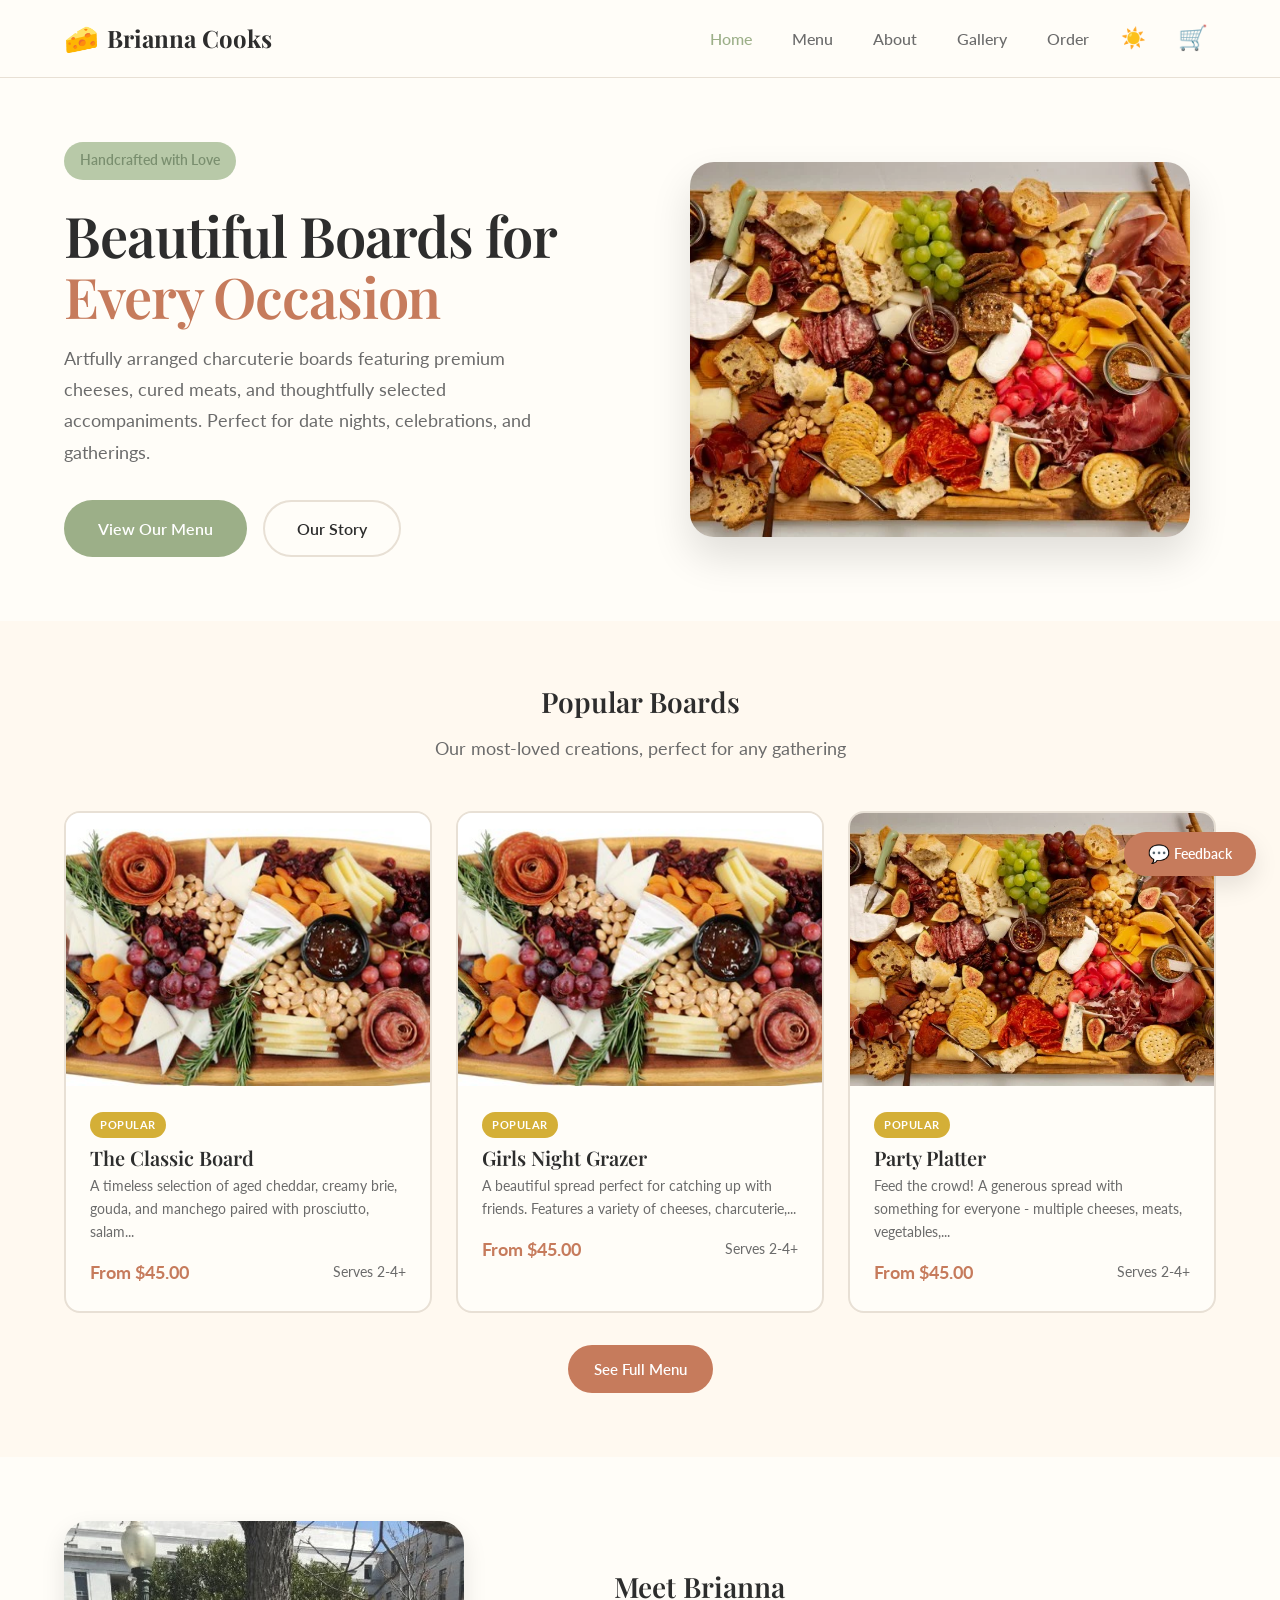
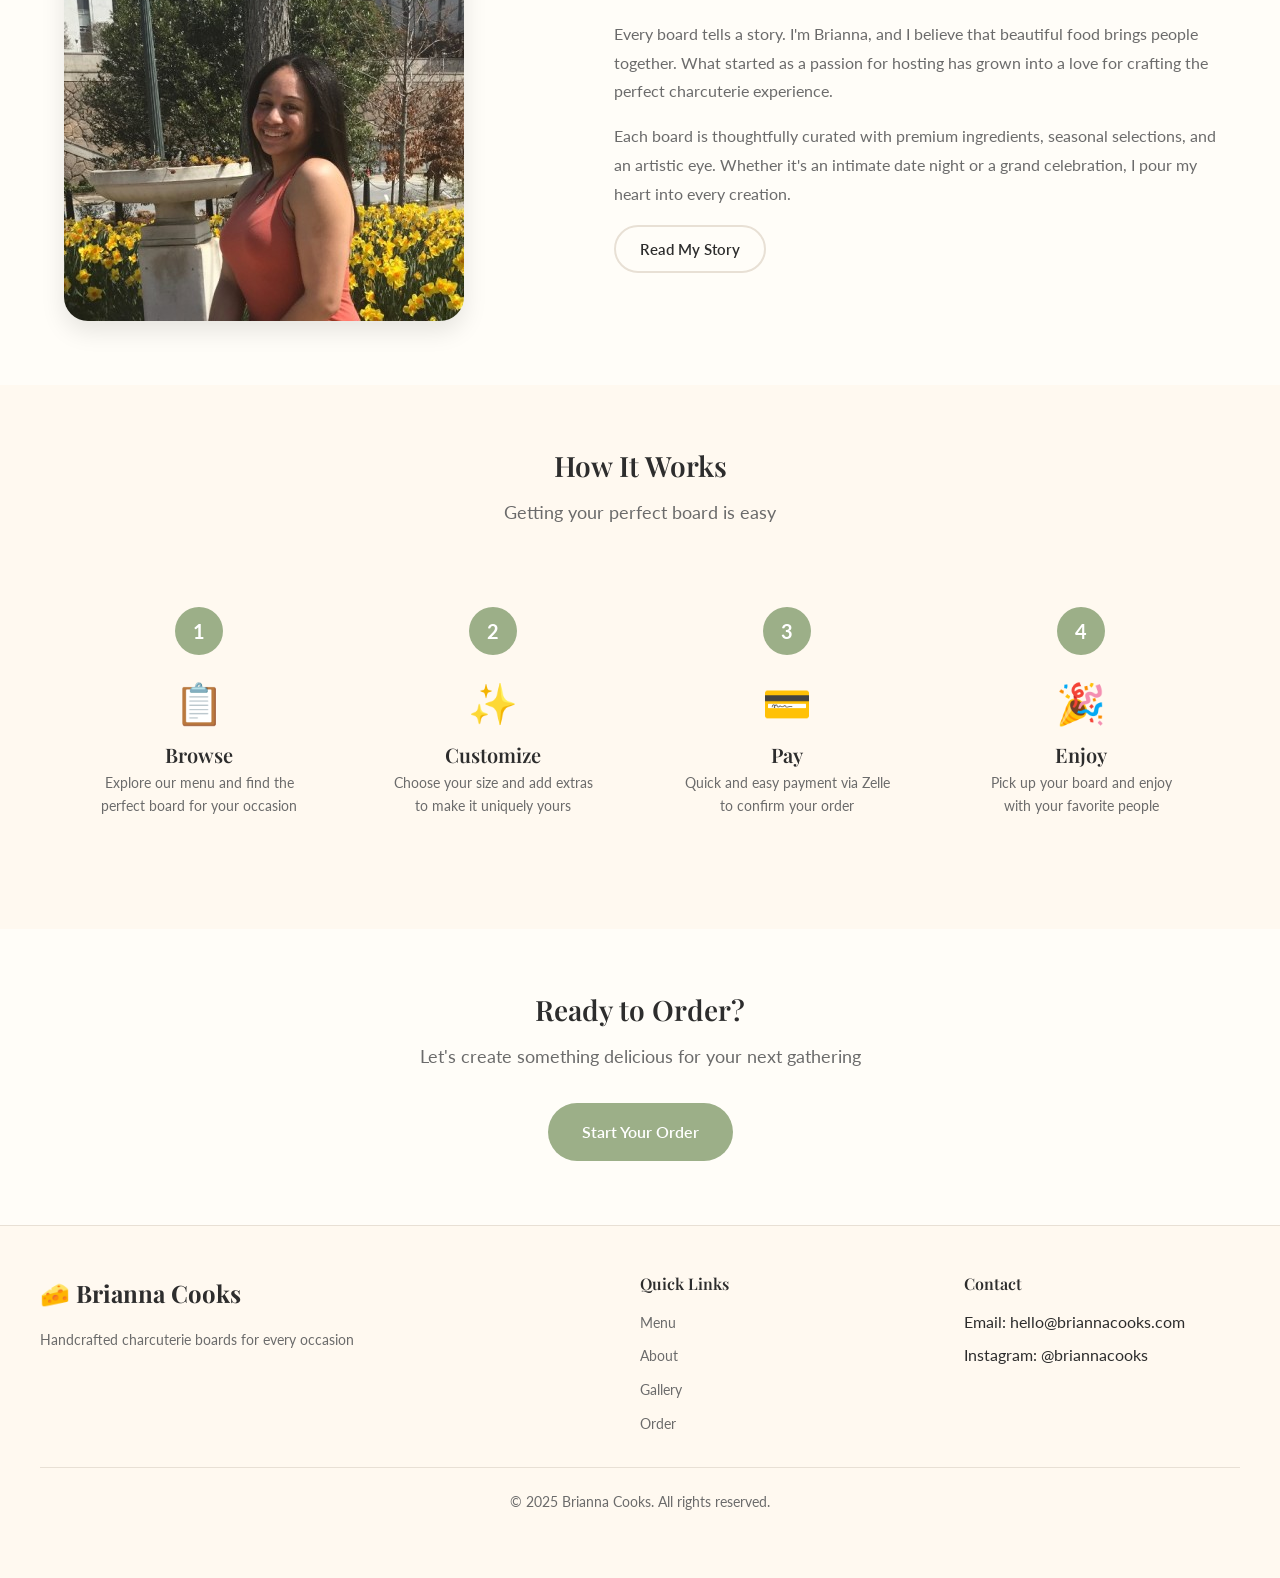
==== index.html @ de28a6cc "Update feedback email to howdy@edinfinite.com w4ester & ai orchestration" ====
<!DOCTYPE html>
<html lang="en">
<head>
    <meta charset="UTF-8">
    <meta name="viewport" content="width=device-width, initial-scale=1.0">
    <meta name="description" content="Brianna Cooks - Handcrafted charcuterie boards for every occasion. Perfect for date nights, parties, and corporate events.">
    <title>Brianna Cooks | Artisan Charcuterie Boards</title>

    <!-- Fonts -->
    <link rel="preconnect" href="https://fonts.googleapis.com">
    <link rel="preconnect" href="https://fonts.gstatic.com" crossorigin>
    <link href="https://fonts.googleapis.com/css2?family=Playfair+Display:wght@400;500;600;700&family=Lato:wght@300;400;700&display=swap" rel="stylesheet">

    <!-- Styles -->
    <link rel="stylesheet" href="css/styles.css">
</head>
<body>
    <!-- Skip Link -->
    <a href="#main" class="skip-link">Skip to main content</a>

    <!-- Header -->
    <header class="site-header">
        <div class="header-content">
            <a href="index.html" class="logo">
                <span class="logo-icon">🧀</span>
                <span>Brianna Cooks</span>
            </a>

            <nav class="main-nav">
                <button class="hamburger" aria-label="Toggle menu" aria-expanded="false">
                    <span class="hamburger-line"></span>
                    <span class="hamburger-line"></span>
                    <span class="hamburger-line"></span>
                </button>

                <ul class="nav-links">
                    <li><a href="index.html" class="nav-link active">Home</a></li>
                    <li><a href="menu.html" class="nav-link">Menu</a></li>
                    <li><a href="about.html" class="nav-link">About</a></li>
                    <li><a href="gallery.html" class="nav-link">Gallery</a></li>
                    <li><a href="order.html" class="nav-link">Order</a></li>
                </ul>

                <button id="theme-toggle" class="theme-toggle" aria-label="Toggle dark mode">
                    <span class="theme-icon-light">☀️</span>
                    <span class="theme-icon-dark">🌙</span>
                </button>

                <button class="cart-btn" aria-label="View cart" onclick="window.location.href='order.html'">
                    🛒
                    <span class="cart-count" style="display: none;">0</span>
                </button>
            </nav>
        </div>
    </header>

    <!-- Main Content -->
    <main id="main">
        <!-- Hero Section -->
        <section class="hero">
            <div class="hero-content">
                <span class="hero-badge">Handcrafted with Love</span>
                <h1>Beautiful Boards for <span class="highlight">Every Occasion</span></h1>
                <p class="hero-subtitle">
                    Artfully arranged charcuterie boards featuring premium cheeses,
                    cured meats, and thoughtfully selected accompaniments.
                    Perfect for date nights, celebrations, and gatherings.
                </p>
                <div class="hero-cta">
                    <a href="menu.html" class="btn btn-primary btn-lg">View Our Menu</a>
                    <a href="about.html" class="btn btn-outline btn-lg">Our Story</a>
                </div>
            </div>
            <div class="hero-visual">
                <img src="images/boards/board1.png"
                     alt="Beautiful charcuterie board with cheeses, meats, and fruits"
                     class="hero-image"
                     loading="lazy">
            </div>
        </section>

        <!-- Featured Boards -->
        <section class="section" style="background: var(--color-bg-alt);">
            <div class="container">
                <div class="section-header">
                    <h2>Popular Boards</h2>
                    <p class="section-subtitle">Our most-loved creations, perfect for any gathering</p>
                </div>

                <div class="featured-grid" id="featured-boards">
                    <!-- Populated by JavaScript -->
                </div>

                <div class="text-center" style="margin-top: var(--space-xl);">
                    <a href="menu.html" class="btn btn-secondary">See Full Menu</a>
                </div>
            </div>
        </section>

        <!-- About Preview -->
        <section class="section">
            <div class="container">
                <div class="about-preview">
                    <img src="images/hero/brianna.jpeg" alt="Brianna" class="about-image-placeholder about-photo">
                    <div class="about-content">
                        <h2>Meet Brianna</h2>
                        <p>
                            Every board tells a story. I'm Brianna, and I believe that beautiful food
                            brings people together. What started as a passion for hosting has grown into
                            a love for crafting the perfect charcuterie experience.
                        </p>
                        <p>
                            Each board is thoughtfully curated with premium ingredients, seasonal
                            selections, and an artistic eye. Whether it's an intimate date night or
                            a grand celebration, I pour my heart into every creation.
                        </p>
                        <a href="about.html" class="btn btn-outline">Read My Story</a>
                    </div>
                </div>
            </div>
        </section>

        <!-- How It Works -->
        <section class="section" style="background: var(--color-bg-alt);">
            <div class="container">
                <div class="section-header">
                    <h2>How It Works</h2>
                    <p class="section-subtitle">Getting your perfect board is easy</p>
                </div>

                <div class="steps-grid">
                    <div class="step-card">
                        <span class="step-number">1</span>
                        <div class="step-icon">📋</div>
                        <h3 class="step-title">Browse</h3>
                        <p class="step-description">Explore our menu and find the perfect board for your occasion</p>
                    </div>
                    <div class="step-card">
                        <span class="step-number">2</span>
                        <div class="step-icon">✨</div>
                        <h3 class="step-title">Customize</h3>
                        <p class="step-description">Choose your size and add extras to make it uniquely yours</p>
                    </div>
                    <div class="step-card">
                        <span class="step-number">3</span>
                        <div class="step-icon">💳</div>
                        <h3 class="step-title">Pay</h3>
                        <p class="step-description">Quick and easy payment via Zelle to confirm your order</p>
                    </div>
                    <div class="step-card">
                        <span class="step-number">4</span>
                        <div class="step-icon">🎉</div>
                        <h3 class="step-title">Enjoy</h3>
                        <p class="step-description">Pick up your board and enjoy with your favorite people</p>
                    </div>
                </div>
            </div>
        </section>

        <!-- CTA Section -->
        <section class="section">
            <div class="container text-center">
                <h2>Ready to Order?</h2>
                <p class="section-subtitle" style="margin-bottom: var(--space-xl);">
                    Let's create something delicious for your next gathering
                </p>
                <a href="menu.html" class="btn btn-primary btn-lg">Start Your Order</a>
            </div>
        </section>
    </main>

    <!-- Footer -->
    <footer class="site-footer">
        <div class="footer-content">
            <div class="footer-brand">
                <span class="footer-logo">🧀 Brianna Cooks</span>
                <p class="footer-tagline">Handcrafted charcuterie boards for every occasion</p>
            </div>
            <div class="footer-section">
                <h4>Quick Links</h4>
                <ul class="footer-links">
                    <li><a href="menu.html">Menu</a></li>
                    <li><a href="about.html">About</a></li>
                    <li><a href="gallery.html">Gallery</a></li>
                    <li><a href="order.html">Order</a></li>
                </ul>
            </div>
            <div class="footer-section">
                <h4>Contact</h4>
                <ul class="footer-links">
                    <li>Email: hello@briannacooks.com</li>
                    <li>Instagram: @briannacooks</li>
                </ul>
            </div>
        </div>
        <div class="footer-bottom">
            <p>&copy; 2025 Brianna Cooks. All rights reserved.</p>
        </div>
    </footer>

    <!-- Feedback Button -->
    <a href="mailto:howdy@edinfinite.com?subject=Brianna%20Cooks%20Website%20Feedback" class="feedback-btn" title="Send feedback">
        <span class="feedback-icon">💬</span>
        <span class="feedback-text">Feedback</span>
    </a>

    <!-- Scripts -->
    <script src="js/menu-data.js"></script>
    <script src="js/app.js"></script>
    <script>
        // Populate featured boards using safe DOM methods
        document.addEventListener('DOMContentLoaded', () => {
            const container = document.getElementById('featured-boards');
            const popularProducts = MenuData.getPopularProducts().slice(0, 3);
            const defaultSize = MenuData.getSizes()[0]; // Small

            const categoryIcons = {
                'classic': '🧀🍇',
                'date-night': '💕🍫',
                'girls-night': '🥂✨',
                'party': '🎉🧀',
                'corporate': '💼🍷',
                'italian': '🇮🇹🧀',
                'mediterranean': '🫒🥙',
                'brunch': '🥐☕',
                'dessert': '🍫🍓'
            };

            popularProducts.forEach(product => {
                // Create card container
                const card = document.createElement('div');
                card.className = 'board-card card-interactive';
                card.onclick = () => window.location.href = 'menu.html?board=' + encodeURIComponent(product.id);

                // Create image or placeholder
                let imageEl;
                if (product.imageUrl) {
                    imageEl = document.createElement('img');
                    imageEl.src = product.imageUrl;
                    imageEl.alt = product.name;
                    imageEl.className = 'board-card-image';
                    imageEl.loading = 'lazy';
                } else {
                    imageEl = document.createElement('div');
                    imageEl.className = 'board-card-placeholder';
                    imageEl.textContent = categoryIcons[product.categories[0]] || '🧀';
                }

                // Create content container
                const content = document.createElement('div');
                content.className = 'board-card-content';

                // Add popular badge if applicable
                if (product.popular) {
                    const badge = document.createElement('span');
                    badge.className = 'badge-popular';
                    badge.textContent = 'Popular';
                    content.appendChild(badge);
                }

                // Add title
                const title = document.createElement('h3');
                title.className = 'board-card-title';
                title.textContent = product.name;
                content.appendChild(title);

                // Add description
                const desc = document.createElement('p');
                desc.className = 'board-card-description';
                desc.textContent = product.description.slice(0, 100) + '...';
                content.appendChild(desc);

                // Add footer
                const footer = document.createElement('div');
                footer.className = 'board-card-footer';

                const price = document.createElement('span');
                price.className = 'board-card-price';
                price.textContent = 'From ' + MenuData.formatPrice(defaultSize.basePrice);

                const serves = document.createElement('span');
                serves.className = 'board-card-serves';
                serves.textContent = 'Serves ' + defaultSize.serves + '+';

                footer.appendChild(price);
                footer.appendChild(serves);
                content.appendChild(footer);

                // Assemble card
                card.appendChild(imageEl);
                card.appendChild(content);
                container.appendChild(card);
            });
        });
    </script>
</body>
</html>
---- css/styles.css ----
/* ============================================================
   Brianna Cooks - Charcuterie Board Showcase
   Fresh & Modern Design System
   ============================================================ */

/* ----------------------
   CSS CUSTOM PROPERTIES
   ---------------------- */
:root {
    /* Colors - Fresh & Modern Theme */
    --color-primary: #9CAF88;       /* Sage green */
    --color-primary-dark: #7A8F6F;  /* Darker sage */
    --color-primary-light: #B8C9A8; /* Lighter sage */
    --color-secondary: #C67B5C;     /* Terracotta */
    --color-secondary-dark: #A65D42;
    --color-accent: #D4AF37;        /* Gold accent */

    --color-bg: #FFFDF8;            /* Warm cream white */
    --color-bg-alt: #FFF9F0;        /* Slightly warmer cream */
    --color-text: #2D2D2D;          /* Soft black */
    --color-text-muted: #6B6B6B;    /* Warm gray */
    --color-border: #E8E0D5;        /* Warm beige border */

    --color-success: #9CAF88;       /* Sage for success */
    --color-warning: #D4AF37;       /* Gold for warnings */
    --color-error: #C67B5C;         /* Terracotta for errors */

    /* Link colors */
    --color-link: #7A8F6F;          /* Dark sage */
    --color-link-hover: #5A6F52;    /* Darker on hover */

    /* Typography - Playfair Display + Lato */
    --font-display: 'Playfair Display', Georgia, serif;
    --font-sans: 'Lato', system-ui, -apple-system, sans-serif;

    /* Spacing */
    --space-xs: 0.25rem;
    --space-sm: 0.5rem;
    --space-md: 1rem;
    --space-lg: 1.5rem;
    --space-xl: 2rem;
    --space-2xl: 3rem;
    --space-3xl: 4rem;

    /* Border radius */
    --radius-sm: 4px;
    --radius-md: 8px;
    --radius-lg: 16px;
    --radius-xl: 24px;
    --radius-full: 9999px;

    /* Shadows */
    --shadow-sm: 0 1px 2px rgba(0, 0, 0, 0.05);
    --shadow-md: 0 4px 6px rgba(0, 0, 0, 0.07);
    --shadow-lg: 0 10px 25px rgba(0, 0, 0, 0.1);
    --shadow-xl: 0 20px 40px rgba(0, 0, 0, 0.12);

    /* Transitions */
    --transition-fast: 150ms ease;
    --transition-normal: 250ms ease;
    --transition-slow: 400ms ease;
}

/* Dark Theme */
[data-theme="dark"] {
    --color-primary: #A8BC96;       /* Lighter sage for dark mode */
    --color-primary-dark: #8FAA7D;
    --color-primary-light: #6B8A5E;
    --color-secondary: #D4896A;     /* Lighter terracotta */
    --color-secondary-dark: #B86D4F;
    --color-accent: #E5C158;        /* Brighter gold */

    --color-bg: #1A1A1A;            /* Dark background */
    --color-bg-alt: #242424;        /* Slightly lighter */
    --color-text: #F5F5F0;          /* Cream white */
    --color-text-muted: #A0A0A0;    /* Light gray */
    --color-border: #3A3A3A;        /* Dark border */

    --color-link: #A8BC96;
    --color-link-hover: #C5D4B8;
}

/* ----------------------
   RESET & BASE
   ---------------------- */
*, *::before, *::after {
    box-sizing: border-box;
}

* {
    margin: 0;
    padding: 0;
}

html {
    scroll-behavior: smooth;
}

[id] {
    scroll-margin-top: 80px;
}

body {
    font-family: var(--font-sans);
    font-size: 16px;
    line-height: 1.6;
    color: var(--color-text);
    background-color: var(--color-bg);
    min-height: 100vh;
}

img {
    max-width: 100%;
    display: block;
}

/* ----------------------
   ACCESSIBILITY
   ---------------------- */
.skip-link {
    position: absolute;
    top: -100px;
    left: 50%;
    transform: translateX(-50%);
    padding: var(--space-sm) var(--space-md);
    background: var(--color-primary);
    color: white;
    font-weight: 600;
    text-decoration: none;
    border-radius: var(--radius-md);
    z-index: 1000;
    transition: top var(--transition-fast);
}

.skip-link:focus {
    top: var(--space-md);
}

.visually-hidden {
    position: absolute;
    width: 1px;
    height: 1px;
    padding: 0;
    margin: -1px;
    overflow: hidden;
    clip: rect(0, 0, 0, 0);
    white-space: nowrap;
    border: 0;
}

:focus-visible {
    outline: 3px solid var(--color-primary);
    outline-offset: 2px;
}

/* ----------------------
   TYPOGRAPHY
   ---------------------- */
h1, h2, h3, h4, h5, h6 {
    font-family: var(--font-display);
    font-weight: 600;
    line-height: 1.2;
    color: var(--color-text);
}

h1 { font-size: 2.5rem; }
h2 { font-size: 1.75rem; margin-bottom: var(--space-md); }
h3 { font-size: 1.25rem; }

p {
    margin-bottom: var(--space-md);
}

a {
    color: var(--color-link);
    text-decoration: none;
    transition: color var(--transition-fast);
}

a:hover {
    color: var(--color-link-hover);
    text-decoration: underline;
}

.text-center { text-align: center; }
.text-muted { color: var(--color-text-muted); }

/* ----------------------
   LAYOUT UTILITIES
   ---------------------- */
.container {
    max-width: 1200px;
    margin: 0 auto;
    padding: 0 var(--space-lg);
}

.section {
    padding: var(--space-3xl) 0;
}

.section-header {
    text-align: center;
    margin-bottom: var(--space-2xl);
}

.section-subtitle {
    color: var(--color-text-muted);
    font-size: 1.1rem;
    max-width: 600px;
    margin: var(--space-sm) auto 0;
}

/* ----------------------
   BUTTONS
   ---------------------- */
.btn {
    display: inline-flex;
    align-items: center;
    justify-content: center;
    gap: var(--space-sm);
    font-family: var(--font-sans);
    font-weight: 600;
    text-decoration: none;
    border: 2px solid transparent;
    border-radius: var(--radius-full);
    cursor: pointer;
    transition: all var(--transition-fast);
    white-space: nowrap;
    padding: 0.625rem 1.5rem;
    font-size: 0.9375rem;
    min-height: 44px;
}

.btn-sm {
    padding: 0.375rem 1rem;
    font-size: 0.875rem;
    min-height: 36px;
}

.btn-lg {
    padding: 0.875rem 2rem;
    font-size: 1rem;
    min-height: 52px;
}

.btn-primary {
    background: var(--color-primary);
    color: white;
}

.btn-primary:hover {
    background: var(--color-primary-dark);
    text-decoration: none;
    transform: translateY(-2px);
    box-shadow: var(--shadow-md);
}

.btn-secondary {
    background: var(--color-secondary);
    color: white;
}

.btn-secondary:hover {
    background: var(--color-secondary-dark);
    text-decoration: none;
    transform: translateY(-2px);
    box-shadow: var(--shadow-md);
}

.btn-outline {
    background: transparent;
    color: var(--color-text);
    border-color: var(--color-border);
}

.btn-outline:hover {
    background: var(--color-bg-alt);
    border-color: var(--color-primary);
    text-decoration: none;
}

.btn-ghost {
    background: transparent;
    color: var(--color-text-muted);
}

.btn-ghost:hover {
    background: var(--color-bg-alt);
    color: var(--color-text);
    text-decoration: none;
}

/* ----------------------
   CARDS
   ---------------------- */
.card {
    background: var(--color-bg);
    border: 2px solid var(--color-border);
    border-radius: var(--radius-lg);
    padding: var(--space-lg);
    transition: all var(--transition-fast);
}

.card:hover {
    border-color: var(--color-primary);
    box-shadow: var(--shadow-md);
}

.card-interactive {
    cursor: pointer;
}

.card-interactive:hover {
    transform: translateY(-4px);
    box-shadow: var(--shadow-lg);
}

/* ----------------------
   HEADER
   ---------------------- */
.site-header {
    position: sticky;
    top: 0;
    background: var(--color-bg);
    border-bottom: 1px solid var(--color-border);
    z-index: 100;
}

.header-content {
    display: flex;
    align-items: center;
    justify-content: space-between;
    max-width: 1200px;
    margin: 0 auto;
    padding: var(--space-md) var(--space-lg);
}

.logo {
    display: flex;
    align-items: center;
    gap: var(--space-sm);
    font-family: var(--font-display);
    font-size: 1.5rem;
    font-weight: 700;
    color: var(--color-text);
    text-decoration: none;
}

.logo-icon {
    font-size: 1.75rem;
}

.logo:hover {
    text-decoration: none;
    color: var(--color-primary);
}

/* Navigation */
.main-nav {
    display: flex;
    align-items: center;
    gap: var(--space-md);
}

.nav-links {
    display: flex;
    gap: var(--space-lg);
    list-style: none;
}

.nav-link {
    color: var(--color-text-muted);
    font-weight: 500;
    padding: var(--space-sm);
    transition: color var(--transition-fast);
}

.nav-link:hover,
.nav-link.active {
    color: var(--color-primary);
    text-decoration: none;
}

/* Cart button in nav */
.cart-btn {
    position: relative;
    background: none;
    border: none;
    font-size: 1.5rem;
    cursor: pointer;
    padding: var(--space-sm);
}

.cart-count {
    position: absolute;
    top: 0;
    right: 0;
    background: var(--color-secondary);
    color: white;
    font-size: 0.7rem;
    font-weight: 700;
    min-width: 18px;
    height: 18px;
    border-radius: var(--radius-full);
    display: flex;
    align-items: center;
    justify-content: center;
}

/* Hamburger menu */
.hamburger {
    display: none;
    flex-direction: column;
    gap: 4px;
    padding: var(--space-sm);
    background: none;
    border: none;
    cursor: pointer;
}

.hamburger-line {
    width: 24px;
    height: 2px;
    background: var(--color-text);
    transition: transform var(--transition-fast);
}

/* Theme toggle */
.theme-toggle {
    background: none;
    border: none;
    font-size: 1.25rem;
    cursor: pointer;
    padding: var(--space-sm);
    border-radius: var(--radius-full);
    transition: background var(--transition-fast);
}

.theme-toggle:hover {
    background: var(--color-bg-alt);
}

.theme-icon-dark { display: none; }
[data-theme="dark"] .theme-icon-light { display: none; }
[data-theme="dark"] .theme-icon-dark { display: inline; }

/* ----------------------
   HERO
   ---------------------- */
.hero {
    display: grid;
    grid-template-columns: 1fr 1fr;
    gap: var(--space-2xl);
    max-width: 1200px;
    margin: 0 auto;
    padding: var(--space-3xl) var(--space-lg);
    align-items: center;
}

.hero-content {
    display: flex;
    flex-direction: column;
}

.hero-badge {
    display: inline-flex;
    align-items: center;
    padding: 8px 16px;
    background: var(--color-primary-light);
    color: var(--color-primary-dark);
    font-size: 0.85rem;
    font-weight: 600;
    border-radius: var(--radius-full);
    margin-bottom: var(--space-lg);
    width: fit-content;
}

.hero h1 {
    font-size: clamp(2.2rem, 5vw, 3.5rem);
    line-height: 1.1;
    margin-bottom: var(--space-md);
    letter-spacing: -0.02em;
}

.hero .highlight {
    color: var(--color-secondary);
}

.hero-subtitle {
    font-size: 1.15rem;
    color: var(--color-text-muted);
    margin-bottom: var(--space-xl);
    line-height: 1.7;
    max-width: 500px;
}

.hero-cta {
    display: flex;
    gap: var(--space-md);
    flex-wrap: wrap;
}

.hero-visual {
    display: flex;
    justify-content: center;
    align-items: center;
}

.hero-image {
    width: 100%;
    max-width: 500px;
    aspect-ratio: 4/3;
    object-fit: cover;
    border-radius: var(--radius-xl);
    box-shadow: var(--shadow-xl);
}

/* Placeholder for hero image */
.hero-placeholder {
    width: 100%;
    max-width: 500px;
    aspect-ratio: 4/3;
    background: linear-gradient(135deg, var(--color-primary-light) 0%, var(--color-bg-alt) 50%, var(--color-secondary) 100%);
    border-radius: var(--radius-xl);
    display: flex;
    align-items: center;
    justify-content: center;
    font-size: 4rem;
    box-shadow: var(--shadow-xl);
}

/* ----------------------
   FEATURED BOARDS
   ---------------------- */
.featured-grid {
    display: grid;
    grid-template-columns: repeat(auto-fit, minmax(280px, 1fr));
    gap: var(--space-lg);
}

.board-card {
    background: var(--color-bg);
    border: 2px solid var(--color-border);
    border-radius: var(--radius-lg);
    overflow: hidden;
    transition: all var(--transition-fast);
}

.board-card:hover {
    border-color: var(--color-primary);
    transform: translateY(-4px);
    box-shadow: var(--shadow-lg);
}

.board-card-image {
    width: 100%;
    aspect-ratio: 4/3;
    object-fit: cover;
}

.board-card-placeholder {
    width: 100%;
    aspect-ratio: 4/3;
    background: linear-gradient(135deg, var(--color-bg-alt) 0%, var(--color-primary-light) 100%);
    display: flex;
    align-items: center;
    justify-content: center;
    font-size: 3rem;
}

.board-card-content {
    padding: var(--space-lg);
}

.board-card-title {
    font-family: var(--font-display);
    font-size: 1.25rem;
    margin-bottom: var(--space-xs);
}

.board-card-description {
    color: var(--color-text-muted);
    font-size: 0.9rem;
    margin-bottom: var(--space-md);
}

.board-card-footer {
    display: flex;
    justify-content: space-between;
    align-items: center;
}

.board-card-price {
    font-weight: 700;
    color: var(--color-secondary);
    font-size: 1.1rem;
}

.board-card-serves {
    font-size: 0.85rem;
    color: var(--color-text-muted);
}

/* Popular badge */
.badge-popular {
    display: inline-block;
    padding: 4px 10px;
    background: var(--color-accent);
    color: white;
    font-size: 0.7rem;
    font-weight: 700;
    text-transform: uppercase;
    letter-spacing: 0.05em;
    border-radius: var(--radius-full);
    margin-bottom: var(--space-sm);
}

/* ----------------------
   ABOUT SECTION
   ---------------------- */
.about-preview {
    display: grid;
    grid-template-columns: 1fr 1.2fr;
    gap: var(--space-2xl);
    align-items: center;
}

.about-image-placeholder {
    aspect-ratio: 1;
    background: linear-gradient(135deg, var(--color-primary-light) 0%, var(--color-bg-alt) 100%);
    border-radius: var(--radius-xl);
    display: flex;
    align-items: center;
    justify-content: center;
    font-size: 5rem;
}

img.about-image-placeholder {
    object-fit: cover;
    box-shadow: var(--shadow-lg);
}

.about-content h2 {
    margin-bottom: var(--space-md);
}

.about-content p {
    color: var(--color-text-muted);
    line-height: 1.8;
}

/* ----------------------
   HOW IT WORKS
   ---------------------- */
.steps-grid {
    display: grid;
    grid-template-columns: repeat(4, 1fr);
    gap: var(--space-lg);
}

.step-card {
    text-align: center;
    padding: var(--space-xl);
}

.step-number {
    display: inline-flex;
    align-items: center;
    justify-content: center;
    width: 48px;
    height: 48px;
    background: var(--color-primary);
    color: white;
    font-weight: 700;
    font-size: 1.25rem;
    border-radius: var(--radius-full);
    margin-bottom: var(--space-md);
}

.step-icon {
    font-size: 2.5rem;
    margin-bottom: var(--space-sm);
}

.step-title {
    font-family: var(--font-display);
    margin-bottom: var(--space-xs);
}

.step-description {
    color: var(--color-text-muted);
    font-size: 0.9rem;
}

/* ----------------------
   FOOTER
   ---------------------- */
.site-footer {
    background: var(--color-bg-alt);
    border-top: 1px solid var(--color-border);
    padding: var(--space-2xl) var(--space-lg);
}

.footer-content {
    max-width: 1200px;
    margin: 0 auto;
    display: grid;
    grid-template-columns: 2fr 1fr 1fr;
    gap: var(--space-2xl);
}

.footer-brand {
    display: flex;
    flex-direction: column;
    gap: var(--space-md);
}

.footer-logo {
    font-family: var(--font-display);
    font-size: 1.5rem;
    font-weight: 700;
    color: var(--color-text);
}

.footer-tagline {
    color: var(--color-text-muted);
    font-size: 0.9rem;
}

.footer-section h4 {
    font-family: var(--font-display);
    margin-bottom: var(--space-md);
    color: var(--color-text);
}

.footer-links {
    list-style: none;
    display: flex;
    flex-direction: column;
    gap: var(--space-sm);
}

.footer-links a {
    color: var(--color-text-muted);
    font-size: 0.9rem;
}

.footer-links a:hover {
    color: var(--color-primary);
}

.footer-bottom {
    max-width: 1200px;
    margin: var(--space-xl) auto 0;
    padding-top: var(--space-lg);
    border-top: 1px solid var(--color-border);
    text-align: center;
    color: var(--color-text-muted);
    font-size: 0.85rem;
}

/* ----------------------
   FORMS
   ---------------------- */
.form-field {
    margin-bottom: var(--space-lg);
}

.form-field label {
    display: block;
    font-weight: 600;
    margin-bottom: var(--space-sm);
    color: var(--color-text);
}

.form-field input,
.form-field select,
.form-field textarea {
    width: 100%;
    padding: var(--space-md);
    font-family: var(--font-sans);
    font-size: 1rem;
    background: var(--color-bg);
    color: var(--color-text);
    border: 2px solid var(--color-border);
    border-radius: var(--radius-md);
    transition: border-color var(--transition-fast);
}

.form-field input:focus,
.form-field select:focus,
.form-field textarea:focus {
    border-color: var(--color-primary);
    outline: none;
    box-shadow: 0 0 0 3px rgba(156, 175, 136, 0.2);
}

.form-field textarea {
    min-height: 100px;
    resize: vertical;
}

/* Radio and checkbox groups */
.radio-group,
.checkbox-group {
    display: flex;
    flex-direction: column;
    gap: var(--space-sm);
}

.radio-option,
.checkbox-option {
    display: flex;
    align-items: center;
    gap: var(--space-sm);
    cursor: pointer;
}

.radio-option input,
.checkbox-option input {
    width: auto;
    accent-color: var(--color-primary);
}

/* ----------------------
   RESPONSIVE
   ---------------------- */
@media (max-width: 968px) {
    .hero {
        grid-template-columns: 1fr;
        text-align: center;
        padding: var(--space-2xl) var(--space-lg);
    }

    .hero-content {
        align-items: center;
    }

    .hero-visual {
        order: -1;
    }

    .hero-cta {
        justify-content: center;
    }

    .about-preview {
        grid-template-columns: 1fr;
        text-align: center;
    }

    .steps-grid {
        grid-template-columns: repeat(2, 1fr);
    }

    .footer-content {
        grid-template-columns: 1fr;
        text-align: center;
    }
}

@media (max-width: 768px) {
    .hamburger {
        display: flex;
    }

    .nav-links {
        display: none;
        position: absolute;
        top: 100%;
        left: 0;
        right: 0;
        flex-direction: column;
        background: var(--color-bg);
        padding: var(--space-md);
        border-bottom: 1px solid var(--color-border);
        box-shadow: var(--shadow-md);
    }

    .nav-links.open {
        display: flex;
    }

    .steps-grid {
        grid-template-columns: 1fr;
    }

    h1 {
        font-size: 2rem;
    }

    .section {
        padding: var(--space-2xl) 0;
    }
}

@media (max-width: 480px) {
    .hero-cta {
        flex-direction: column;
        width: 100%;
    }

    .hero-cta .btn {
        width: 100%;
    }

    .featured-grid {
        grid-template-columns: 1fr;
    }
}

/* ----------------------
   FEEDBACK BUTTON
   ---------------------- */

.feedback-btn {
    position: fixed;
    bottom: var(--space-lg);
    right: var(--space-lg);
    background: var(--color-secondary);
    color: white;
    border: none;
    border-radius: 50px;
    padding: var(--space-sm) var(--space-lg);
    font-family: var(--font-body);
    font-size: 0.9rem;
    font-weight: 600;
    cursor: pointer;
    box-shadow: var(--shadow-lg);
    transition: all var(--transition-normal);
    z-index: 1000;
    display: flex;
    align-items: center;
    gap: var(--space-xs);
    text-decoration: none;
}

.feedback-btn:hover {
    background: #a8624a;
    transform: translateY(-2px);
    box-shadow: 0 6px 20px rgba(198, 123, 92, 0.4);
    color: white;
}

.feedback-btn:active {
    transform: translateY(0);
}

.feedback-btn .feedback-icon {
    font-size: 1.1rem;
}

@media (max-width: 480px) {
    .feedback-btn {
        padding: var(--space-sm);
        border-radius: 50%;
        width: 50px;
        height: 50px;
        justify-content: center;
    }

    .feedback-btn .feedback-text {
        display: none;
    }
}
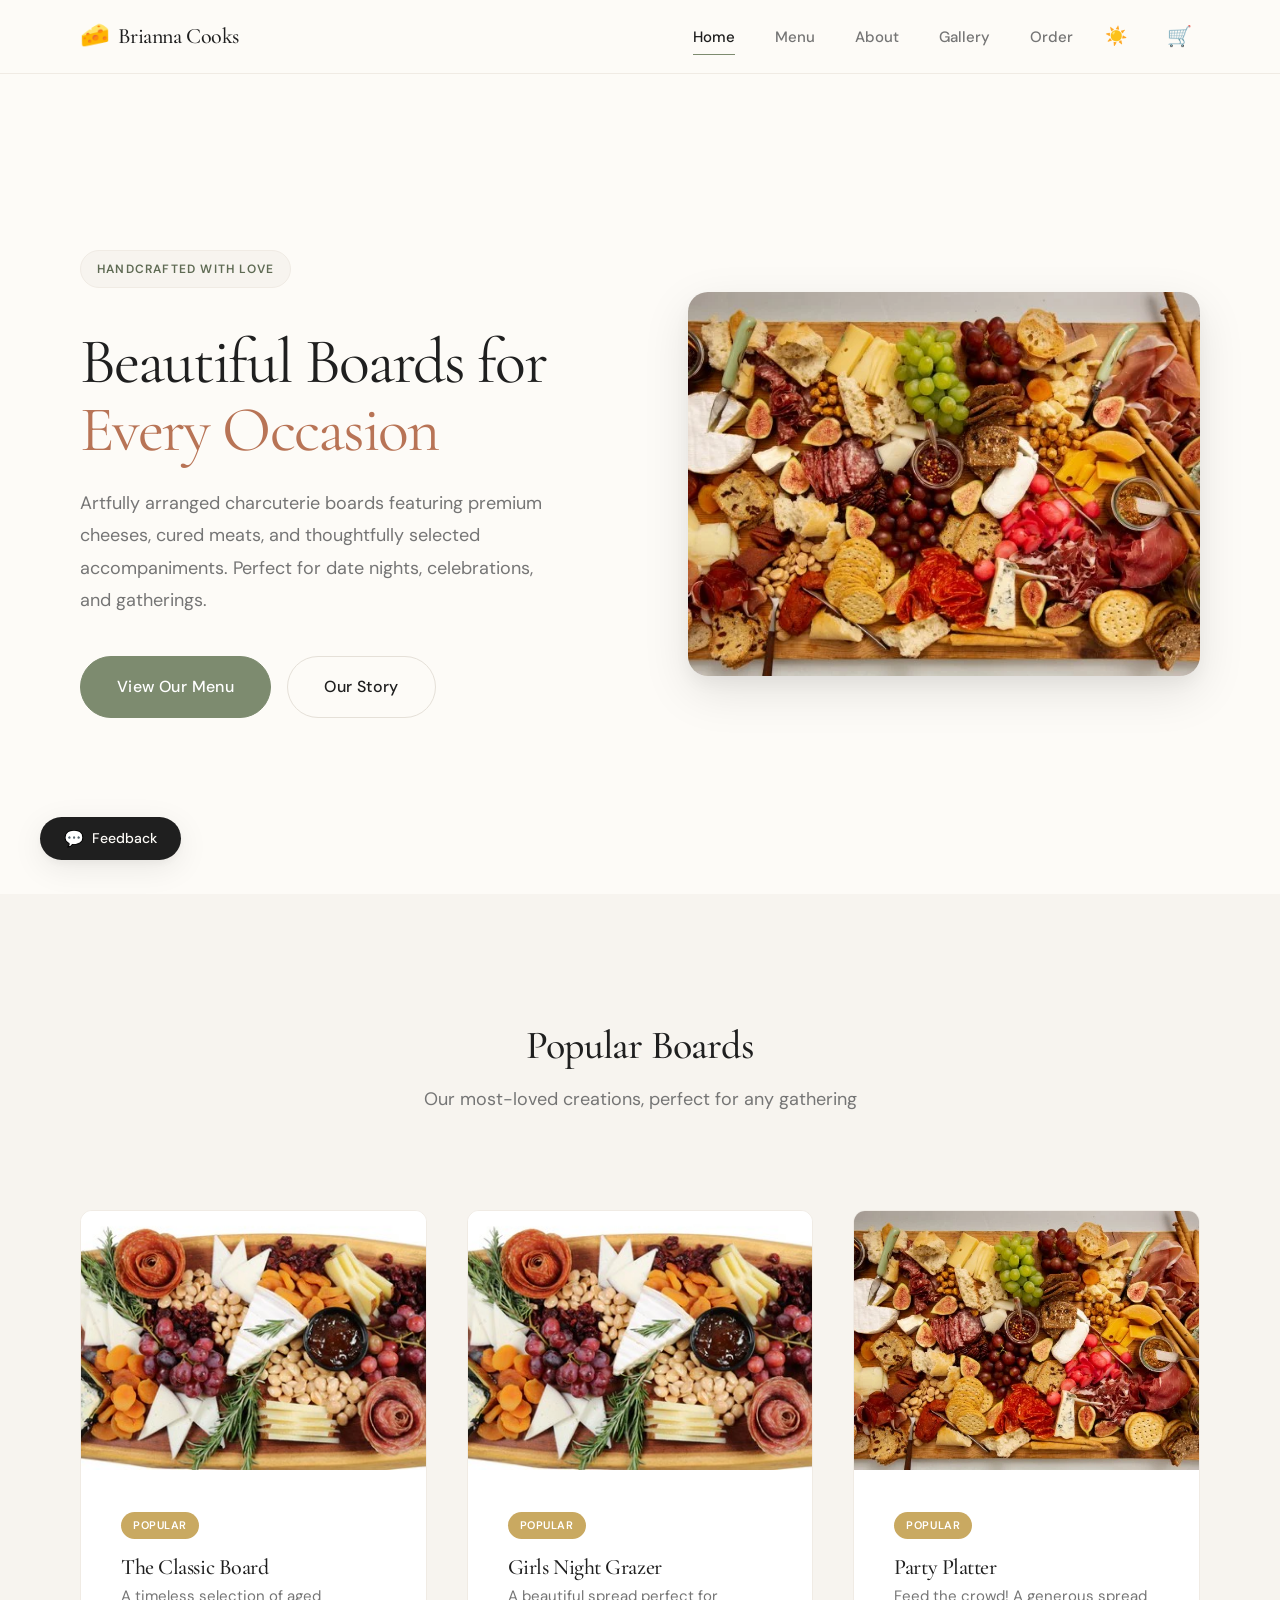
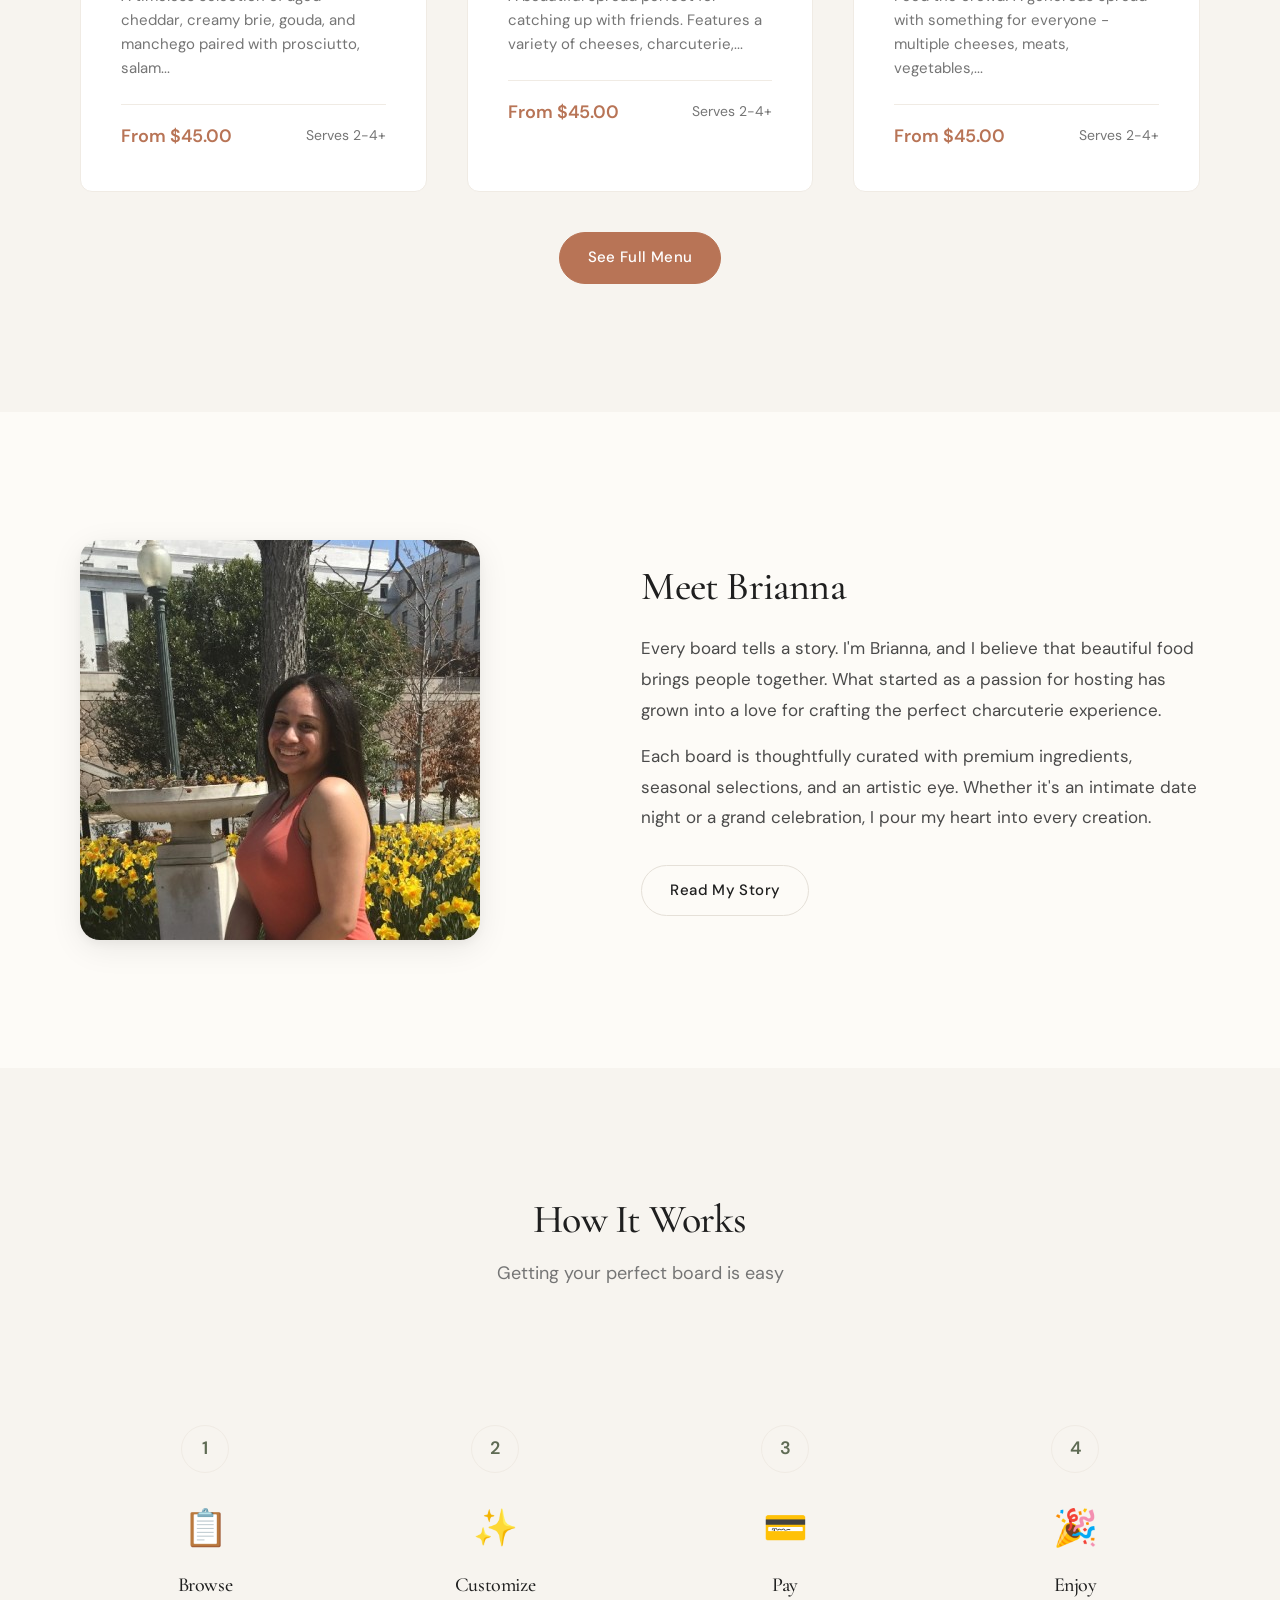
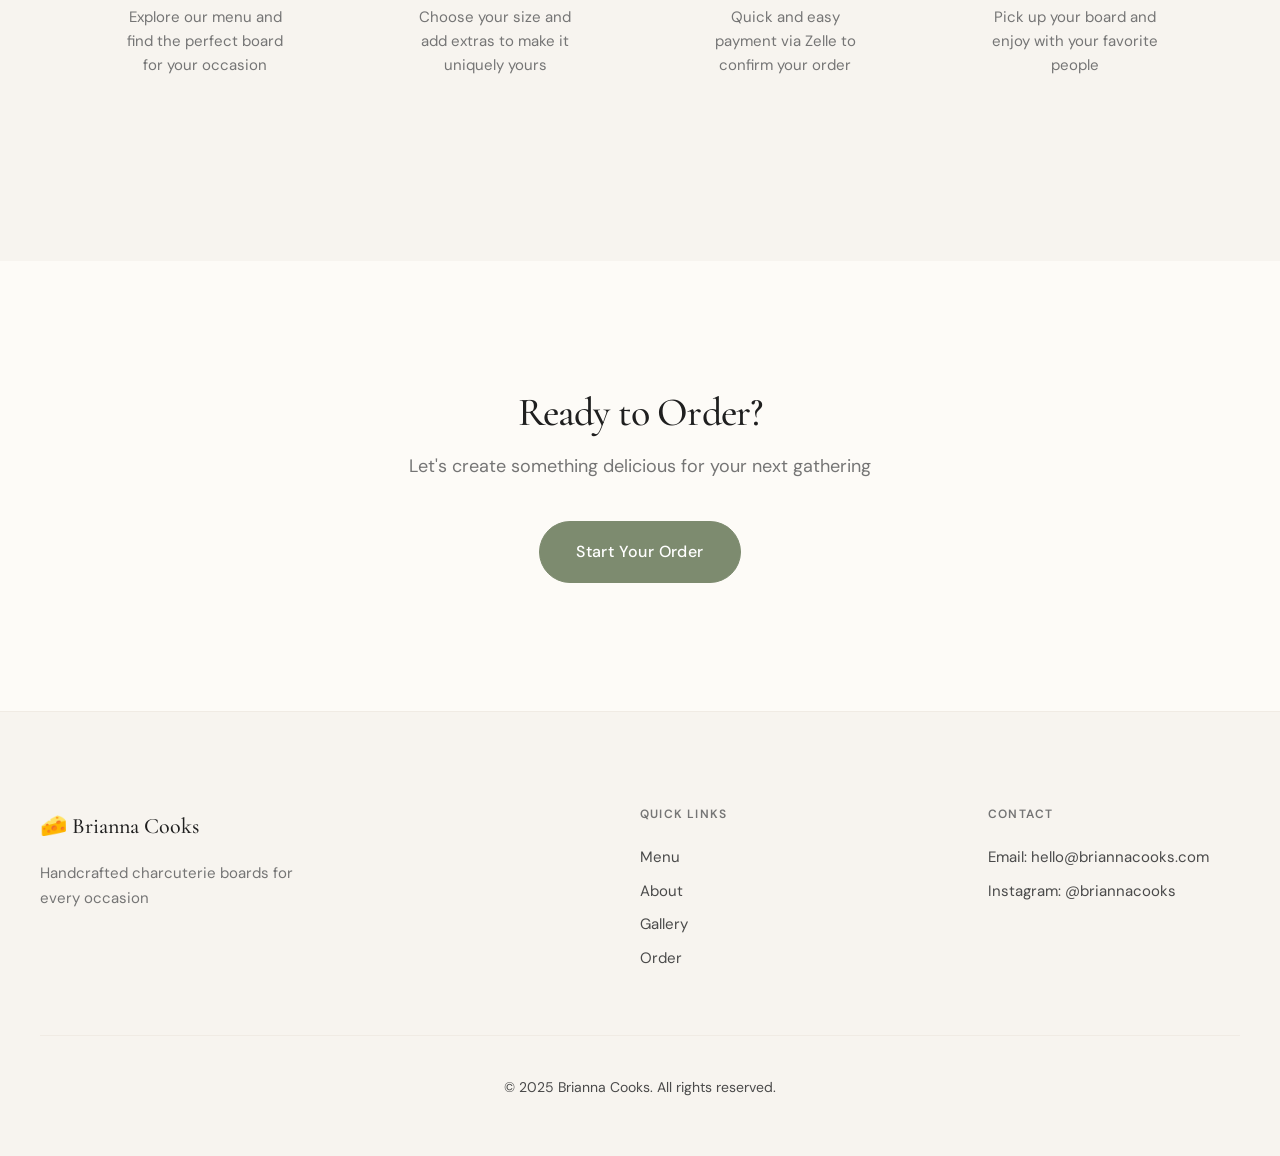
==== commit a8e1b4e2: "Elevate design to Tier 3 premium aesthetic Typography: - Cormorant Garamond for display headings (el" ====
--- a/index.html
+++ b/index.html
@@ -6,10 +6,10 @@
     <meta name="description" content="Brianna Cooks - Handcrafted charcuterie boards for every occasion. Perfect for date nights, parties, and corporate events.">
     <title>Brianna Cooks | Artisan Charcuterie Boards</title>
 
-    <!-- Fonts -->
+    <!-- Fonts - Cormorant Garamond + DM Sans -->
     <link rel="preconnect" href="https://fonts.googleapis.com">
     <link rel="preconnect" href="https://fonts.gstatic.com" crossorigin>
-    <link href="https://fonts.googleapis.com/css2?family=Playfair+Display:wght@400;500;600;700&family=Lato:wght@300;400;700&display=swap" rel="stylesheet">
+    <link href="https://fonts.googleapis.com/css2?family=Cormorant+Garamond:wght@400;500;600;700&family=DM+Sans:wght@300;400;500;600;700&display=swap" rel="stylesheet">
 
     <!-- Styles -->
     <link rel="stylesheet" href="css/styles.css">
--- a/css/styles.css
+++ b/css/styles.css
@@ -1,83 +1,102 @@
 /* ============================================================
-   Brianna Cooks - Charcuterie Board Showcase
-   Fresh & Modern Design System
+   Brianna Cooks - Premium Design System
+   Tier 3: Refined, Crisp, Editorial
    ============================================================ */
 
 /* ----------------------
    CSS CUSTOM PROPERTIES
    ---------------------- */
 :root {
-    /* Colors - Fresh & Modern Theme */
-    --color-primary: #9CAF88;       /* Sage green */
-    --color-primary-dark: #7A8F6F;  /* Darker sage */
-    --color-primary-light: #B8C9A8; /* Lighter sage */
-    --color-secondary: #C67B5C;     /* Terracotta */
-    --color-secondary-dark: #A65D42;
-    --color-accent: #D4AF37;        /* Gold accent */
-
-    --color-bg: #FFFDF8;            /* Warm cream white */
-    --color-bg-alt: #FFF9F0;        /* Slightly warmer cream */
-    --color-text: #2D2D2D;          /* Soft black */
-    --color-text-muted: #6B6B6B;    /* Warm gray */
-    --color-border: #E8E0D5;        /* Warm beige border */
-
-    --color-success: #9CAF88;       /* Sage for success */
-    --color-warning: #D4AF37;       /* Gold for warnings */
-    --color-error: #C67B5C;         /* Terracotta for errors */
+    /* Colors - Refined & Sophisticated */
+    --color-primary: #7D8B6F;           /* Muted sage */
+    --color-primary-dark: #5F6B54;      /* Deep sage */
+    --color-primary-light: #A8B49C;     /* Light sage */
+    --color-secondary: #B87456;         /* Warm terracotta */
+    --color-secondary-dark: #9A5E44;    /* Deep terracotta */
+    --color-accent: #C9A961;            /* Muted gold */
+
+    --color-bg: #FDFBF7;                /* Warm cream */
+    --color-bg-alt: #F7F4EF;            /* Slightly warmer */
+    --color-bg-elevated: #FFFFFF;       /* Pure white for cards */
+    --color-text: #1F1F1F;              /* Rich black */
+    --color-text-secondary: #4A4A4A;    /* Medium gray */
+    --color-text-muted: #757575;        /* Muted gray */
+    --color-border: #E5E0D8;            /* Warm border */
+    --color-border-light: #F0EBE4;      /* Light border */
 
     /* Link colors */
-    --color-link: #7A8F6F;          /* Dark sage */
-    --color-link-hover: #5A6F52;    /* Darker on hover */
-
-    /* Typography - Playfair Display + Lato */
-    --font-display: 'Playfair Display', Georgia, serif;
-    --font-sans: 'Lato', system-ui, -apple-system, sans-serif;
-
-    /* Spacing */
+    --color-link: #5F6B54;
+    --color-link-hover: #7D8B6F;
+
+    /* Typography - Cormorant Garamond + DM Sans */
+    --font-display: 'Cormorant Garamond', Georgia, 'Times New Roman', serif;
+    --font-body: 'DM Sans', -apple-system, BlinkMacSystemFont, 'Segoe UI', sans-serif;
+
+    /* Font weights */
+    --weight-light: 300;
+    --weight-regular: 400;
+    --weight-medium: 500;
+    --weight-semibold: 600;
+    --weight-bold: 700;
+
+    /* Spacing - More generous */
     --space-xs: 0.25rem;
     --space-sm: 0.5rem;
     --space-md: 1rem;
     --space-lg: 1.5rem;
-    --space-xl: 2rem;
-    --space-2xl: 3rem;
-    --space-3xl: 4rem;
-
-    /* Border radius */
+    --space-xl: 2.5rem;
+    --space-2xl: 4rem;
+    --space-3xl: 6rem;
+    --space-4xl: 8rem;
+
+    /* Border radius - Softer */
     --radius-sm: 4px;
     --radius-md: 8px;
-    --radius-lg: 16px;
-    --radius-xl: 24px;
+    --radius-lg: 12px;
+    --radius-xl: 20px;
     --radius-full: 9999px;
 
-    /* Shadows */
-    --shadow-sm: 0 1px 2px rgba(0, 0, 0, 0.05);
-    --shadow-md: 0 4px 6px rgba(0, 0, 0, 0.07);
-    --shadow-lg: 0 10px 25px rgba(0, 0, 0, 0.1);
-    --shadow-xl: 0 20px 40px rgba(0, 0, 0, 0.12);
-
-    /* Transitions */
-    --transition-fast: 150ms ease;
-    --transition-normal: 250ms ease;
-    --transition-slow: 400ms ease;
-}
-
-/* Dark Theme */
+    /* Shadows - Refined & Subtle */
+    --shadow-xs: 0 1px 2px rgba(0, 0, 0, 0.04);
+    --shadow-sm: 0 2px 8px rgba(0, 0, 0, 0.04), 0 1px 2px rgba(0, 0, 0, 0.06);
+    --shadow-md: 0 4px 16px rgba(0, 0, 0, 0.06), 0 2px 4px rgba(0, 0, 0, 0.04);
+    --shadow-lg: 0 8px 32px rgba(0, 0, 0, 0.08), 0 4px 8px rgba(0, 0, 0, 0.04);
+    --shadow-xl: 0 16px 48px rgba(0, 0, 0, 0.1), 0 8px 16px rgba(0, 0, 0, 0.04);
+
+    /* Transitions - Smooth & Refined */
+    --transition-fast: 150ms cubic-bezier(0.4, 0, 0.2, 1);
+    --transition-normal: 250ms cubic-bezier(0.4, 0, 0.2, 1);
+    --transition-slow: 400ms cubic-bezier(0.4, 0, 0.2, 1);
+    --transition-bounce: 500ms cubic-bezier(0.34, 1.56, 0.64, 1);
+
+    /* Letter spacing */
+    --tracking-tight: -0.02em;
+    --tracking-normal: 0;
+    --tracking-wide: 0.025em;
+    --tracking-wider: 0.05em;
+    --tracking-widest: 0.1em;
+}
+
+/* Dark Theme - Refined */
 [data-theme="dark"] {
-    --color-primary: #A8BC96;       /* Lighter sage for dark mode */
-    --color-primary-dark: #8FAA7D;
-    --color-primary-light: #6B8A5E;
-    --color-secondary: #D4896A;     /* Lighter terracotta */
-    --color-secondary-dark: #B86D4F;
-    --color-accent: #E5C158;        /* Brighter gold */
-
-    --color-bg: #1A1A1A;            /* Dark background */
-    --color-bg-alt: #242424;        /* Slightly lighter */
-    --color-text: #F5F5F0;          /* Cream white */
-    --color-text-muted: #A0A0A0;    /* Light gray */
-    --color-border: #3A3A3A;        /* Dark border */
-
-    --color-link: #A8BC96;
-    --color-link-hover: #C5D4B8;
+    --color-primary: #9BA88D;
+    --color-primary-dark: #7D8B6F;
+    --color-primary-light: #5F6B54;
+    --color-secondary: #D4896A;
+    --color-secondary-dark: #B87456;
+    --color-accent: #D9BC7A;
+
+    --color-bg: #141414;
+    --color-bg-alt: #1C1C1C;
+    --color-bg-elevated: #242424;
+    --color-text: #F5F3F0;
+    --color-text-secondary: #C5C3C0;
+    --color-text-muted: #8A8885;
+    --color-border: #2E2E2E;
+    --color-border-light: #252525;
+
+    --color-link: #9BA88D;
+    --color-link-hover: #B5C0A8;
 }
 
 /* ----------------------
@@ -94,19 +113,23 @@
 
 html {
     scroll-behavior: smooth;
+    -webkit-font-smoothing: antialiased;
+    -moz-osx-font-smoothing: grayscale;
 }
 
 [id] {
-    scroll-margin-top: 80px;
+    scroll-margin-top: 100px;
 }
 
 body {
-    font-family: var(--font-sans);
+    font-family: var(--font-body);
     font-size: 16px;
-    line-height: 1.6;
+    font-weight: var(--weight-regular);
+    line-height: 1.7;
     color: var(--color-text);
     background-color: var(--color-bg);
     min-height: 100vh;
+    letter-spacing: var(--tracking-normal);
 }
 
 img {
@@ -122,10 +145,11 @@
     top: -100px;
     left: 50%;
     transform: translateX(-50%);
-    padding: var(--space-sm) var(--space-md);
-    background: var(--color-primary);
-    color: white;
-    font-weight: 600;
+    padding: var(--space-sm) var(--space-lg);
+    background: var(--color-text);
+    color: var(--color-bg);
+    font-weight: var(--weight-medium);
+    font-size: 0.875rem;
     text-decoration: none;
     border-radius: var(--radius-md);
     z-index: 1000;
@@ -149,8 +173,8 @@
 }
 
 :focus-visible {
-    outline: 3px solid var(--color-primary);
-    outline-offset: 2px;
+    outline: 2px solid var(--color-primary);
+    outline-offset: 3px;
 }
 
 /* ----------------------
@@ -158,17 +182,38 @@
    ---------------------- */
 h1, h2, h3, h4, h5, h6 {
     font-family: var(--font-display);
-    font-weight: 600;
-    line-height: 1.2;
+    font-weight: var(--weight-medium);
+    line-height: 1.15;
     color: var(--color-text);
-}
-
-h1 { font-size: 2.5rem; }
-h2 { font-size: 1.75rem; margin-bottom: var(--space-md); }
-h3 { font-size: 1.25rem; }
+    letter-spacing: var(--tracking-tight);
+}
+
+h1 {
+    font-size: clamp(2.5rem, 5vw, 3.5rem);
+    font-weight: var(--weight-regular);
+}
+
+h2 {
+    font-size: clamp(1.875rem, 3.5vw, 2.5rem);
+    margin-bottom: var(--space-md);
+}
+
+h3 {
+    font-size: clamp(1.25rem, 2vw, 1.5rem);
+    font-weight: var(--weight-medium);
+}
+
+h4 {
+    font-size: 1.125rem;
+    font-weight: var(--weight-semibold);
+    font-family: var(--font-body);
+    letter-spacing: var(--tracking-wide);
+    text-transform: uppercase;
+}
 
 p {
     margin-bottom: var(--space-md);
+    color: var(--color-text-secondary);
 }
 
 a {
@@ -179,11 +224,24 @@
 
 a:hover {
     color: var(--color-link-hover);
-    text-decoration: underline;
 }
 
 .text-center { text-align: center; }
 .text-muted { color: var(--color-text-muted); }
+
+/* Accent text */
+.highlight {
+    color: var(--color-secondary);
+}
+
+/* Small caps for labels */
+.label {
+    font-size: 0.75rem;
+    font-weight: var(--weight-semibold);
+    letter-spacing: var(--tracking-widest);
+    text-transform: uppercase;
+    color: var(--color-text-muted);
+}
 
 /* ----------------------
    LAYOUT UTILITIES
@@ -191,23 +249,34 @@
 .container {
     max-width: 1200px;
     margin: 0 auto;
-    padding: 0 var(--space-lg);
+    padding: 0 var(--space-xl);
 }
 
 .section {
-    padding: var(--space-3xl) 0;
+    padding: var(--space-4xl) 0;
 }
 
 .section-header {
     text-align: center;
-    margin-bottom: var(--space-2xl);
+    margin-bottom: var(--space-3xl);
+}
+
+.section-label {
+    display: inline-block;
+    font-size: 0.75rem;
+    font-weight: var(--weight-semibold);
+    letter-spacing: var(--tracking-widest);
+    text-transform: uppercase;
+    color: var(--color-primary);
+    margin-bottom: var(--space-md);
 }
 
 .section-subtitle {
     color: var(--color-text-muted);
-    font-size: 1.1rem;
-    max-width: 600px;
-    margin: var(--space-sm) auto 0;
+    font-size: 1.125rem;
+    max-width: 560px;
+    margin: var(--space-md) auto 0;
+    line-height: 1.7;
 }
 
 /* ----------------------
@@ -218,52 +287,57 @@
     align-items: center;
     justify-content: center;
     gap: var(--space-sm);
-    font-family: var(--font-sans);
-    font-weight: 600;
+    font-family: var(--font-body);
+    font-weight: var(--weight-medium);
+    font-size: 0.9375rem;
+    letter-spacing: var(--tracking-wide);
     text-decoration: none;
-    border: 2px solid transparent;
+    border: 1px solid transparent;
     border-radius: var(--radius-full);
     cursor: pointer;
-    transition: all var(--transition-fast);
+    transition: all var(--transition-normal);
     white-space: nowrap;
-    padding: 0.625rem 1.5rem;
-    font-size: 0.9375rem;
-    min-height: 44px;
+    padding: 0.75rem 1.75rem;
+    min-height: 48px;
 }
 
 .btn-sm {
-    padding: 0.375rem 1rem;
+    padding: 0.5rem 1.25rem;
     font-size: 0.875rem;
-    min-height: 36px;
+    min-height: 40px;
 }
 
 .btn-lg {
-    padding: 0.875rem 2rem;
+    padding: 1rem 2.25rem;
     font-size: 1rem;
-    min-height: 52px;
+    min-height: 56px;
 }
 
 .btn-primary {
     background: var(--color-primary);
     color: white;
+    border-color: var(--color-primary);
 }
 
 .btn-primary:hover {
     background: var(--color-primary-dark);
+    border-color: var(--color-primary-dark);
     text-decoration: none;
-    transform: translateY(-2px);
+    transform: translateY(-1px);
     box-shadow: var(--shadow-md);
 }
 
 .btn-secondary {
     background: var(--color-secondary);
     color: white;
+    border-color: var(--color-secondary);
 }
 
 .btn-secondary:hover {
     background: var(--color-secondary-dark);
+    border-color: var(--color-secondary-dark);
     text-decoration: none;
-    transform: translateY(-2px);
+    transform: translateY(-1px);
     box-shadow: var(--shadow-md);
 }
 
@@ -275,13 +349,14 @@
 
 .btn-outline:hover {
     background: var(--color-bg-alt);
-    border-color: var(--color-primary);
+    border-color: var(--color-text);
     text-decoration: none;
 }
 
 .btn-ghost {
     background: transparent;
-    color: var(--color-text-muted);
+    color: var(--color-text-secondary);
+    border-color: transparent;
 }
 
 .btn-ghost:hover {
@@ -294,16 +369,16 @@
    CARDS
    ---------------------- */
 .card {
-    background: var(--color-bg);
-    border: 2px solid var(--color-border);
+    background: var(--color-bg-elevated);
+    border: 1px solid var(--color-border-light);
     border-radius: var(--radius-lg);
-    padding: var(--space-lg);
-    transition: all var(--transition-fast);
+    padding: var(--space-xl);
+    transition: all var(--transition-normal);
 }
 
 .card:hover {
-    border-color: var(--color-primary);
-    box-shadow: var(--shadow-md);
+    border-color: var(--color-border);
+    box-shadow: var(--shadow-sm);
 }
 
 .card-interactive {
@@ -311,8 +386,8 @@
 }
 
 .card-interactive:hover {
-    transform: translateY(-4px);
-    box-shadow: var(--shadow-lg);
+    transform: translateY(-2px);
+    box-shadow: var(--shadow-md);
 }
 
 /* ----------------------
@@ -321,9 +396,15 @@
 .site-header {
     position: sticky;
     top: 0;
-    background: var(--color-bg);
-    border-bottom: 1px solid var(--color-border);
+    background: rgba(253, 251, 247, 0.92);
+    backdrop-filter: blur(12px);
+    -webkit-backdrop-filter: blur(12px);
+    border-bottom: 1px solid var(--color-border-light);
     z-index: 100;
+}
+
+[data-theme="dark"] .site-header {
+    background: rgba(20, 20, 20, 0.92);
 }
 
 .header-content {
@@ -332,7 +413,7 @@
     justify-content: space-between;
     max-width: 1200px;
     margin: 0 auto;
-    padding: var(--space-md) var(--space-lg);
+    padding: var(--space-md) var(--space-xl);
 }
 
 .logo {
@@ -340,14 +421,15 @@
     align-items: center;
     gap: var(--space-sm);
     font-family: var(--font-display);
-    font-size: 1.5rem;
-    font-weight: 700;
+    font-size: 1.375rem;
+    font-weight: var(--weight-medium);
     color: var(--color-text);
     text-decoration: none;
+    letter-spacing: var(--tracking-tight);
 }
 
 .logo-icon {
-    font-size: 1.75rem;
+    font-size: 1.5rem;
 }
 
 .logo:hover {
@@ -359,26 +441,44 @@
 .main-nav {
     display: flex;
     align-items: center;
-    gap: var(--space-md);
+    gap: var(--space-lg);
 }
 
 .nav-links {
     display: flex;
-    gap: var(--space-lg);
+    gap: var(--space-xl);
     list-style: none;
 }
 
 .nav-link {
     color: var(--color-text-muted);
-    font-weight: 500;
-    padding: var(--space-sm);
+    font-size: 0.9375rem;
+    font-weight: var(--weight-medium);
+    padding: var(--space-sm) 0;
+    position: relative;
     transition: color var(--transition-fast);
+}
+
+.nav-link::after {
+    content: '';
+    position: absolute;
+    bottom: 0;
+    left: 0;
+    width: 0;
+    height: 1px;
+    background: var(--color-primary);
+    transition: width var(--transition-normal);
 }
 
 .nav-link:hover,
 .nav-link.active {
-    color: var(--color-primary);
+    color: var(--color-text);
     text-decoration: none;
+}
+
+.nav-link:hover::after,
+.nav-link.active::after {
+    width: 100%;
 }
 
 /* Cart button in nav */
@@ -386,21 +486,27 @@
     position: relative;
     background: none;
     border: none;
-    font-size: 1.5rem;
+    font-size: 1.25rem;
     cursor: pointer;
     padding: var(--space-sm);
+    color: var(--color-text-secondary);
+    transition: color var(--transition-fast);
+}
+
+.cart-btn:hover {
+    color: var(--color-text);
 }
 
 .cart-count {
     position: absolute;
     top: 0;
-    right: 0;
+    right: -2px;
     background: var(--color-secondary);
     color: white;
-    font-size: 0.7rem;
-    font-weight: 700;
-    min-width: 18px;
-    height: 18px;
+    font-size: 0.65rem;
+    font-weight: var(--weight-bold);
+    min-width: 16px;
+    height: 16px;
     border-radius: var(--radius-full);
     display: flex;
     align-items: center;
@@ -411,7 +517,7 @@
 .hamburger {
     display: none;
     flex-direction: column;
-    gap: 4px;
+    gap: 5px;
     padding: var(--space-sm);
     background: none;
     border: none;
@@ -419,8 +525,8 @@
 }
 
 .hamburger-line {
-    width: 24px;
-    height: 2px;
+    width: 22px;
+    height: 1.5px;
     background: var(--color-text);
     transition: transform var(--transition-fast);
 }
@@ -429,11 +535,12 @@
 .theme-toggle {
     background: none;
     border: none;
-    font-size: 1.25rem;
+    font-size: 1.125rem;
     cursor: pointer;
     padding: var(--space-sm);
     border-radius: var(--radius-full);
     transition: background var(--transition-fast);
+    color: var(--color-text-secondary);
 }
 
 .theme-toggle:hover {
@@ -450,11 +557,12 @@
 .hero {
     display: grid;
     grid-template-columns: 1fr 1fr;
-    gap: var(--space-2xl);
+    gap: var(--space-3xl);
     max-width: 1200px;
     margin: 0 auto;
-    padding: var(--space-3xl) var(--space-lg);
-    align-items: center;
+    padding: var(--space-3xl) var(--space-xl);
+    align-items: center;
+    min-height: calc(100vh - 80px);
 }
 
 .hero-content {
@@ -465,33 +573,33 @@
 .hero-badge {
     display: inline-flex;
     align-items: center;
-    padding: 8px 16px;
-    background: var(--color-primary-light);
+    padding: var(--space-sm) var(--space-md);
+    background: var(--color-bg-alt);
     color: var(--color-primary-dark);
-    font-size: 0.85rem;
-    font-weight: 600;
+    font-size: 0.75rem;
+    font-weight: var(--weight-semibold);
+    letter-spacing: var(--tracking-widest);
+    text-transform: uppercase;
     border-radius: var(--radius-full);
+    margin-bottom: var(--space-xl);
+    width: fit-content;
+    border: 1px solid var(--color-border-light);
+}
+
+.hero h1 {
+    font-size: clamp(2.75rem, 5.5vw, 4rem);
+    line-height: 1.05;
     margin-bottom: var(--space-lg);
-    width: fit-content;
-}
-
-.hero h1 {
-    font-size: clamp(2.2rem, 5vw, 3.5rem);
-    line-height: 1.1;
-    margin-bottom: var(--space-md);
-    letter-spacing: -0.02em;
-}
-
-.hero .highlight {
-    color: var(--color-secondary);
+    letter-spacing: -0.03em;
+    font-weight: var(--weight-regular);
 }
 
 .hero-subtitle {
-    font-size: 1.15rem;
+    font-size: 1.125rem;
     color: var(--color-text-muted);
     margin-bottom: var(--space-xl);
-    line-height: 1.7;
-    max-width: 500px;
+    line-height: 1.8;
+    max-width: 480px;
 }
 
 .hero-cta {
@@ -508,7 +616,7 @@
 
 .hero-image {
     width: 100%;
-    max-width: 500px;
+    max-width: 520px;
     aspect-ratio: 4/3;
     object-fit: cover;
     border-radius: var(--radius-xl);
@@ -518,9 +626,9 @@
 /* Placeholder for hero image */
 .hero-placeholder {
     width: 100%;
-    max-width: 500px;
+    max-width: 520px;
     aspect-ratio: 4/3;
-    background: linear-gradient(135deg, var(--color-primary-light) 0%, var(--color-bg-alt) 50%, var(--color-secondary) 100%);
+    background: linear-gradient(145deg, var(--color-bg-alt) 0%, var(--color-primary-light) 100%);
     border-radius: var(--radius-xl);
     display: flex;
     align-items: center;
@@ -534,20 +642,20 @@
    ---------------------- */
 .featured-grid {
     display: grid;
-    grid-template-columns: repeat(auto-fit, minmax(280px, 1fr));
-    gap: var(--space-lg);
+    grid-template-columns: repeat(auto-fit, minmax(320px, 1fr));
+    gap: var(--space-xl);
 }
 
 .board-card {
-    background: var(--color-bg);
-    border: 2px solid var(--color-border);
+    background: var(--color-bg-elevated);
+    border: 1px solid var(--color-border-light);
     border-radius: var(--radius-lg);
     overflow: hidden;
-    transition: all var(--transition-fast);
+    transition: all var(--transition-normal);
 }
 
 .board-card:hover {
-    border-color: var(--color-primary);
+    border-color: var(--color-border);
     transform: translateY(-4px);
     box-shadow: var(--shadow-lg);
 }
@@ -561,7 +669,7 @@
 .board-card-placeholder {
     width: 100%;
     aspect-ratio: 4/3;
-    background: linear-gradient(135deg, var(--color-bg-alt) 0%, var(--color-primary-light) 100%);
+    background: linear-gradient(145deg, var(--color-bg-alt) 0%, var(--color-primary-light) 50%);
     display: flex;
     align-items: center;
     justify-content: center;
@@ -569,50 +677,55 @@
 }
 
 .board-card-content {
-    padding: var(--space-lg);
+    padding: var(--space-xl);
 }
 
 .board-card-title {
     font-family: var(--font-display);
-    font-size: 1.25rem;
+    font-size: 1.375rem;
+    font-weight: var(--weight-medium);
     margin-bottom: var(--space-xs);
+    letter-spacing: var(--tracking-tight);
 }
 
 .board-card-description {
     color: var(--color-text-muted);
-    font-size: 0.9rem;
-    margin-bottom: var(--space-md);
+    font-size: 0.9375rem;
+    margin-bottom: var(--space-lg);
+    line-height: 1.6;
 }
 
 .board-card-footer {
     display: flex;
     justify-content: space-between;
     align-items: center;
+    padding-top: var(--space-md);
+    border-top: 1px solid var(--color-border-light);
 }
 
 .board-card-price {
-    font-weight: 700;
+    font-weight: var(--weight-semibold);
     color: var(--color-secondary);
-    font-size: 1.1rem;
+    font-size: 1.125rem;
 }
 
 .board-card-serves {
-    font-size: 0.85rem;
+    font-size: 0.875rem;
     color: var(--color-text-muted);
 }
 
 /* Popular badge */
 .badge-popular {
     display: inline-block;
-    padding: 4px 10px;
+    padding: 4px 12px;
     background: var(--color-accent);
     color: white;
-    font-size: 0.7rem;
-    font-weight: 700;
+    font-size: 0.6875rem;
+    font-weight: var(--weight-semibold);
     text-transform: uppercase;
-    letter-spacing: 0.05em;
+    letter-spacing: var(--tracking-wider);
     border-radius: var(--radius-full);
-    margin-bottom: var(--space-sm);
+    margin-bottom: var(--space-md);
 }
 
 /* ----------------------
@@ -621,13 +734,13 @@
 .about-preview {
     display: grid;
     grid-template-columns: 1fr 1.2fr;
-    gap: var(--space-2xl);
+    gap: var(--space-3xl);
     align-items: center;
 }
 
 .about-image-placeholder {
     aspect-ratio: 1;
-    background: linear-gradient(135deg, var(--color-primary-light) 0%, var(--color-bg-alt) 100%);
+    background: linear-gradient(145deg, var(--color-primary-light) 0%, var(--color-bg-alt) 100%);
     border-radius: var(--radius-xl);
     display: flex;
     align-items: center;
@@ -635,18 +748,24 @@
     font-size: 5rem;
 }
 
-img.about-image-placeholder {
+img.about-image-placeholder,
+img.about-photo {
     object-fit: cover;
     box-shadow: var(--shadow-lg);
 }
 
 .about-content h2 {
-    margin-bottom: var(--space-md);
+    margin-bottom: var(--space-lg);
 }
 
 .about-content p {
-    color: var(--color-text-muted);
+    color: var(--color-text-secondary);
     line-height: 1.8;
+    font-size: 1.0625rem;
+}
+
+.about-content .btn {
+    margin-top: var(--space-md);
 }
 
 /* ----------------------
@@ -655,7 +774,7 @@
 .steps-grid {
     display: grid;
     grid-template-columns: repeat(4, 1fr);
-    gap: var(--space-lg);
+    gap: var(--space-xl);
 }
 
 .step-card {
@@ -669,27 +788,30 @@
     justify-content: center;
     width: 48px;
     height: 48px;
-    background: var(--color-primary);
-    color: white;
-    font-weight: 700;
-    font-size: 1.25rem;
+    background: var(--color-bg-alt);
+    color: var(--color-primary-dark);
+    font-weight: var(--weight-semibold);
+    font-size: 1.125rem;
     border-radius: var(--radius-full);
+    margin-bottom: var(--space-lg);
+    border: 1px solid var(--color-border-light);
+}
+
+.step-icon {
+    font-size: 2.25rem;
     margin-bottom: var(--space-md);
-}
-
-.step-icon {
-    font-size: 2.5rem;
-    margin-bottom: var(--space-sm);
 }
 
 .step-title {
     font-family: var(--font-display);
-    margin-bottom: var(--space-xs);
+    font-size: 1.25rem;
+    margin-bottom: var(--space-sm);
 }
 
 .step-description {
     color: var(--color-text-muted);
-    font-size: 0.9rem;
+    font-size: 0.9375rem;
+    line-height: 1.6;
 }
 
 /* ----------------------
@@ -697,8 +819,8 @@
    ---------------------- */
 .site-footer {
     background: var(--color-bg-alt);
-    border-top: 1px solid var(--color-border);
-    padding: var(--space-2xl) var(--space-lg);
+    border-top: 1px solid var(--color-border-light);
+    padding: var(--space-3xl) var(--space-xl) var(--space-xl);
 }
 
 .footer-content {
@@ -706,7 +828,7 @@
     margin: 0 auto;
     display: grid;
     grid-template-columns: 2fr 1fr 1fr;
-    gap: var(--space-2xl);
+    gap: var(--space-3xl);
 }
 
 .footer-brand {
@@ -717,20 +839,25 @@
 
 .footer-logo {
     font-family: var(--font-display);
-    font-size: 1.5rem;
-    font-weight: 700;
+    font-size: 1.375rem;
+    font-weight: var(--weight-medium);
     color: var(--color-text);
 }
 
 .footer-tagline {
     color: var(--color-text-muted);
-    font-size: 0.9rem;
+    font-size: 0.9375rem;
+    max-width: 280px;
 }
 
 .footer-section h4 {
-    font-family: var(--font-display);
-    margin-bottom: var(--space-md);
-    color: var(--color-text);
+    font-family: var(--font-body);
+    font-size: 0.75rem;
+    font-weight: var(--weight-semibold);
+    letter-spacing: var(--tracking-widest);
+    text-transform: uppercase;
+    margin-bottom: var(--space-lg);
+    color: var(--color-text-muted);
 }
 
 .footer-links {
@@ -740,35 +867,37 @@
     gap: var(--space-sm);
 }
 
-.footer-links a {
-    color: var(--color-text-muted);
-    font-size: 0.9rem;
+.footer-links a,
+.footer-links li {
+    color: var(--color-text-secondary);
+    font-size: 0.9375rem;
 }
 
 .footer-links a:hover {
-    color: var(--color-primary);
+    color: var(--color-text);
 }
 
 .footer-bottom {
     max-width: 1200px;
-    margin: var(--space-xl) auto 0;
-    padding-top: var(--space-lg);
-    border-top: 1px solid var(--color-border);
+    margin: var(--space-2xl) auto 0;
+    padding-top: var(--space-xl);
+    border-top: 1px solid var(--color-border-light);
     text-align: center;
     color: var(--color-text-muted);
-    font-size: 0.85rem;
+    font-size: 0.875rem;
 }
 
 /* ----------------------
    FORMS
    ---------------------- */
 .form-field {
-    margin-bottom: var(--space-lg);
+    margin-bottom: var(--space-xl);
 }
 
 .form-field label {
     display: block;
-    font-weight: 600;
+    font-weight: var(--weight-medium);
+    font-size: 0.9375rem;
     margin-bottom: var(--space-sm);
     color: var(--color-text);
 }
@@ -777,14 +906,14 @@
 .form-field select,
 .form-field textarea {
     width: 100%;
-    padding: var(--space-md);
-    font-family: var(--font-sans);
+    padding: var(--space-md) var(--space-lg);
+    font-family: var(--font-body);
     font-size: 1rem;
-    background: var(--color-bg);
+    background: var(--color-bg-elevated);
     color: var(--color-text);
-    border: 2px solid var(--color-border);
+    border: 1px solid var(--color-border);
     border-radius: var(--radius-md);
-    transition: border-color var(--transition-fast);
+    transition: border-color var(--transition-fast), box-shadow var(--transition-fast);
 }
 
 .form-field input:focus,
@@ -792,11 +921,11 @@
 .form-field textarea:focus {
     border-color: var(--color-primary);
     outline: none;
-    box-shadow: 0 0 0 3px rgba(156, 175, 136, 0.2);
+    box-shadow: 0 0 0 3px rgba(125, 139, 111, 0.15);
 }
 
 .form-field textarea {
-    min-height: 100px;
+    min-height: 120px;
     resize: vertical;
 }
 
@@ -825,15 +954,21 @@
 /* ----------------------
    RESPONSIVE
    ---------------------- */
-@media (max-width: 968px) {
+@media (max-width: 1024px) {
     .hero {
         grid-template-columns: 1fr;
         text-align: center;
-        padding: var(--space-2xl) var(--space-lg);
+        padding: var(--space-2xl) var(--space-xl);
+        min-height: auto;
+        gap: var(--space-2xl);
     }
 
     .hero-content {
         align-items: center;
+    }
+
+    .hero-subtitle {
+        max-width: 100%;
     }
 
     .hero-visual {
@@ -847,6 +982,12 @@
     .about-preview {
         grid-template-columns: 1fr;
         text-align: center;
+        gap: var(--space-2xl);
+    }
+
+    .about-content {
+        max-width: 600px;
+        margin: 0 auto;
     }
 
     .steps-grid {
@@ -856,10 +997,23 @@
     .footer-content {
         grid-template-columns: 1fr;
         text-align: center;
+        gap: var(--space-2xl);
+    }
+
+    .footer-brand {
+        align-items: center;
+    }
+
+    .footer-tagline {
+        max-width: 100%;
     }
 }
 
 @media (max-width: 768px) {
+    .container {
+        padding: 0 var(--space-lg);
+    }
+
     .hamburger {
         display: flex;
     }
@@ -872,25 +1026,30 @@
         right: 0;
         flex-direction: column;
         background: var(--color-bg);
-        padding: var(--space-md);
-        border-bottom: 1px solid var(--color-border);
+        padding: var(--space-lg);
+        border-bottom: 1px solid var(--color-border-light);
         box-shadow: var(--shadow-md);
+        gap: var(--space-md);
     }
 
     .nav-links.open {
         display: flex;
     }
 
+    .nav-link::after {
+        display: none;
+    }
+
     .steps-grid {
         grid-template-columns: 1fr;
     }
 
-    h1 {
-        font-size: 2rem;
-    }
-
     .section {
-        padding: var(--space-2xl) 0;
+        padding: var(--space-3xl) 0;
+    }
+
+    .section-header {
+        margin-bottom: var(--space-2xl);
     }
 }
 
@@ -907,38 +1066,41 @@
     .featured-grid {
         grid-template-columns: 1fr;
     }
+
+    .hero h1 {
+        font-size: 2.25rem;
+    }
 }
 
 /* ----------------------
    FEEDBACK BUTTON
    ---------------------- */
-
 .feedback-btn {
     position: fixed;
-    bottom: var(--space-lg);
-    right: var(--space-lg);
-    background: var(--color-secondary);
-    color: white;
+    bottom: var(--space-xl);
+    left: var(--space-xl);
+    background: var(--color-text);
+    color: var(--color-bg);
     border: none;
-    border-radius: 50px;
+    border-radius: var(--radius-full);
     padding: var(--space-sm) var(--space-lg);
     font-family: var(--font-body);
-    font-size: 0.9rem;
-    font-weight: 600;
+    font-size: 0.875rem;
+    font-weight: var(--weight-medium);
     cursor: pointer;
     box-shadow: var(--shadow-lg);
     transition: all var(--transition-normal);
     z-index: 1000;
     display: flex;
     align-items: center;
-    gap: var(--space-xs);
+    gap: var(--space-sm);
     text-decoration: none;
 }
 
 .feedback-btn:hover {
-    background: #a8624a;
+    background: var(--color-primary-dark);
     transform: translateY(-2px);
-    box-shadow: 0 6px 20px rgba(198, 123, 92, 0.4);
+    box-shadow: var(--shadow-xl);
     color: white;
 }
 
@@ -947,19 +1109,48 @@
 }
 
 .feedback-btn .feedback-icon {
-    font-size: 1.1rem;
+    font-size: 1rem;
 }
 
 @media (max-width: 480px) {
     .feedback-btn {
         padding: var(--space-sm);
         border-radius: 50%;
-        width: 50px;
-        height: 50px;
+        width: 48px;
+        height: 48px;
         justify-content: center;
+        left: var(--space-lg);
+        bottom: var(--space-lg);
     }
 
     .feedback-btn .feedback-text {
         display: none;
     }
 }
+
+/* ----------------------
+   ANIMATIONS
+   ---------------------- */
+@keyframes fadeIn {
+    from { opacity: 0; }
+    to { opacity: 1; }
+}
+
+@keyframes slideUp {
+    from {
+        opacity: 0;
+        transform: translateY(20px);
+    }
+    to {
+        opacity: 1;
+        transform: translateY(0);
+    }
+}
+
+.animate-fade-in {
+    animation: fadeIn var(--transition-slow) ease-out;
+}
+
+.animate-slide-up {
+    animation: slideUp var(--transition-slow) ease-out;
+}
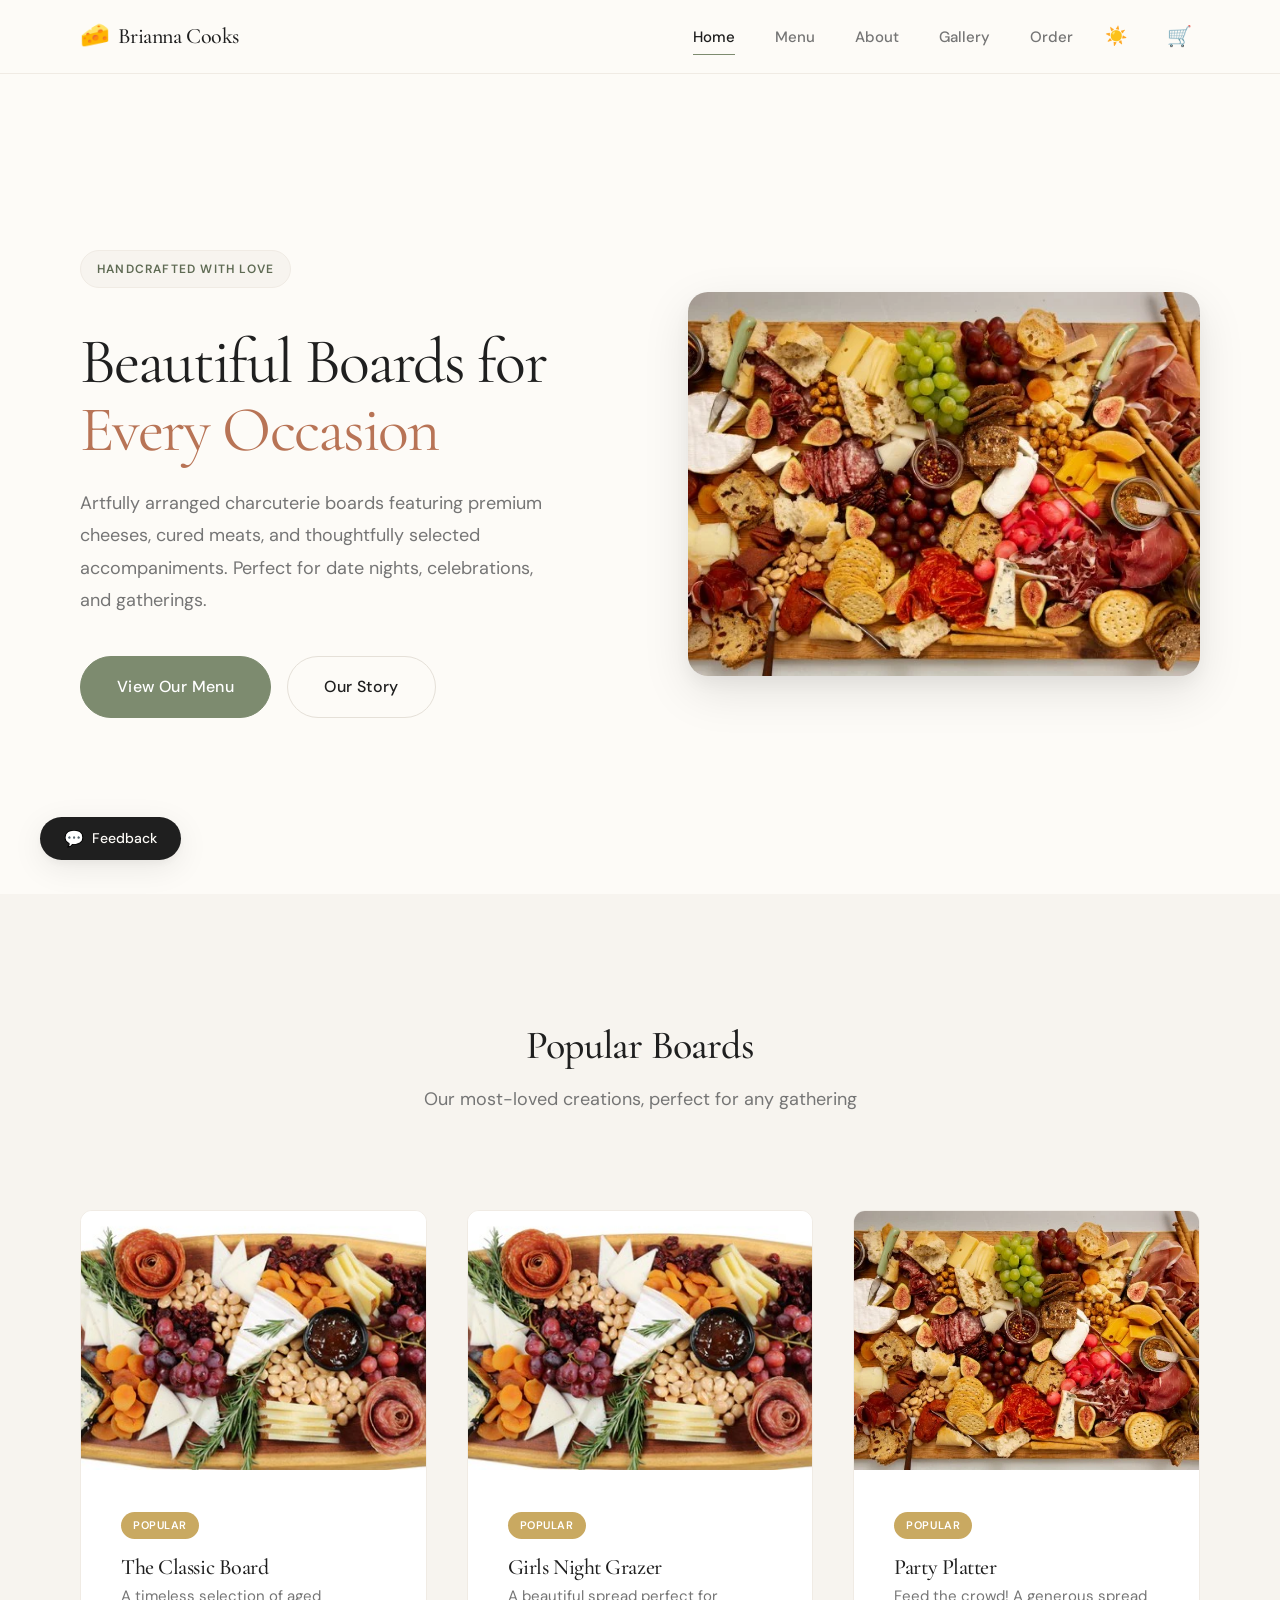
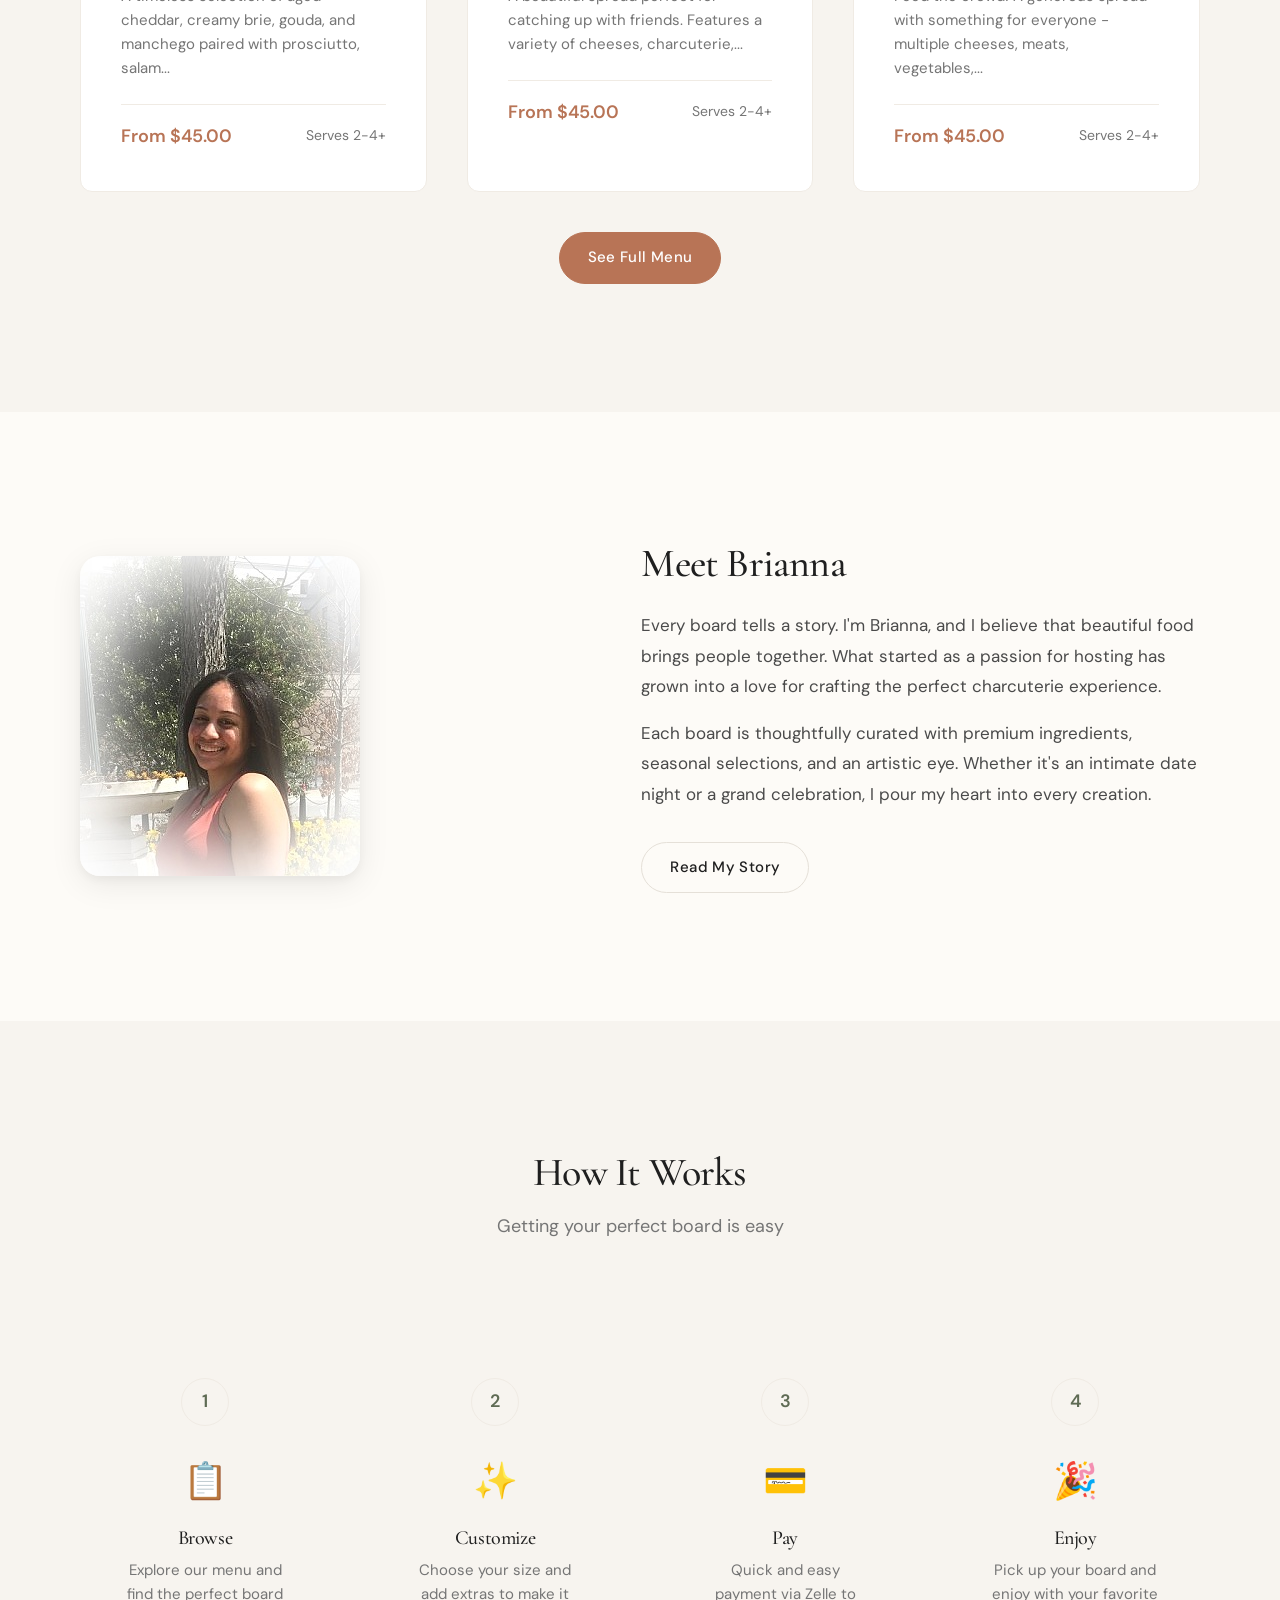
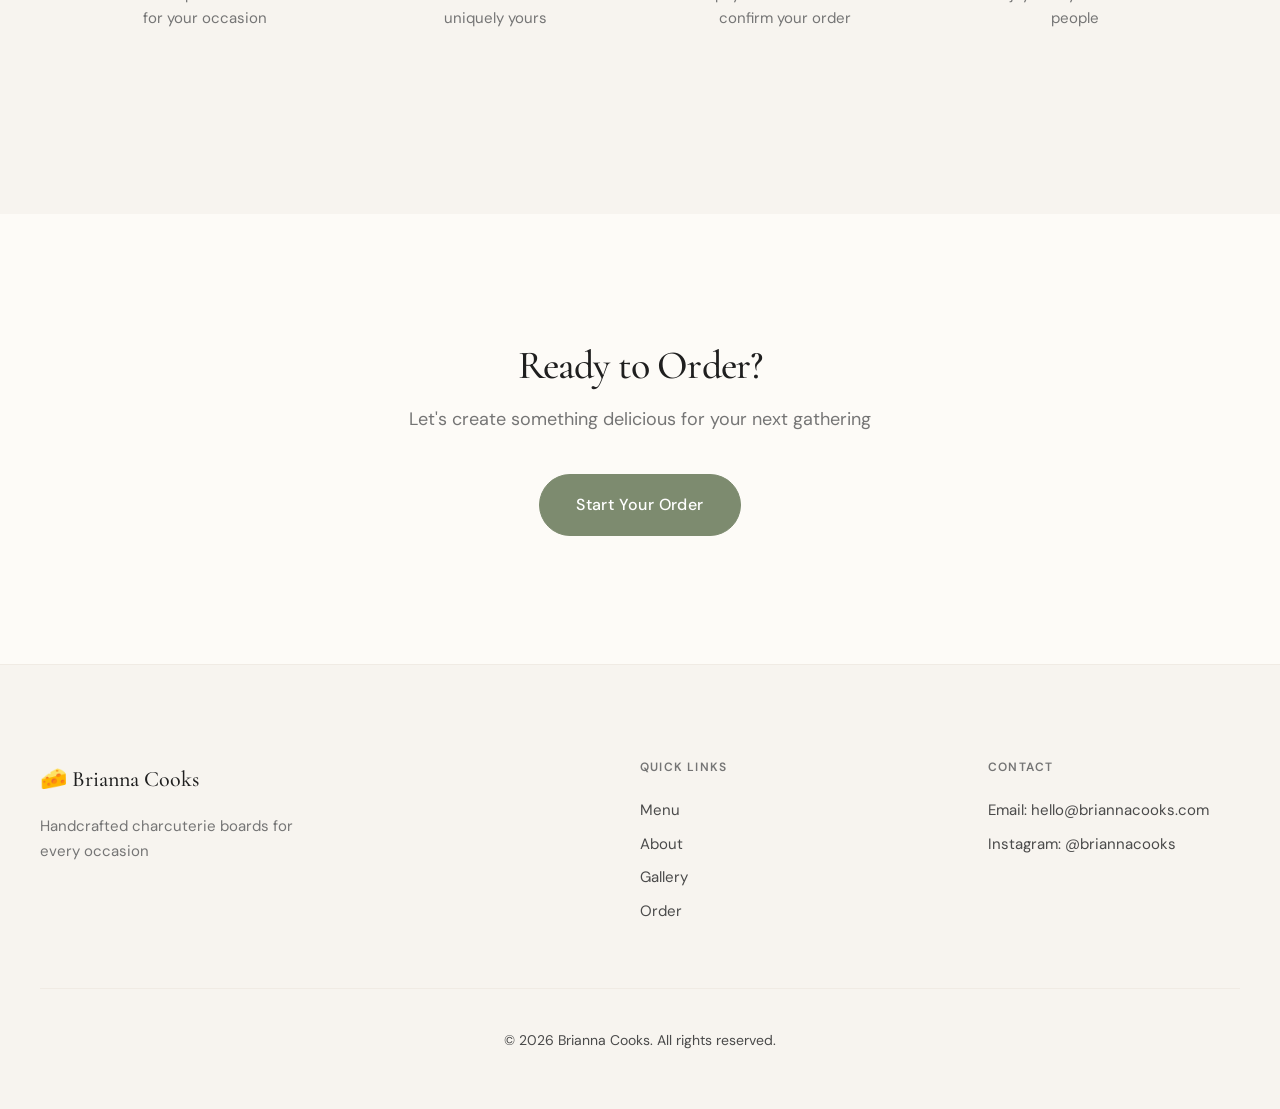
==== commit 3f2e0063: "Update copyright to 2026 and enhance Brianna portrait - Updated copyright year from 2025 to 2026 acr" ====
--- a/index.html
+++ b/index.html
@@ -101,7 +101,7 @@
         <section class="section">
             <div class="container">
                 <div class="about-preview">
-                    <img src="images/hero/brianna.jpeg" alt="Brianna" class="about-image-placeholder about-photo">
+                    <img src="images/hero/brianna-portrait.jpeg" alt="Brianna" class="about-image-placeholder about-photo">
                     <div class="about-content">
                         <h2>Meet Brianna</h2>
                         <p>
@@ -194,7 +194,7 @@
             </div>
         </div>
         <div class="footer-bottom">
-            <p>&copy; 2025 Brianna Cooks. All rights reserved.</p>
+            <p>&copy; 2026 Brianna Cooks. All rights reserved.</p>
         </div>
     </footer>
 
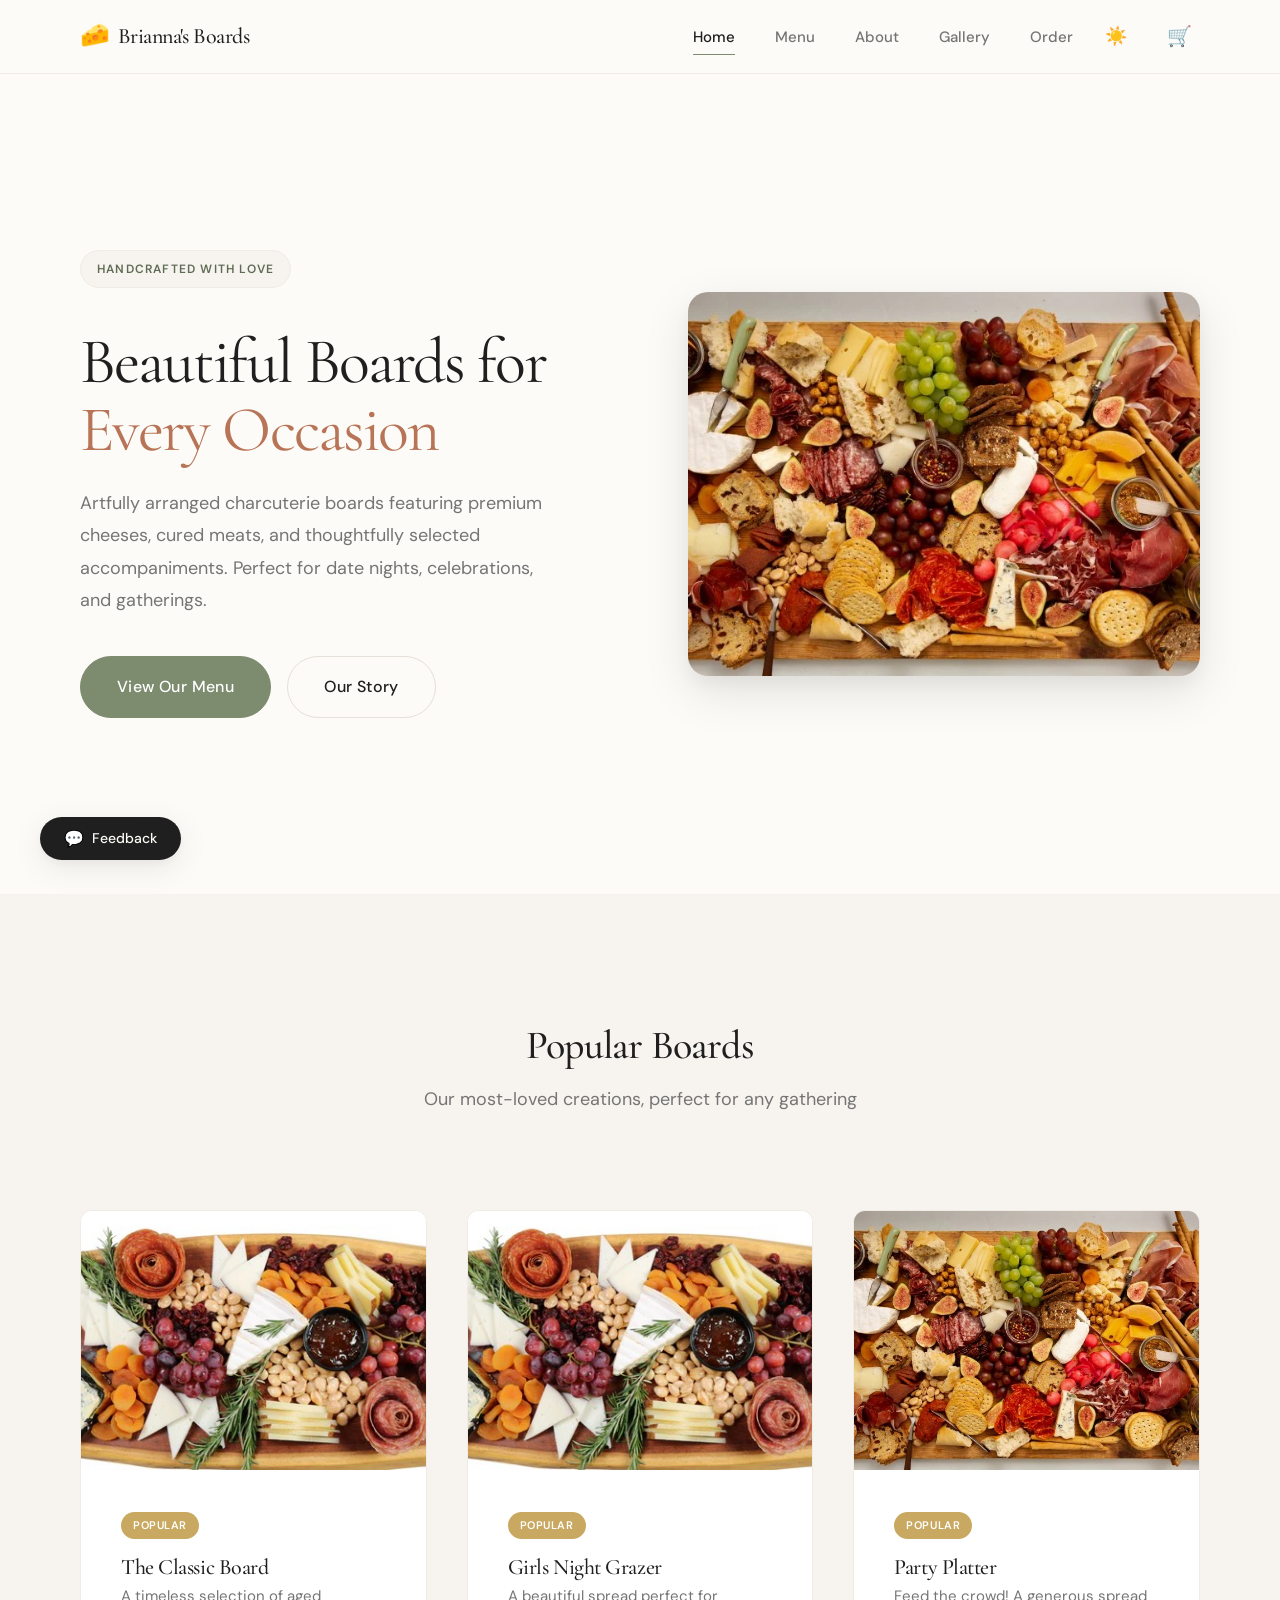
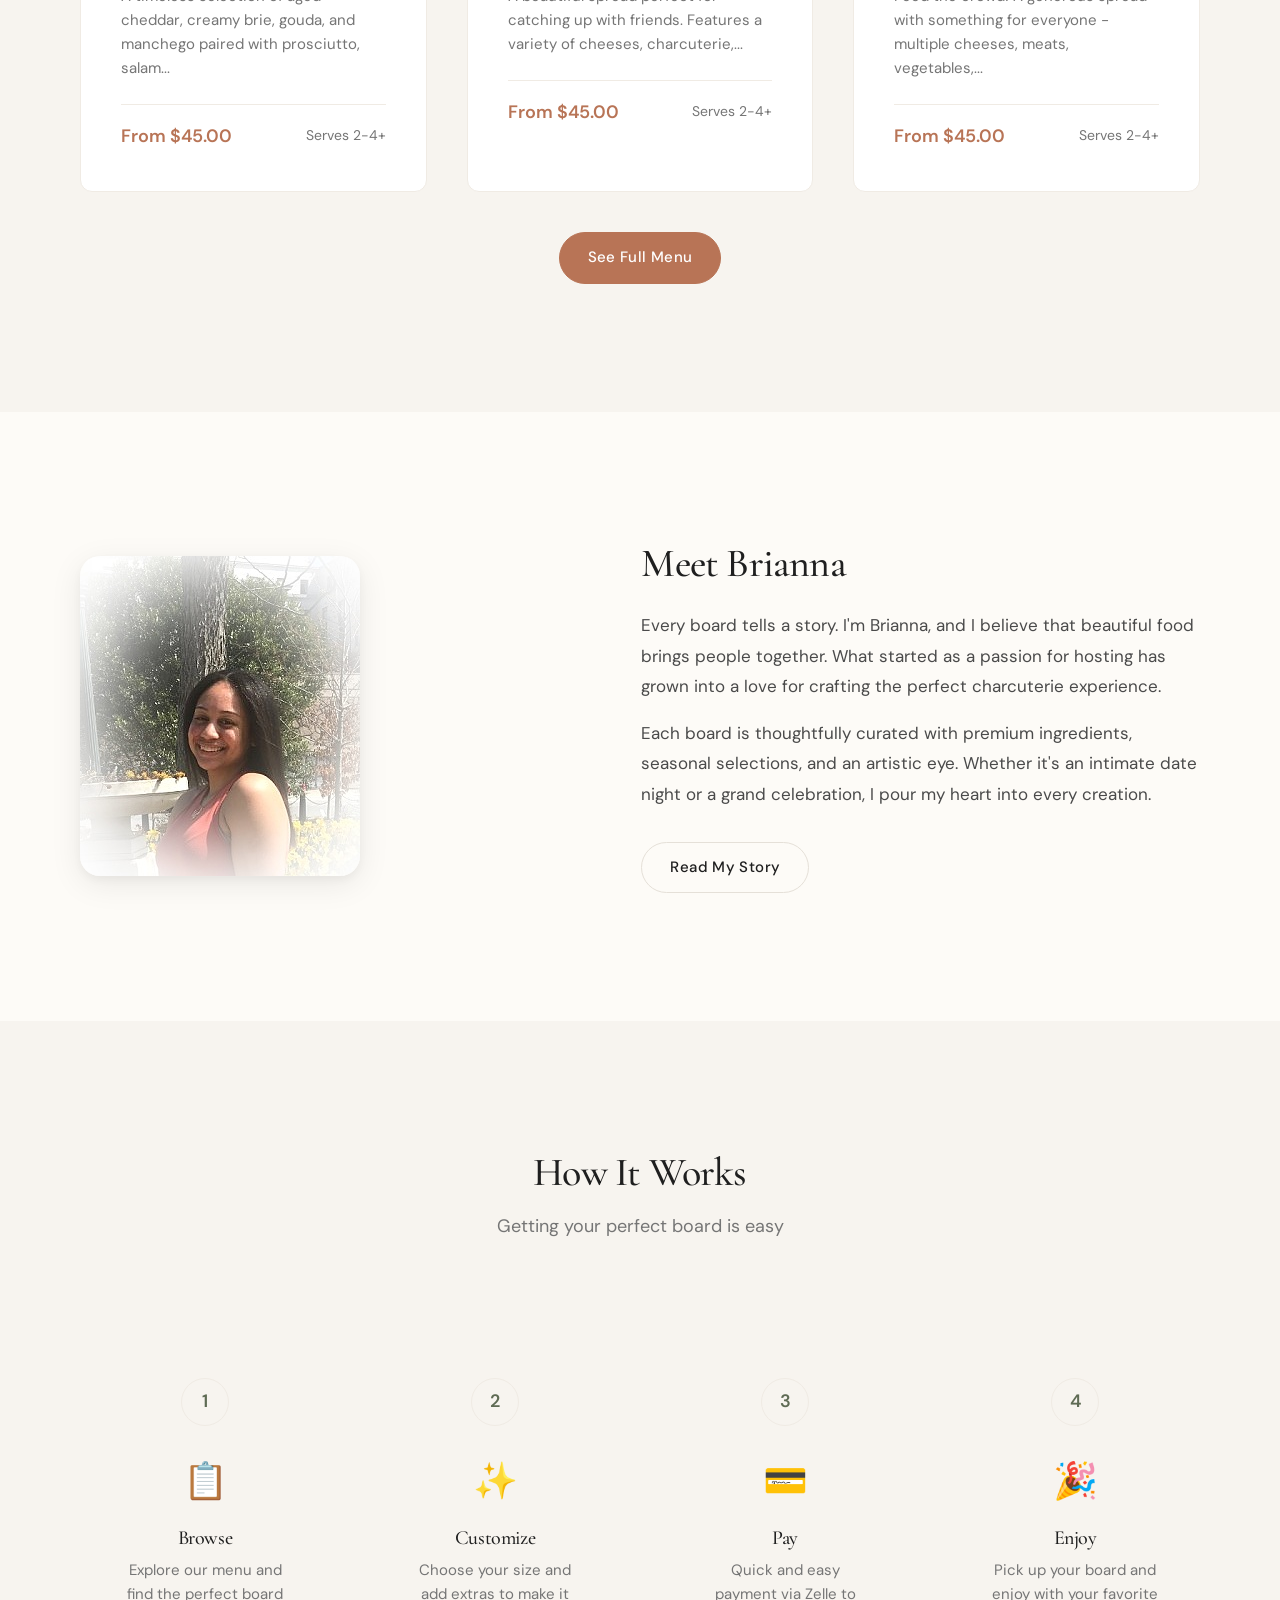
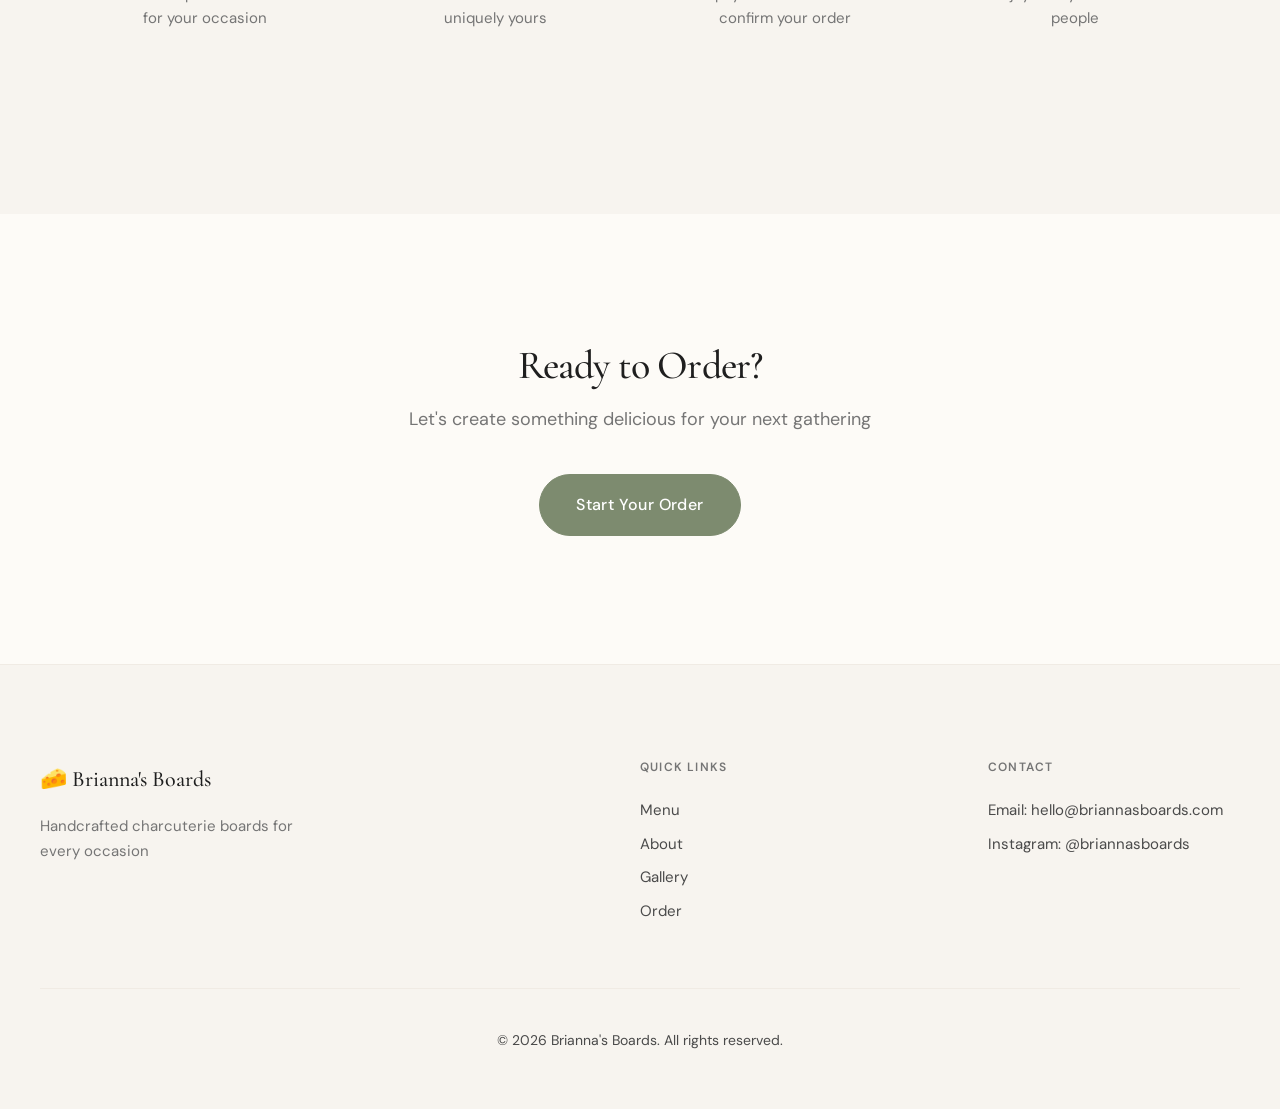
==== commit 4ab30087: "Rebrand to Brianna's Boards - Updated site name from "Brianna Cooks" to "Brianna's Boards" - Brillia" ====
--- a/index.html
+++ b/index.html
@@ -3,8 +3,8 @@
 <head>
     <meta charset="UTF-8">
     <meta name="viewport" content="width=device-width, initial-scale=1.0">
-    <meta name="description" content="Brianna Cooks - Handcrafted charcuterie boards for every occasion. Perfect for date nights, parties, and corporate events.">
-    <title>Brianna Cooks | Artisan Charcuterie Boards</title>
+    <meta name="description" content="Brianna's Boards - Handcrafted charcuterie boards for every occasion. Perfect for date nights, parties, and corporate events.">
+    <title>Brianna's Boards | Artisan Charcuterie Boards</title>
 
     <!-- Fonts - Cormorant Garamond + DM Sans -->
     <link rel="preconnect" href="https://fonts.googleapis.com">
@@ -23,7 +23,7 @@
         <div class="header-content">
             <a href="index.html" class="logo">
                 <span class="logo-icon">🧀</span>
-                <span>Brianna Cooks</span>
+                <span>Brianna's Boards</span>
             </a>
 
             <nav class="main-nav">
@@ -173,7 +173,7 @@
     <footer class="site-footer">
         <div class="footer-content">
             <div class="footer-brand">
-                <span class="footer-logo">🧀 Brianna Cooks</span>
+                <span class="footer-logo">🧀 Brianna's Boards</span>
                 <p class="footer-tagline">Handcrafted charcuterie boards for every occasion</p>
             </div>
             <div class="footer-section">
@@ -188,18 +188,18 @@
             <div class="footer-section">
                 <h4>Contact</h4>
                 <ul class="footer-links">
-                    <li>Email: hello@briannacooks.com</li>
-                    <li>Instagram: @briannacooks</li>
+                    <li>Email: hello@briannasboards.com</li>
+                    <li>Instagram: @briannasboards</li>
                 </ul>
             </div>
         </div>
         <div class="footer-bottom">
-            <p>&copy; 2026 Brianna Cooks. All rights reserved.</p>
+            <p>&copy; 2026 Brianna's Boards. All rights reserved.</p>
         </div>
     </footer>
 
     <!-- Feedback Button -->
-    <a href="mailto:howdy@edinfinite.com?subject=Brianna%20Cooks%20Website%20Feedback" class="feedback-btn" title="Send feedback">
+    <a href="mailto:howdy@edinfinite.com?subject=Brianna's%20Boards%20Website%20Feedback" class="feedback-btn" title="Send feedback">
         <span class="feedback-icon">💬</span>
         <span class="feedback-text">Feedback</span>
     </a>
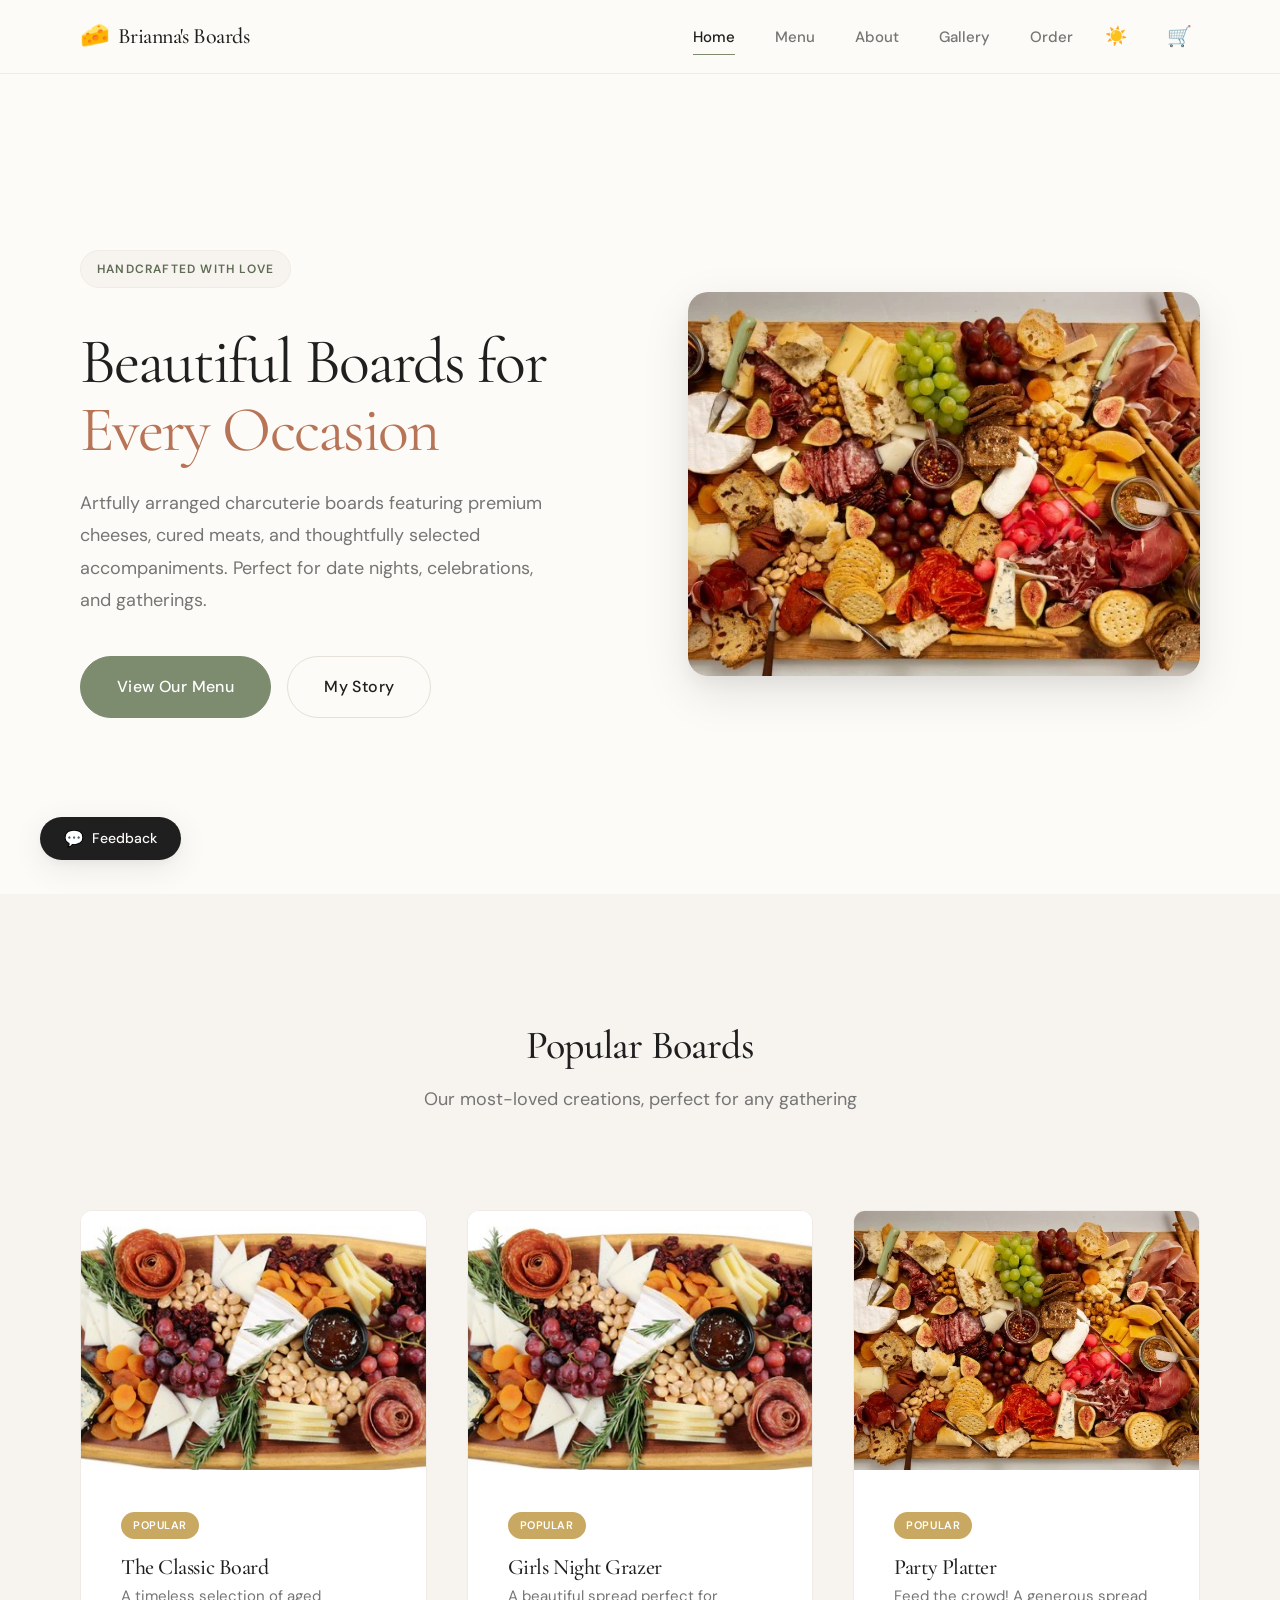
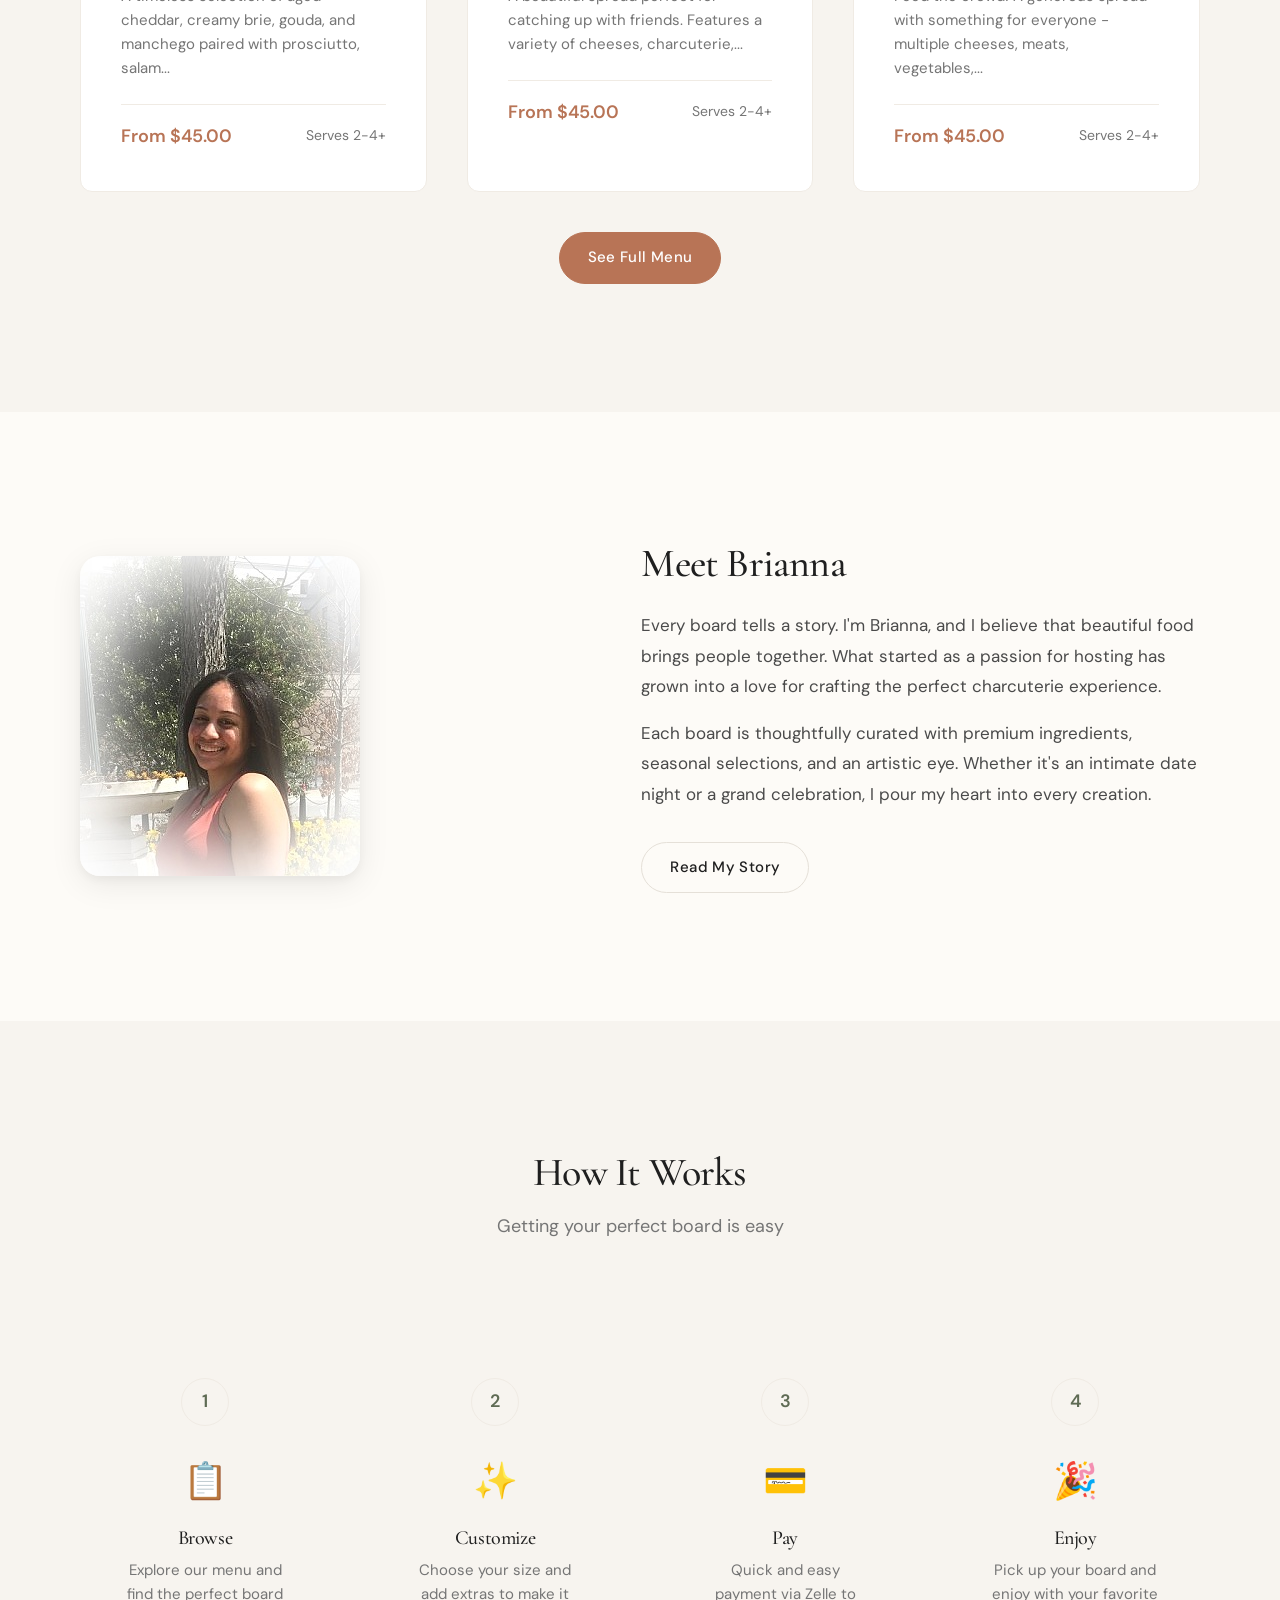
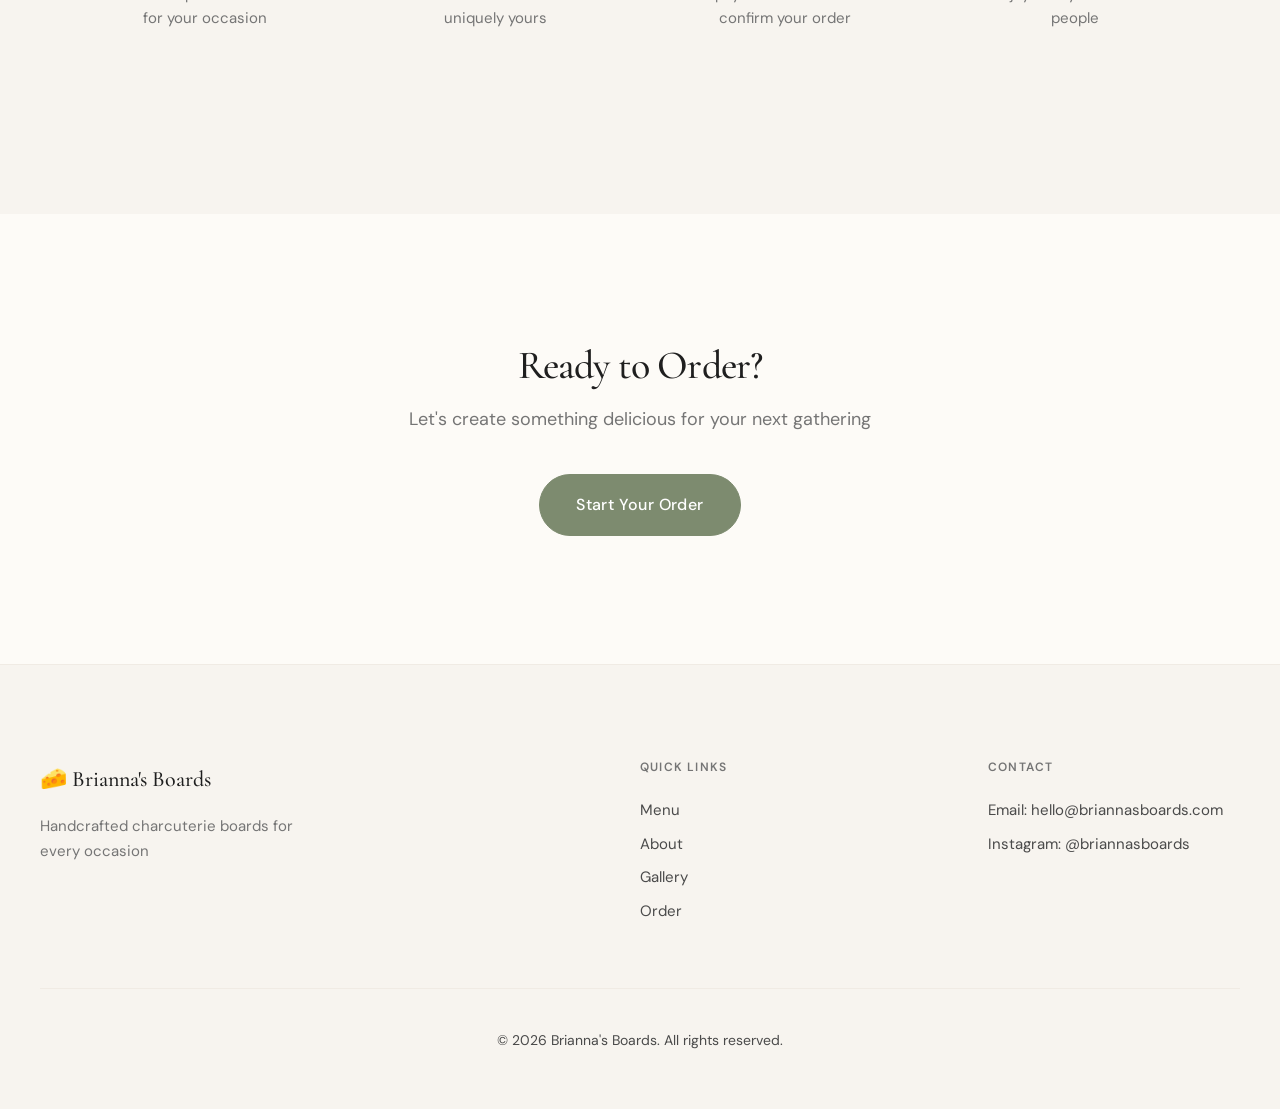
==== commit f3bcc962: "Change 'Our Story' to 'My Story' Personal branding consistency - it's Brianna's personal business  w" ====
--- a/index.html
+++ b/index.html
@@ -68,7 +68,7 @@
                 </p>
                 <div class="hero-cta">
                     <a href="menu.html" class="btn btn-primary btn-lg">View Our Menu</a>
-                    <a href="about.html" class="btn btn-outline btn-lg">Our Story</a>
+                    <a href="about.html" class="btn btn-outline btn-lg">My Story</a>
                 </div>
             </div>
             <div class="hero-visual">
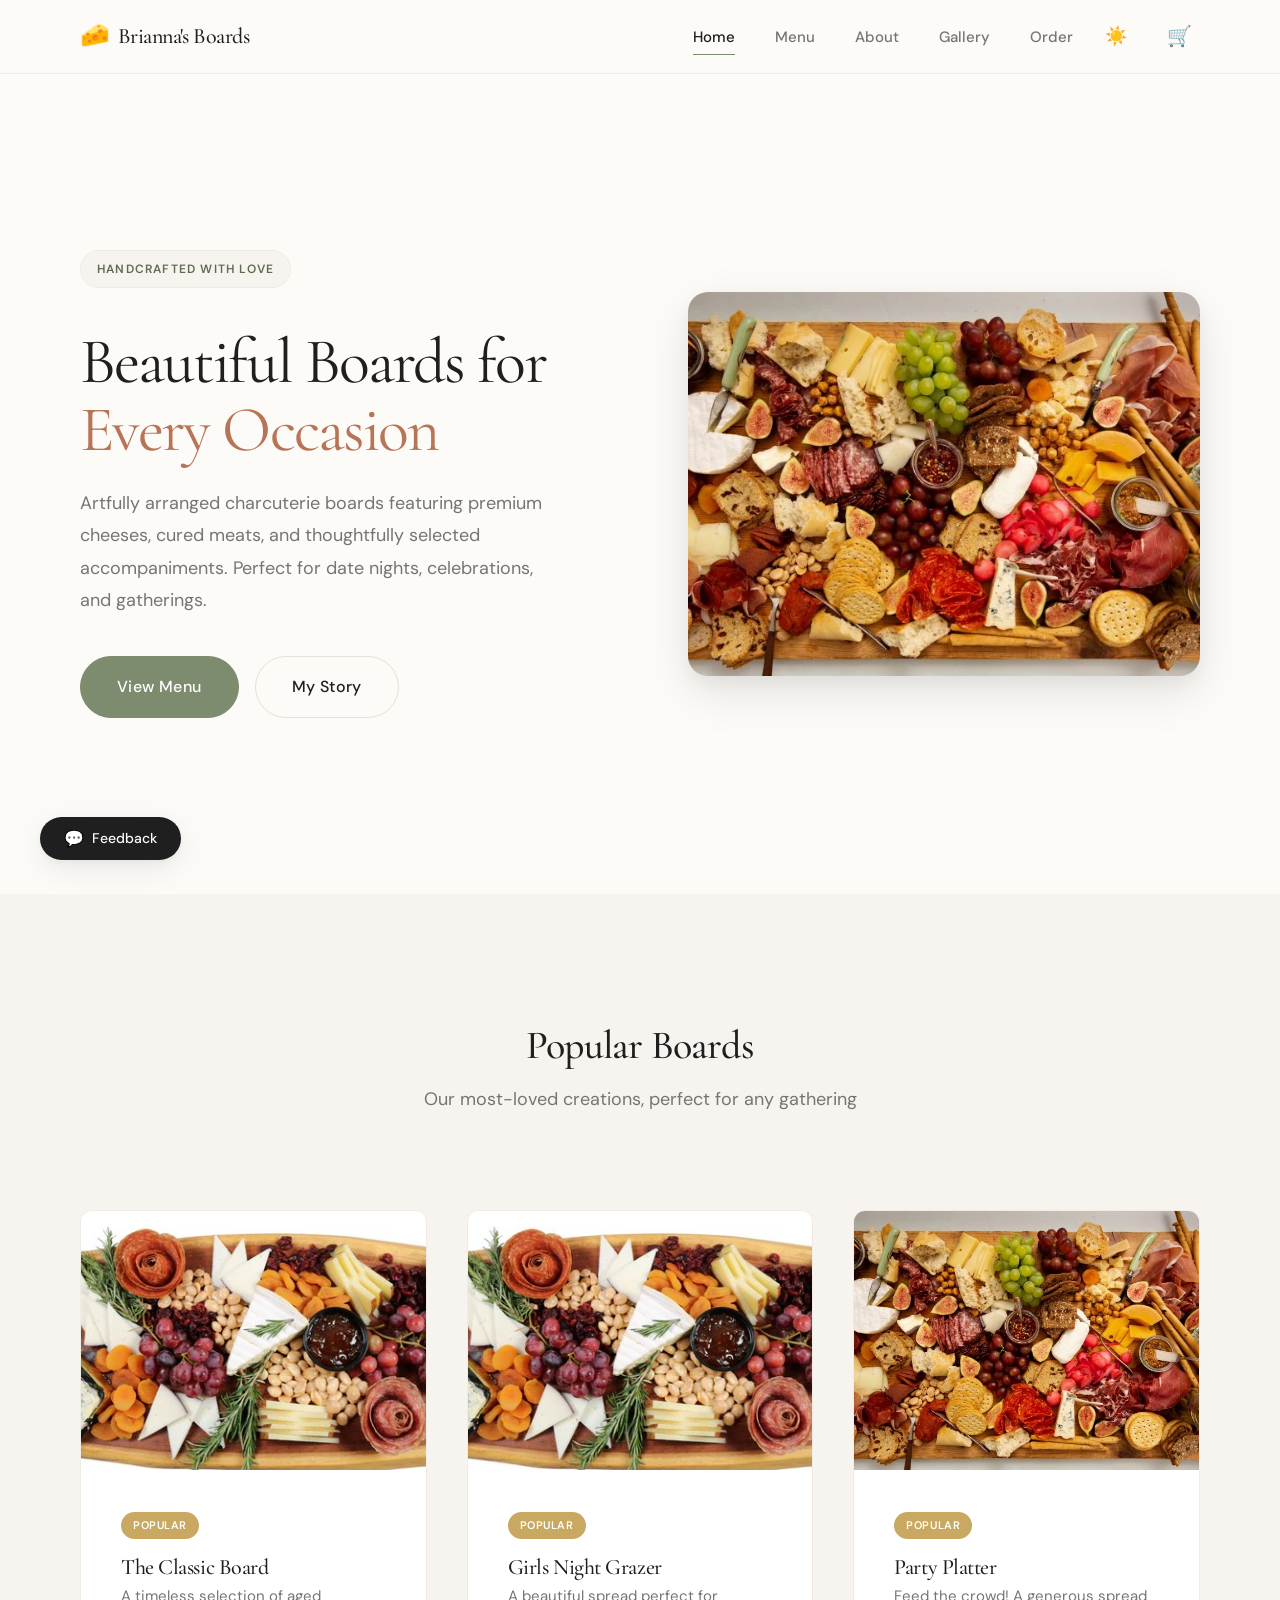
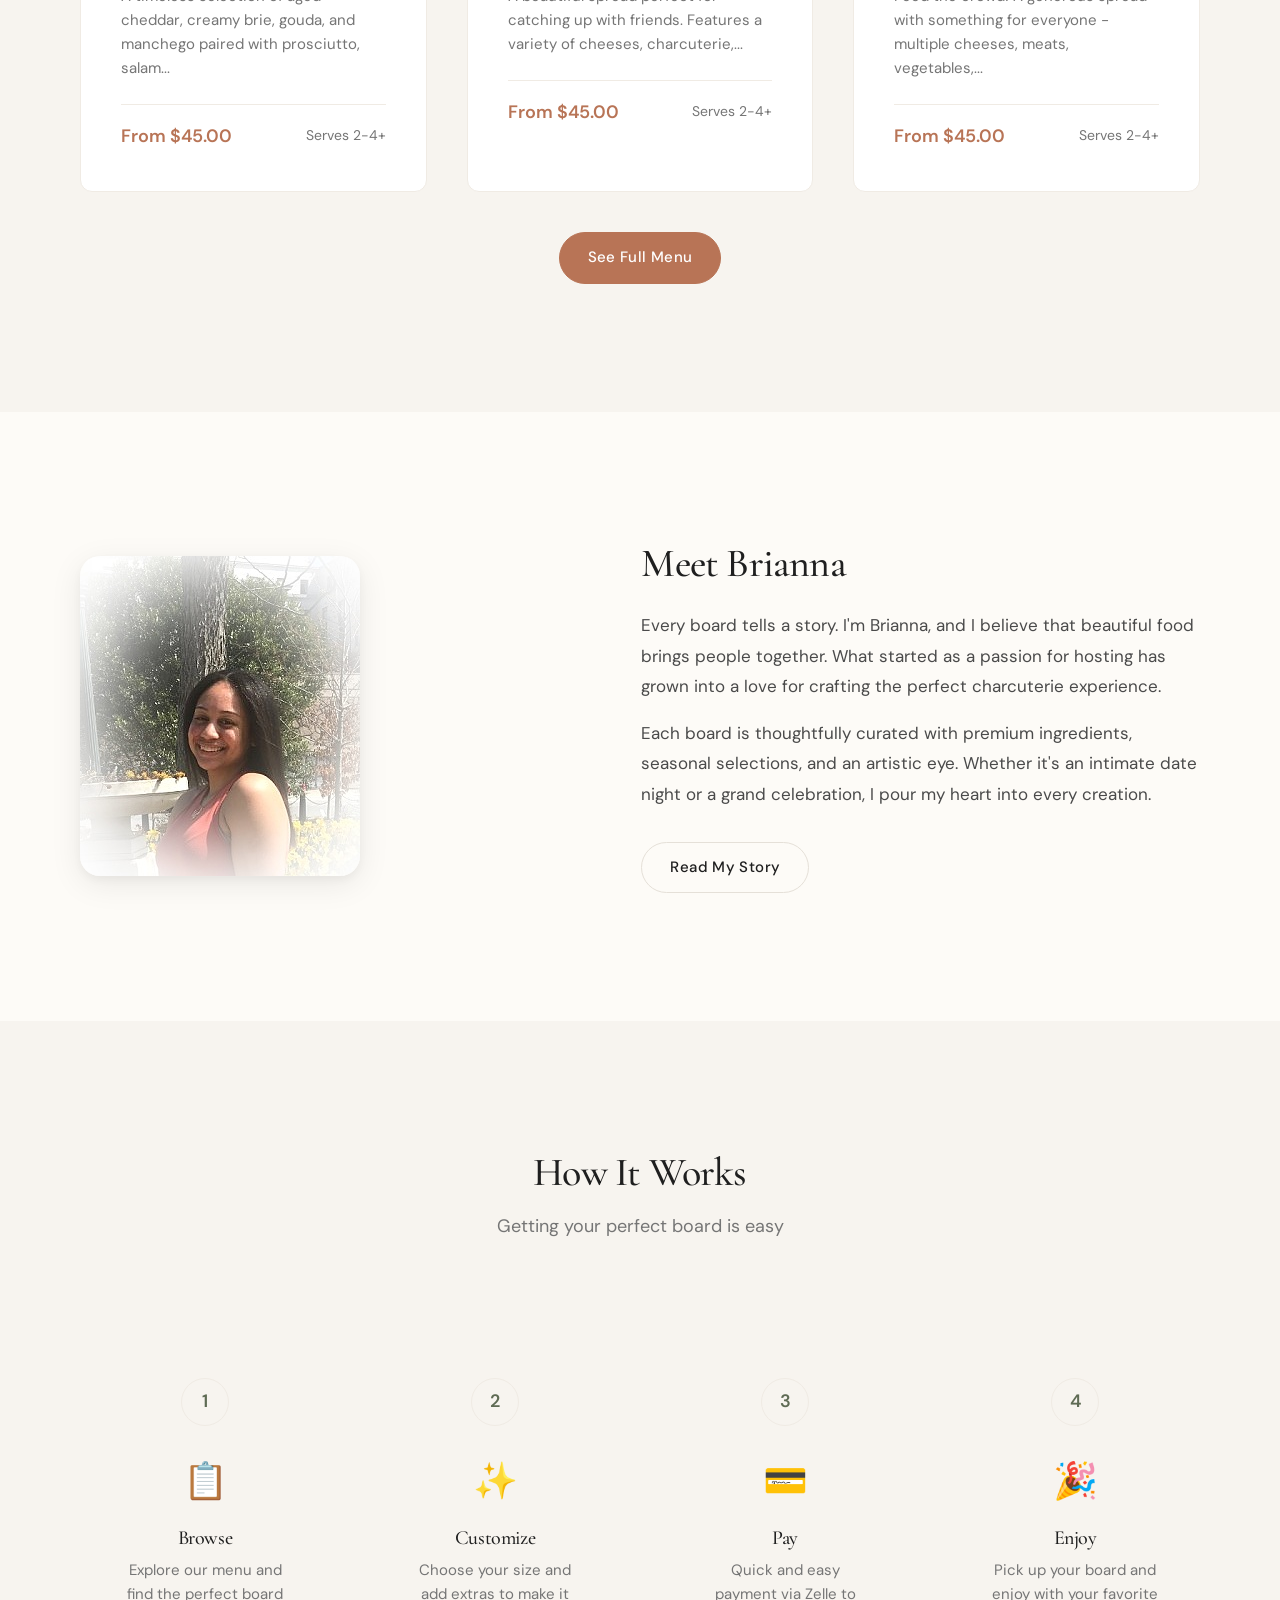
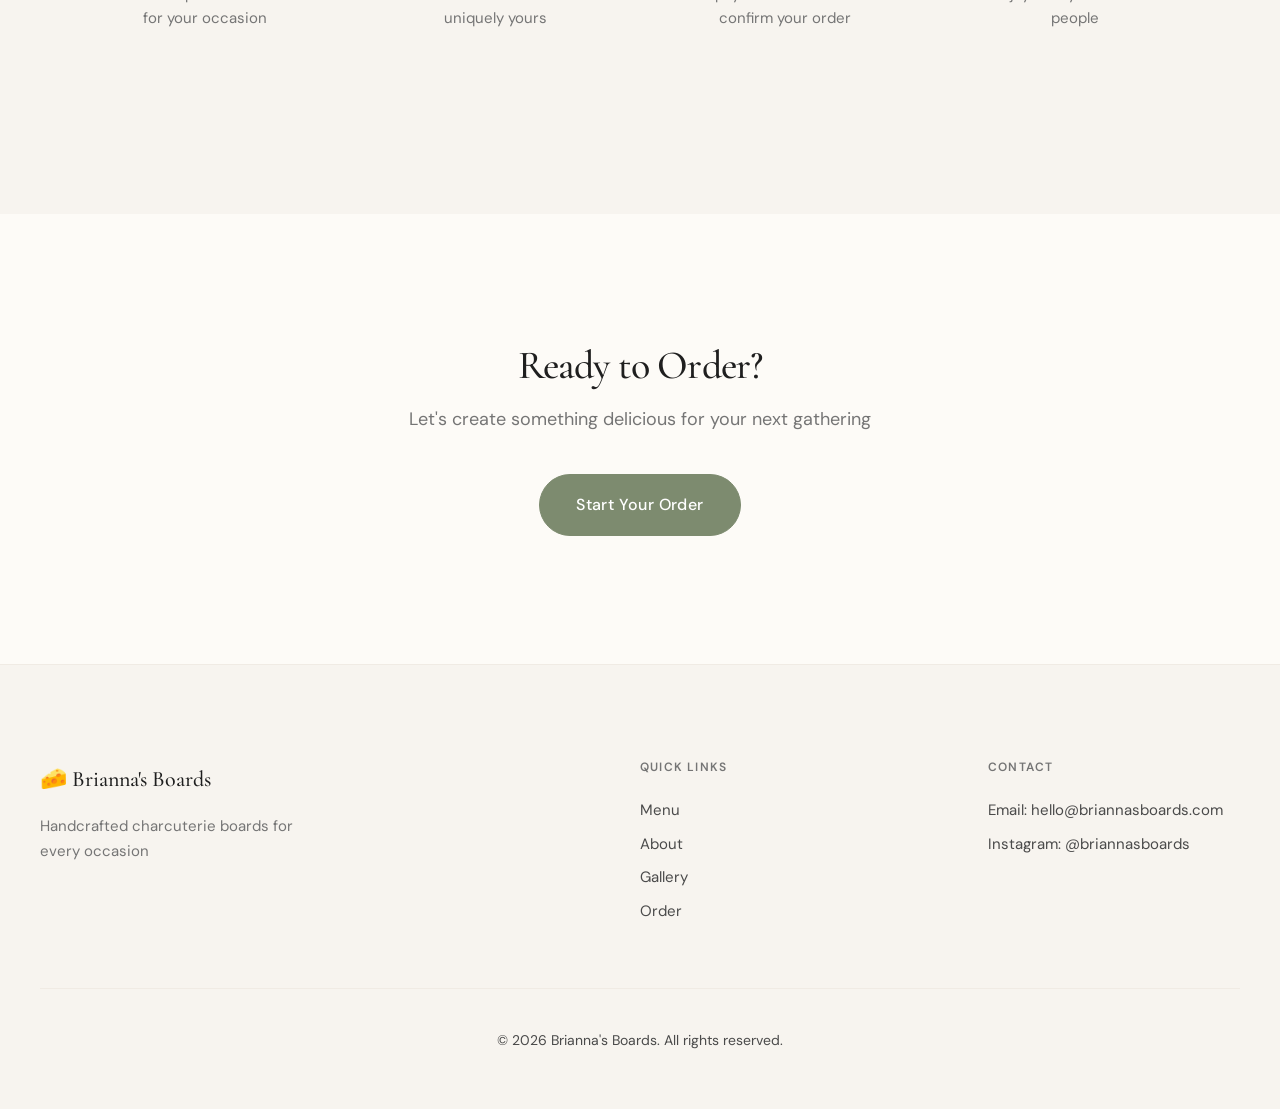
==== commit ab2ef328: "Change 'View Our Menu' to 'View Menu' Cleaner, more direct CTA  w4ester & ai orchestration" ====
--- a/index.html
+++ b/index.html
@@ -67,7 +67,7 @@
                     Perfect for date nights, celebrations, and gatherings.
                 </p>
                 <div class="hero-cta">
-                    <a href="menu.html" class="btn btn-primary btn-lg">View Our Menu</a>
+                    <a href="menu.html" class="btn btn-primary btn-lg">View Menu</a>
                     <a href="about.html" class="btn btn-outline btn-lg">My Story</a>
                 </div>
             </div>
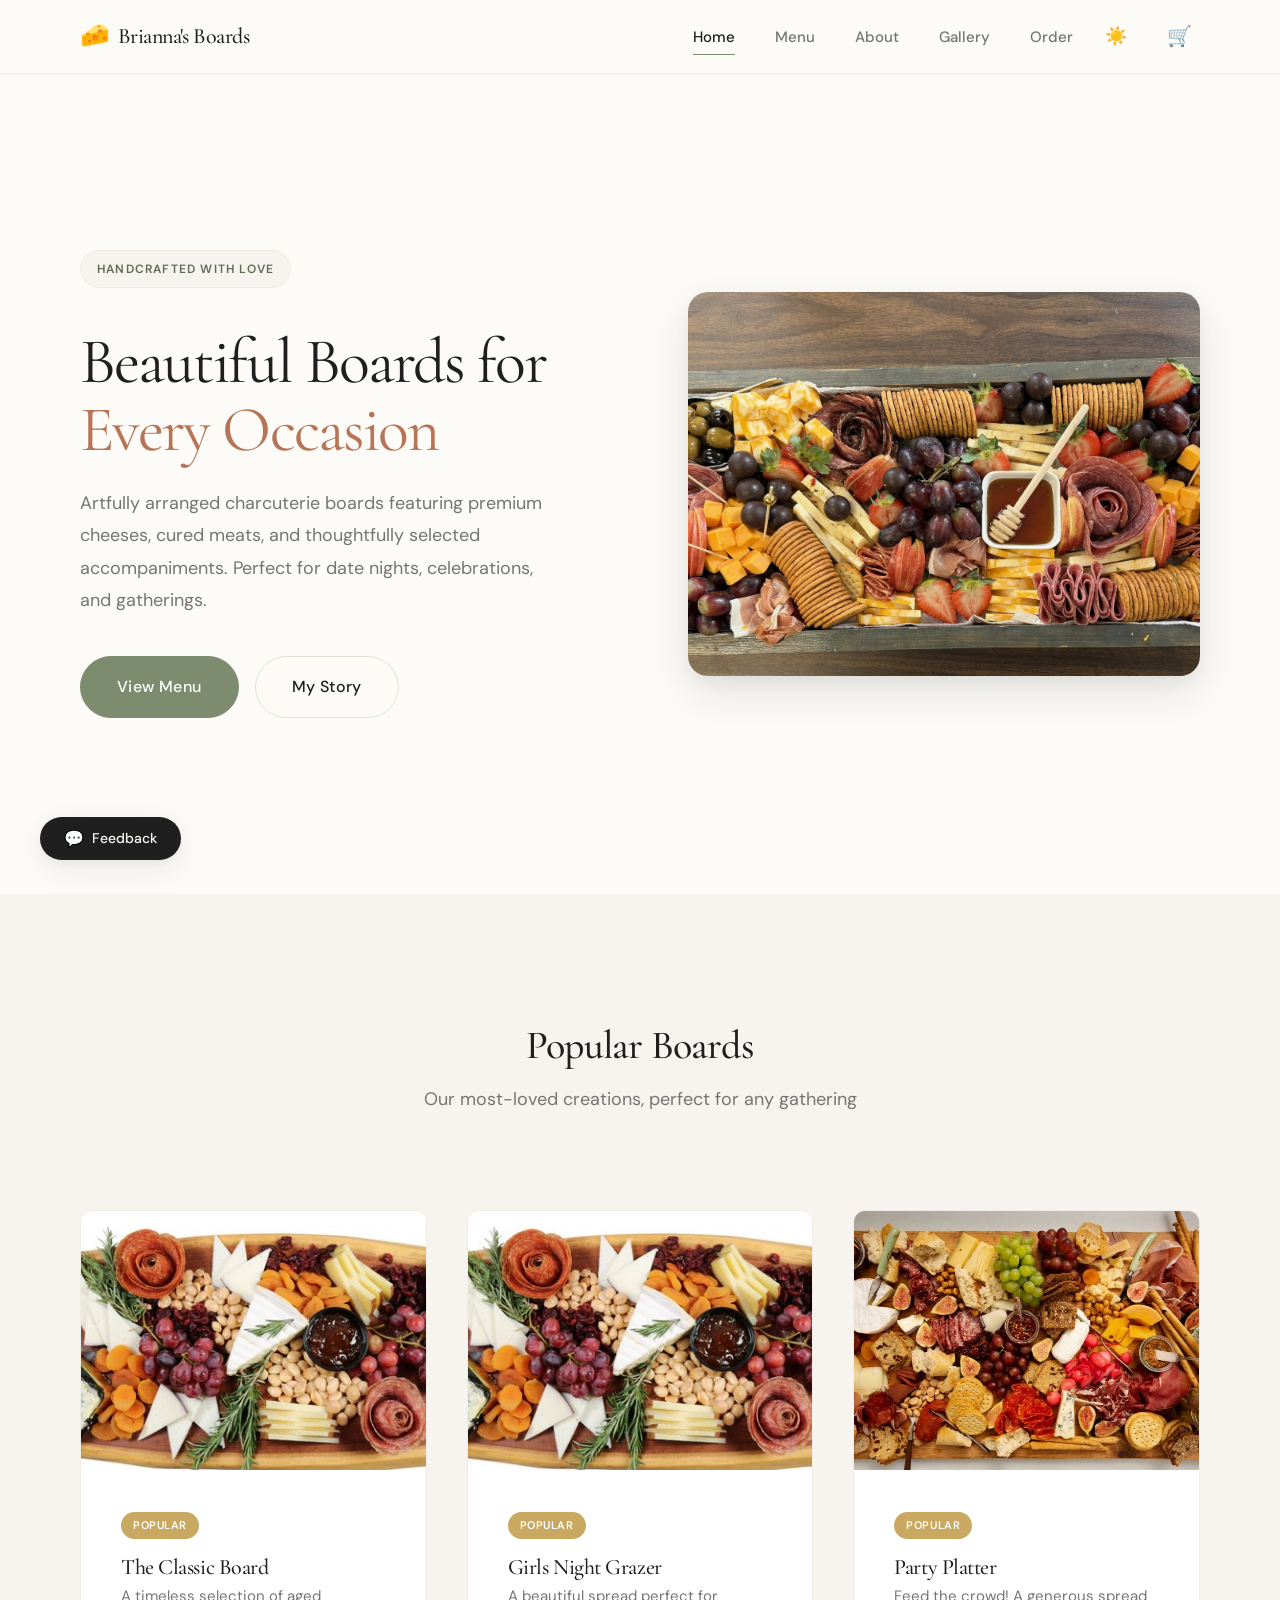
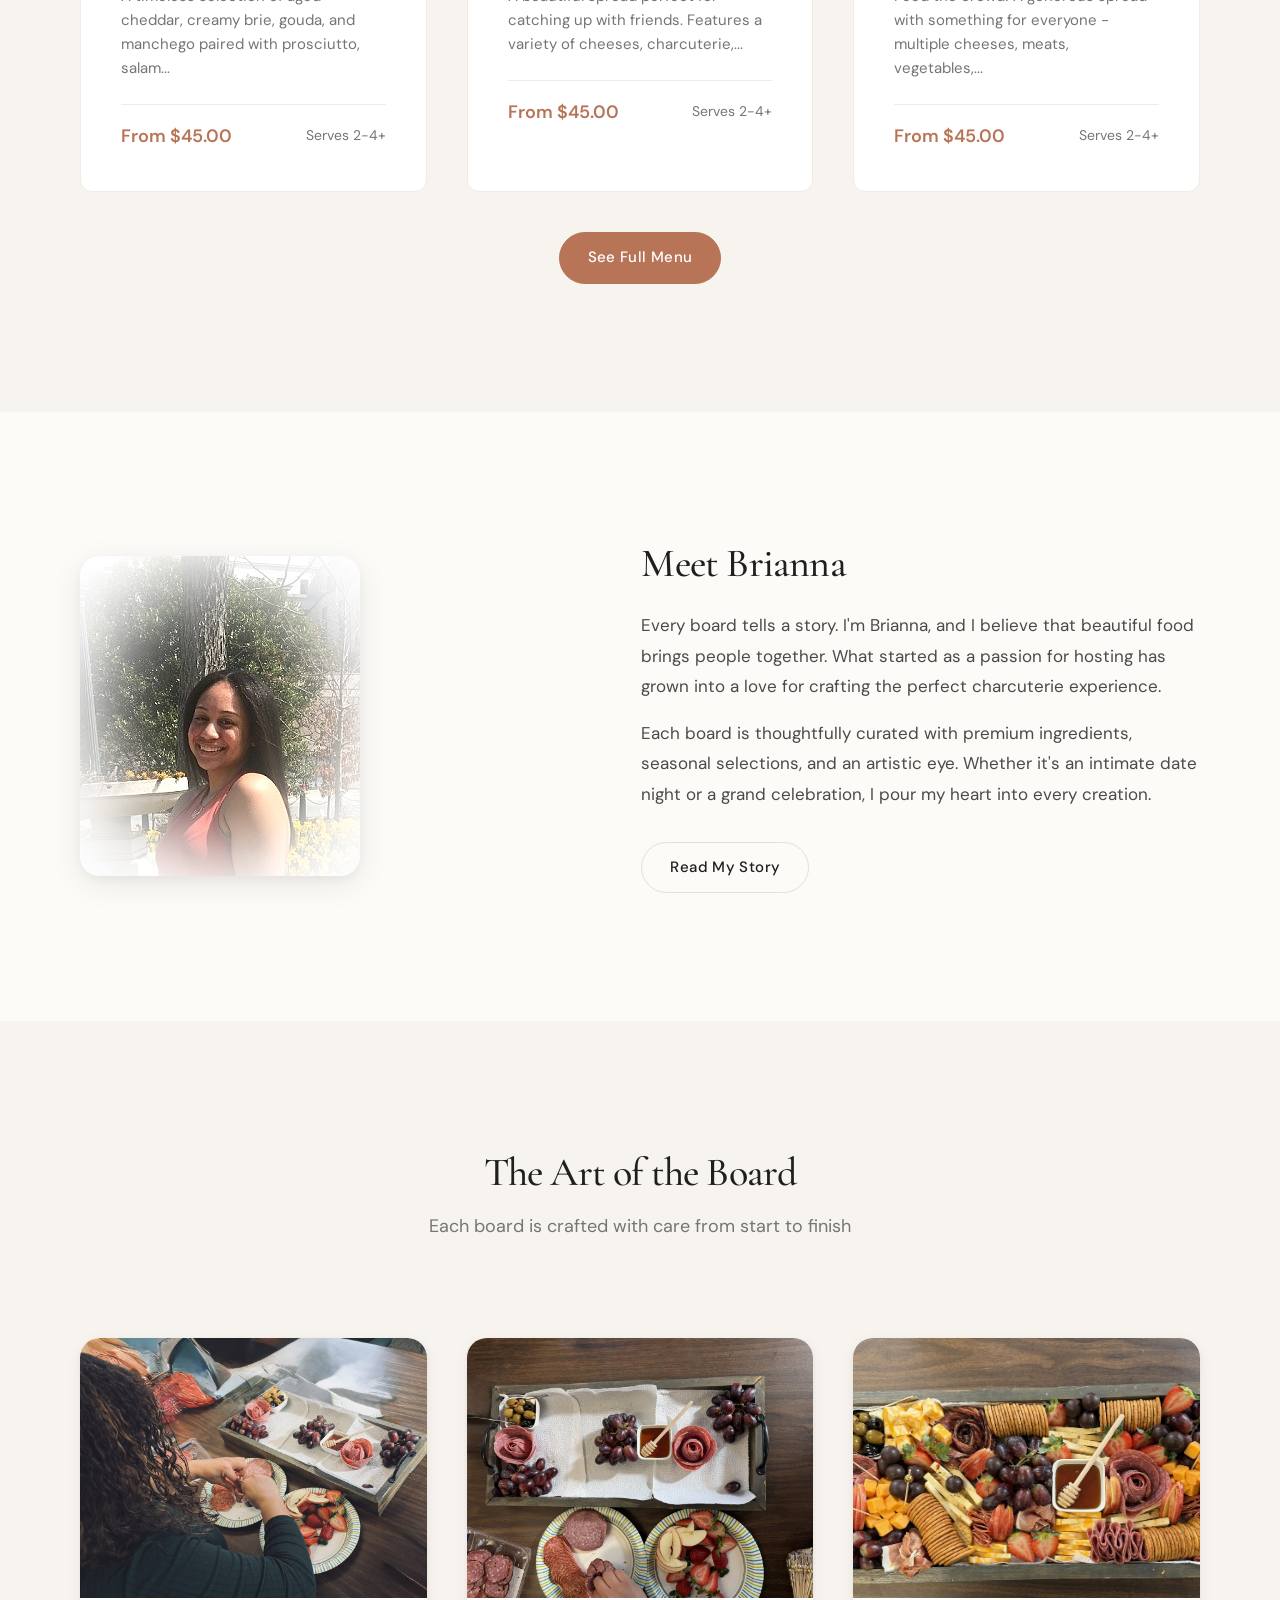
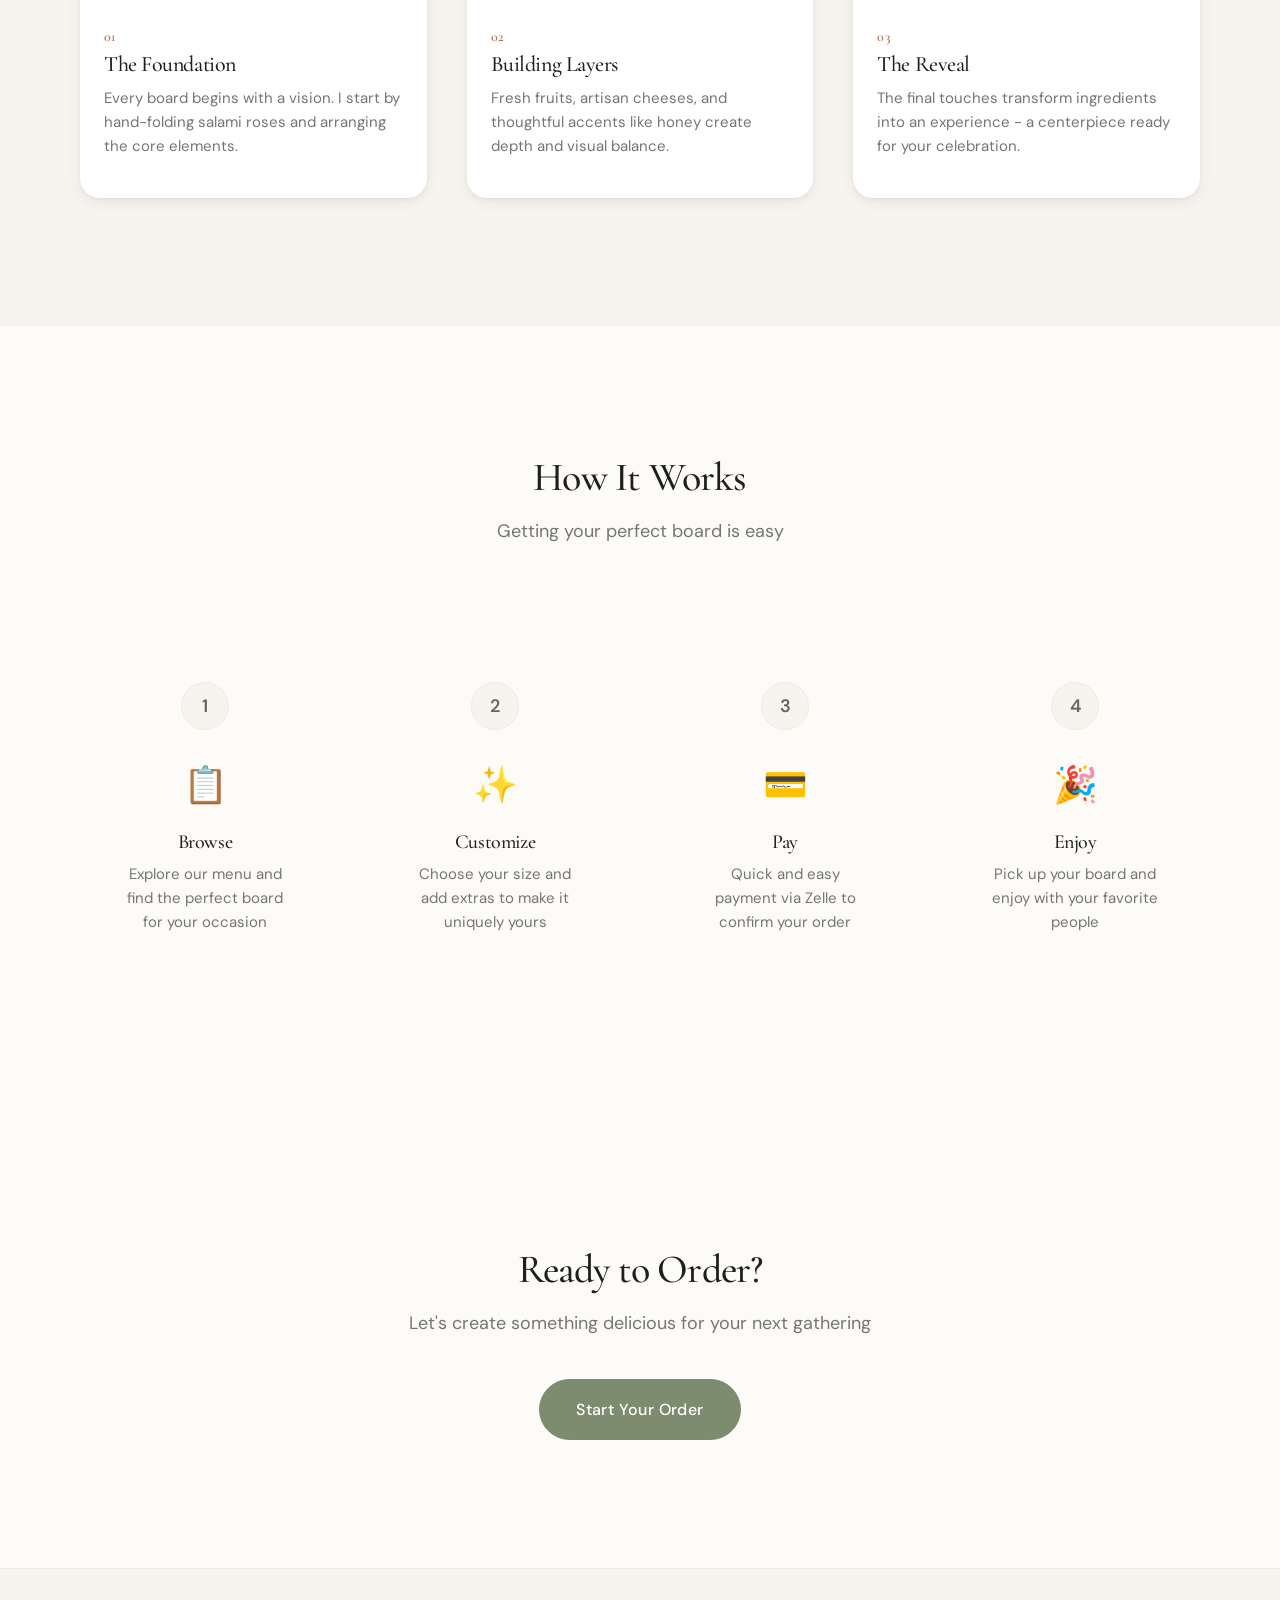
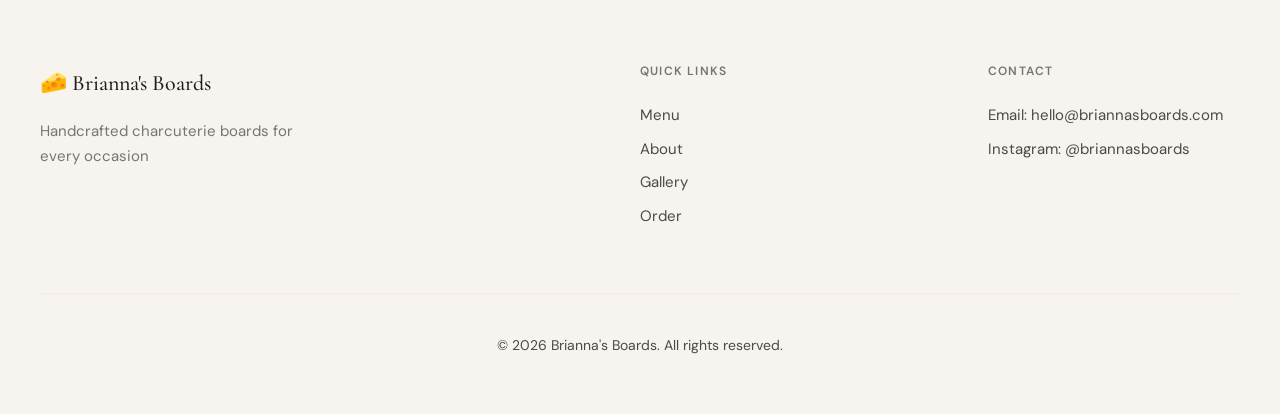
==== commit 8ae5c037: "Add authentic board photos with optimized images - Replace hero with finished board photo (505KB opt" ====
--- a/index.html
+++ b/index.html
@@ -72,8 +72,8 @@
                 </div>
             </div>
             <div class="hero-visual">
-                <img src="images/boards/board1.png"
-                     alt="Beautiful charcuterie board with cheeses, meats, and fruits"
+                <img src="images/hero/finished-board-hero.jpeg"
+                     alt="Brianna's signature charcuterie board with salami roses, artisan cheeses, fresh fruits, and honey"
                      class="hero-image"
                      loading="lazy">
             </div>
@@ -120,8 +120,51 @@
             </div>
         </section>
 
+        <!-- The Process -->
+        <section class="section" style="background: var(--color-bg-alt);">
+            <div class="container">
+                <div class="section-header">
+                    <h2>The Art of the Board</h2>
+                    <p class="section-subtitle">Each board is crafted with care from start to finish</p>
+                </div>
+
+                <div class="process-grid">
+                    <div class="process-card">
+                        <div class="process-image-container">
+                            <img src="images/process/started-board.jpeg" alt="Starting the board - laying the foundation" class="process-image" loading="lazy">
+                        </div>
+                        <div class="process-content">
+                            <span class="process-step">01</span>
+                            <h3 class="process-title">The Foundation</h3>
+                            <p class="process-description">Every board begins with a vision. I start by hand-folding salami roses and arranging the core elements.</p>
+                        </div>
+                    </div>
+                    <div class="process-card">
+                        <div class="process-image-container">
+                            <img src="images/process/board-midway.jpeg" alt="Building the board - adding layers" class="process-image" loading="lazy">
+                        </div>
+                        <div class="process-content">
+                            <span class="process-step">02</span>
+                            <h3 class="process-title">Building Layers</h3>
+                            <p class="process-description">Fresh fruits, artisan cheeses, and thoughtful accents like honey create depth and visual balance.</p>
+                        </div>
+                    </div>
+                    <div class="process-card">
+                        <div class="process-image-container">
+                            <img src="images/process/finished-board.jpeg" alt="The finished board - ready to serve" class="process-image" loading="lazy">
+                        </div>
+                        <div class="process-content">
+                            <span class="process-step">03</span>
+                            <h3 class="process-title">The Reveal</h3>
+                            <p class="process-description">The final touches transform ingredients into an experience - a centerpiece ready for your celebration.</p>
+                        </div>
+                    </div>
+                </div>
+            </div>
+        </section>
+
         <!-- How It Works -->
-        <section class="section" style="background: var(--color-bg-alt);">
+        <section class="section">
             <div class="container">
                 <div class="section-header">
                     <h2>How It Works</h2>
--- a/css/styles.css
+++ b/css/styles.css
@@ -815,6 +815,72 @@
 }
 
 /* ----------------------
+   PROCESS SECTION
+   ---------------------- */
+.process-grid {
+    display: grid;
+    grid-template-columns: repeat(3, 1fr);
+    gap: var(--space-xl);
+}
+
+.process-card {
+    background: var(--color-bg-elevated);
+    border-radius: var(--radius-xl);
+    overflow: hidden;
+    box-shadow: var(--shadow-md);
+    transition: transform var(--transition-normal), box-shadow var(--transition-normal);
+}
+
+.process-card:hover {
+    transform: translateY(-4px);
+    box-shadow: var(--shadow-lg);
+}
+
+.process-image-container {
+    aspect-ratio: 4/3;
+    overflow: hidden;
+}
+
+.process-image {
+    width: 100%;
+    height: 100%;
+    object-fit: cover;
+    transition: transform var(--transition-slow);
+}
+
+.process-card:hover .process-image {
+    transform: scale(1.05);
+}
+
+.process-content {
+    padding: var(--space-lg);
+}
+
+.process-step {
+    display: inline-block;
+    font-family: var(--font-display);
+    font-size: 0.875rem;
+    font-weight: var(--weight-semibold);
+    color: var(--color-secondary);
+    letter-spacing: var(--tracking-wide);
+    margin-bottom: var(--space-xs);
+}
+
+.process-title {
+    font-family: var(--font-display);
+    font-size: 1.375rem;
+    font-weight: var(--weight-medium);
+    margin-bottom: var(--space-sm);
+    color: var(--color-text);
+}
+
+.process-description {
+    color: var(--color-text-muted);
+    font-size: 0.9375rem;
+    line-height: 1.6;
+}
+
+/* ----------------------
    FOOTER
    ---------------------- */
 .site-footer {
@@ -1042,6 +1108,11 @@
 
     .steps-grid {
         grid-template-columns: 1fr;
+    }
+
+    .process-grid {
+        grid-template-columns: 1fr;
+        gap: var(--space-lg);
     }
 
     .section {
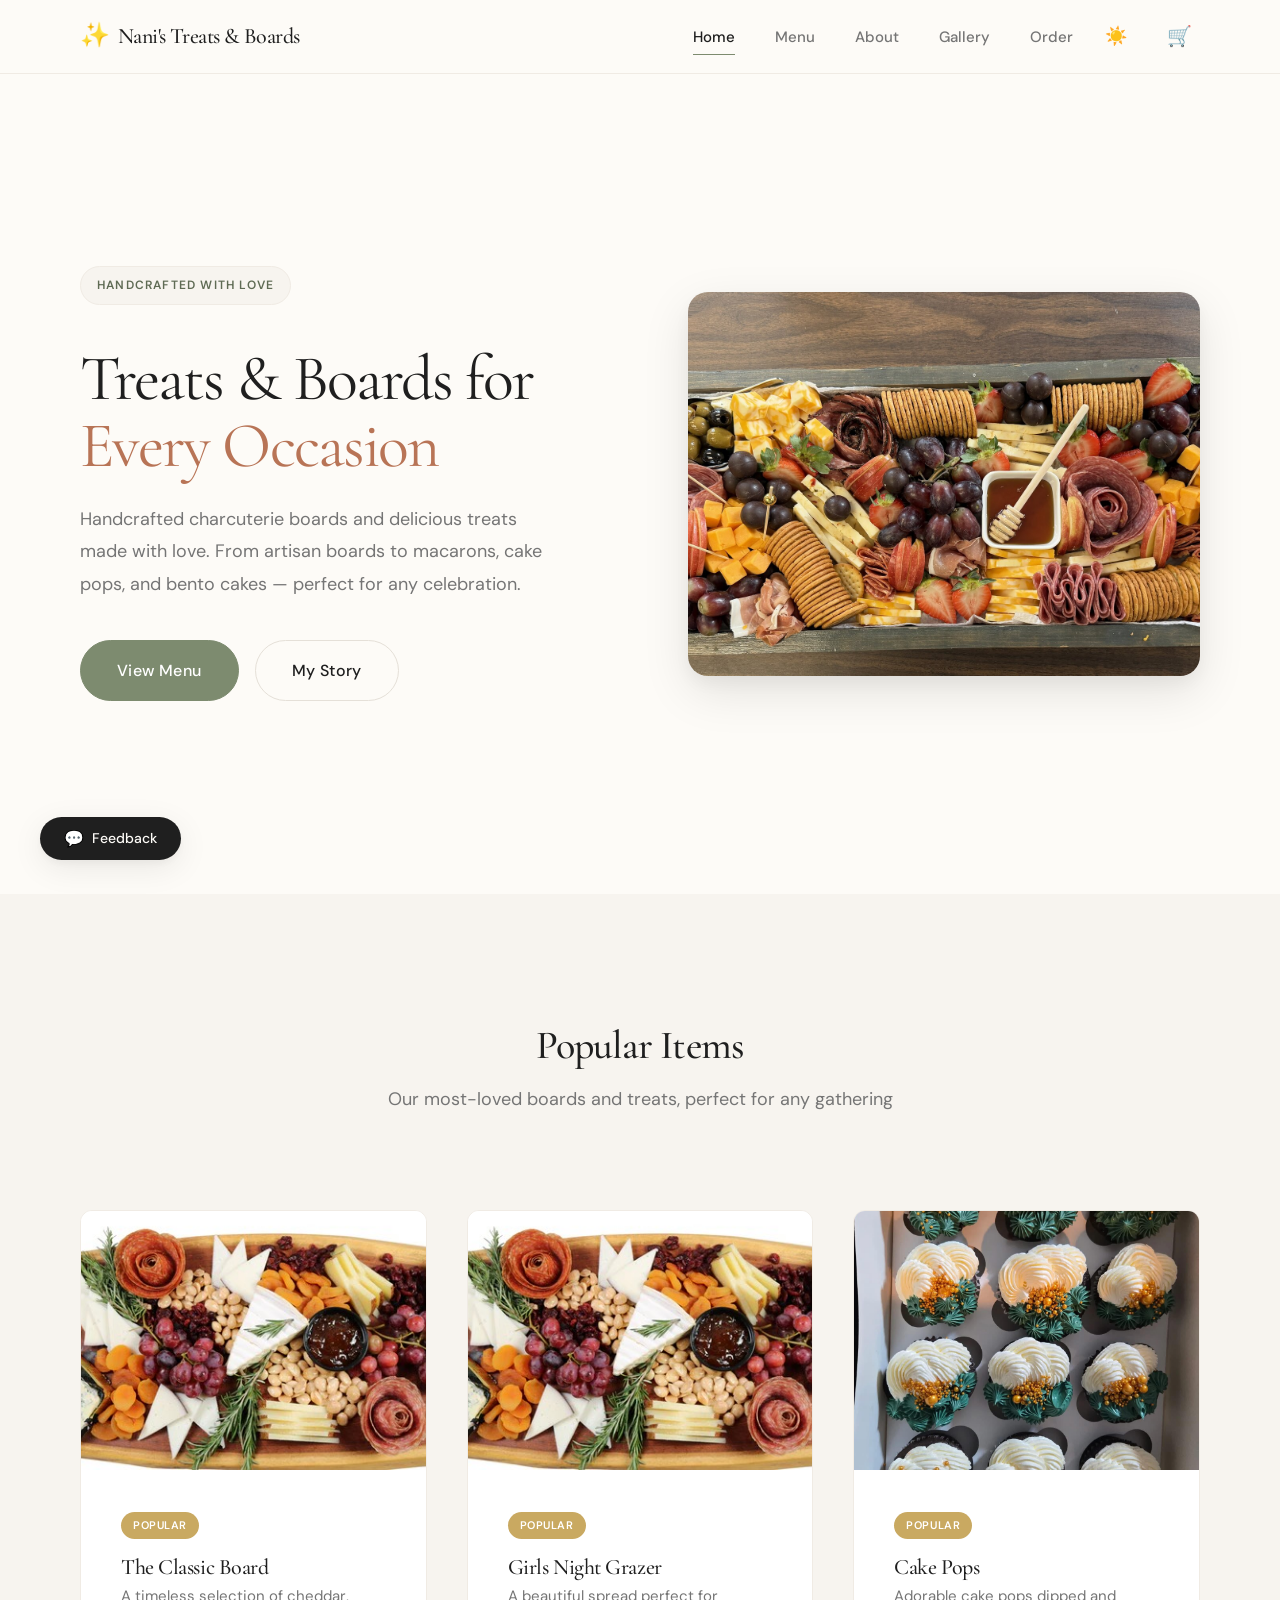
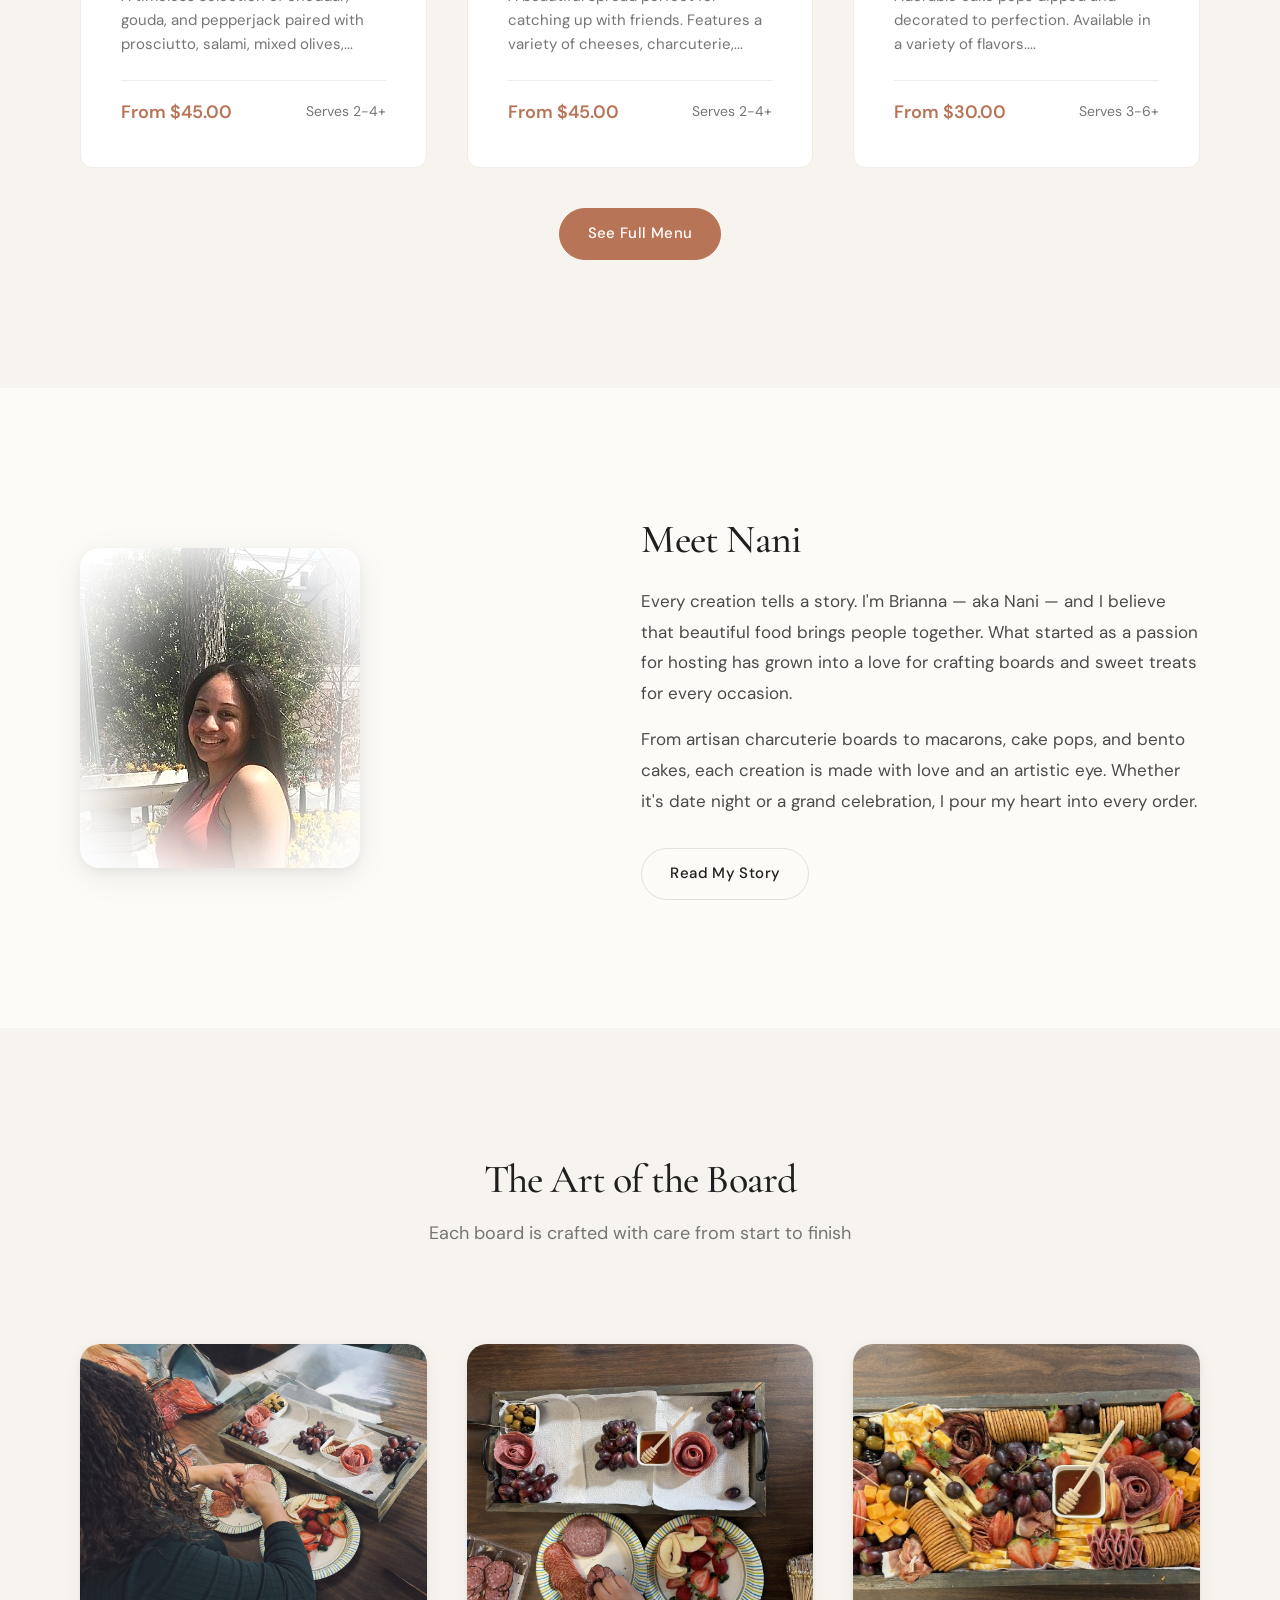
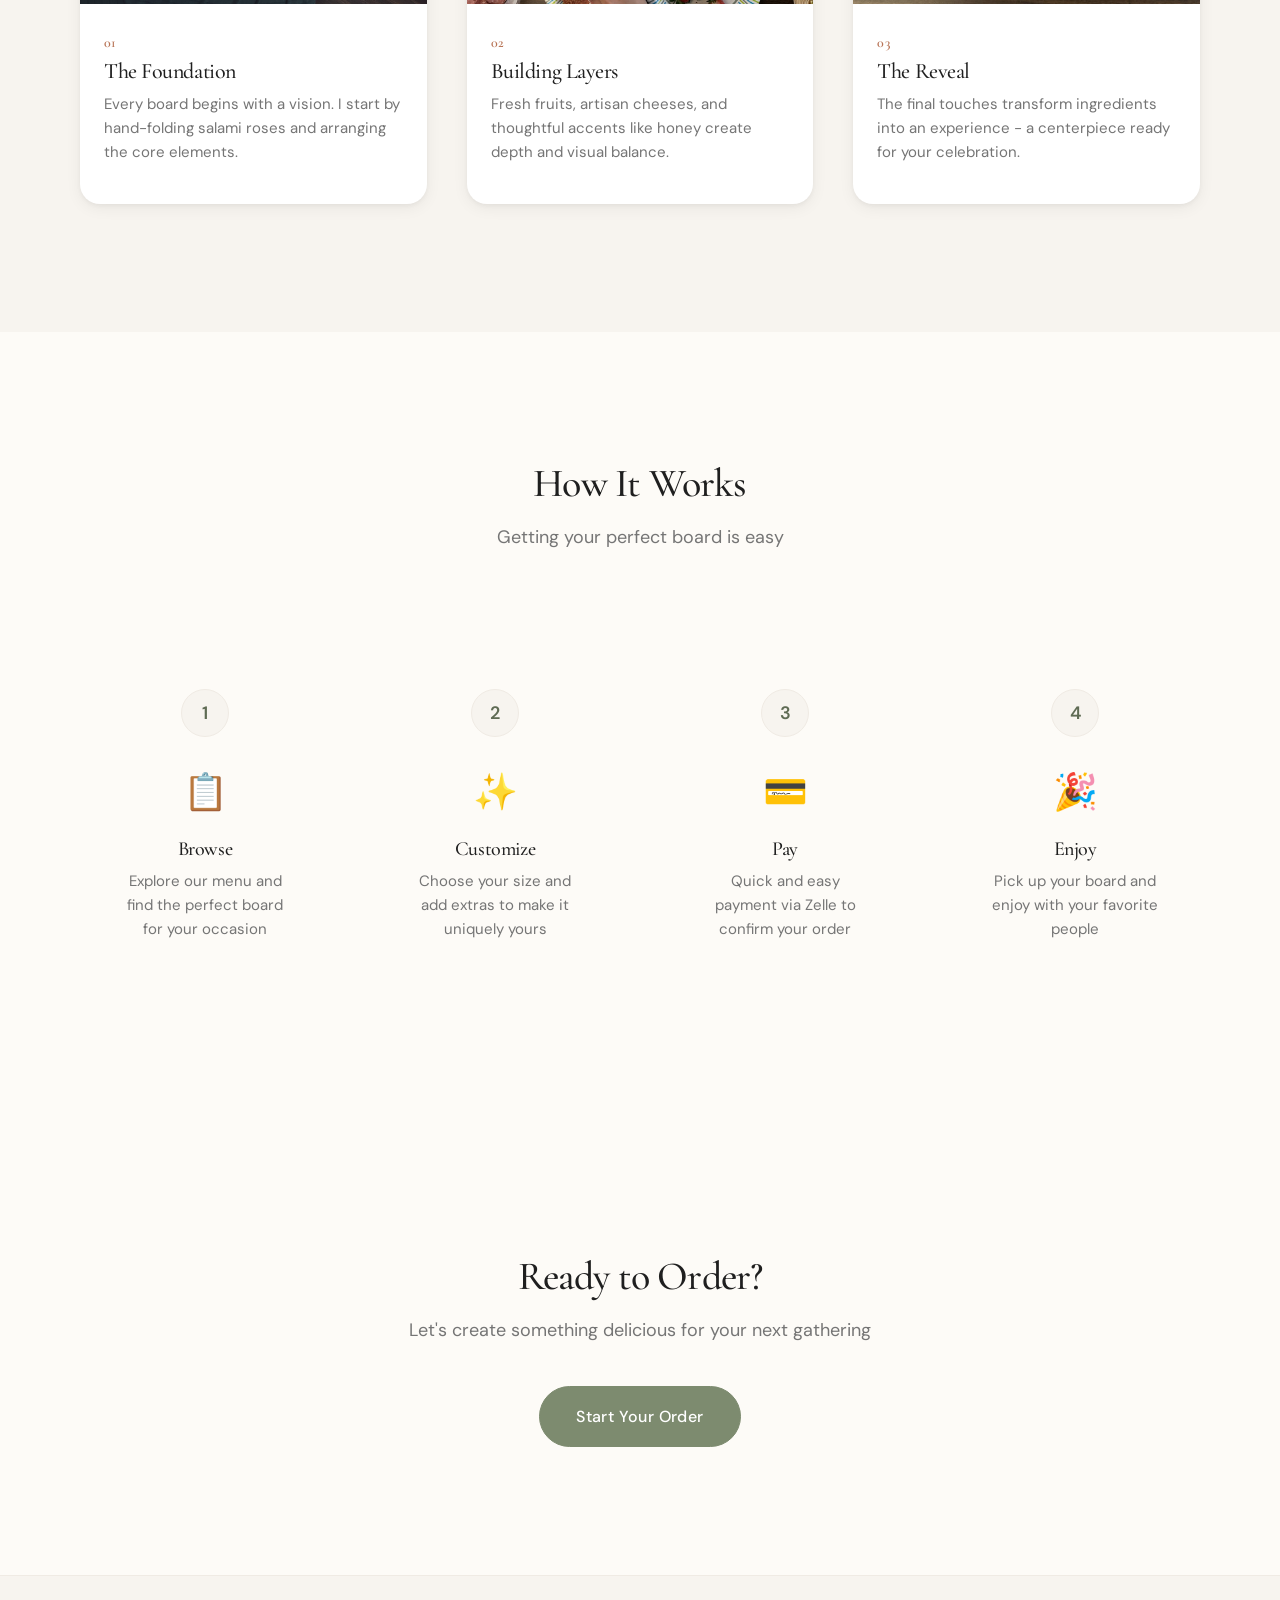
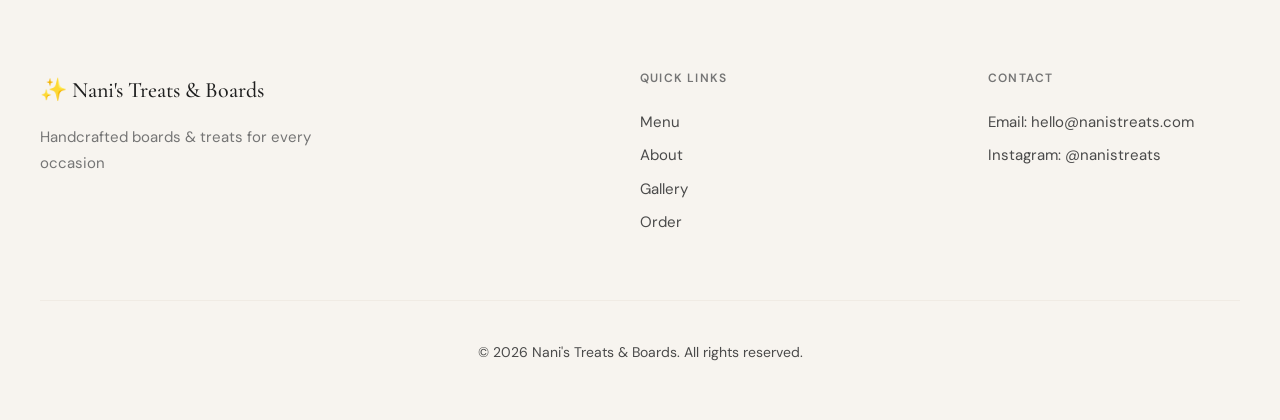
==== commit 9dfe3191: "Rebrand to Nani's Treats & Boards and add dessert menu Rebrand entire site from Brianna's Boards to " ====
--- a/index.html
+++ b/index.html
@@ -3,8 +3,8 @@
 <head>
     <meta charset="UTF-8">
     <meta name="viewport" content="width=device-width, initial-scale=1.0">
-    <meta name="description" content="Brianna's Boards - Handcrafted charcuterie boards for every occasion. Perfect for date nights, parties, and corporate events.">
-    <title>Brianna's Boards | Artisan Charcuterie Boards</title>
+    <meta name="description" content="Nani's Treats & Boards - Handcrafted charcuterie boards and delicious treats for every occasion.">
+    <title>Nani's Treats & Boards | Artisan Boards & Sweet Treats</title>
 
     <!-- Fonts - Cormorant Garamond + DM Sans -->
     <link rel="preconnect" href="https://fonts.googleapis.com">
@@ -22,8 +22,8 @@
     <header class="site-header">
         <div class="header-content">
             <a href="index.html" class="logo">
-                <span class="logo-icon">🧀</span>
-                <span>Brianna's Boards</span>
+                <span class="logo-icon">✨</span>
+                <span>Nani's Treats & Boards</span>
             </a>
 
             <nav class="main-nav">
@@ -60,11 +60,11 @@
         <section class="hero">
             <div class="hero-content">
                 <span class="hero-badge">Handcrafted with Love</span>
-                <h1>Beautiful Boards for <span class="highlight">Every Occasion</span></h1>
+                <h1>Treats & Boards for <span class="highlight">Every Occasion</span></h1>
                 <p class="hero-subtitle">
-                    Artfully arranged charcuterie boards featuring premium cheeses,
-                    cured meats, and thoughtfully selected accompaniments.
-                    Perfect for date nights, celebrations, and gatherings.
+                    Handcrafted charcuterie boards and delicious treats
+                    made with love. From artisan boards to macarons, cake pops,
+                    and bento cakes &mdash; perfect for any celebration.
                 </p>
                 <div class="hero-cta">
                     <a href="menu.html" class="btn btn-primary btn-lg">View Menu</a>
@@ -73,7 +73,7 @@
             </div>
             <div class="hero-visual">
                 <img src="images/hero/finished-board-hero.jpeg"
-                     alt="Brianna's signature charcuterie board with salami roses, artisan cheeses, fresh fruits, and honey"
+                     alt="Nani's signature charcuterie board with salami roses, artisan cheeses, fresh fruits, and honey"
                      class="hero-image"
                      loading="lazy">
             </div>
@@ -83,8 +83,8 @@
         <section class="section" style="background: var(--color-bg-alt);">
             <div class="container">
                 <div class="section-header">
-                    <h2>Popular Boards</h2>
-                    <p class="section-subtitle">Our most-loved creations, perfect for any gathering</p>
+                    <h2>Popular Items</h2>
+                    <p class="section-subtitle">Our most-loved boards and treats, perfect for any gathering</p>
                 </div>
 
                 <div class="featured-grid" id="featured-boards">
@@ -101,18 +101,18 @@
         <section class="section">
             <div class="container">
                 <div class="about-preview">
-                    <img src="images/hero/brianna-portrait.jpeg" alt="Brianna" class="about-image-placeholder about-photo">
+                    <img src="images/hero/brianna-portrait.jpeg" alt="Nani" class="about-image-placeholder about-photo">
                     <div class="about-content">
-                        <h2>Meet Brianna</h2>
+                        <h2>Meet Nani</h2>
                         <p>
-                            Every board tells a story. I'm Brianna, and I believe that beautiful food
-                            brings people together. What started as a passion for hosting has grown into
-                            a love for crafting the perfect charcuterie experience.
+                            Every creation tells a story. I'm Brianna &mdash; aka Nani &mdash; and I believe that
+                            beautiful food brings people together. What started as a passion for hosting
+                            has grown into a love for crafting boards and sweet treats for every occasion.
                         </p>
                         <p>
-                            Each board is thoughtfully curated with premium ingredients, seasonal
-                            selections, and an artistic eye. Whether it's an intimate date night or
-                            a grand celebration, I pour my heart into every creation.
+                            From artisan charcuterie boards to macarons, cake pops, and bento cakes,
+                            each creation is made with love and an artistic eye. Whether it's date night
+                            or a grand celebration, I pour my heart into every order.
                         </p>
                         <a href="about.html" class="btn btn-outline">Read My Story</a>
                     </div>
@@ -216,8 +216,8 @@
     <footer class="site-footer">
         <div class="footer-content">
             <div class="footer-brand">
-                <span class="footer-logo">🧀 Brianna's Boards</span>
-                <p class="footer-tagline">Handcrafted charcuterie boards for every occasion</p>
+                <span class="footer-logo">✨ Nani's Treats & Boards</span>
+                <p class="footer-tagline">Handcrafted boards & treats for every occasion</p>
             </div>
             <div class="footer-section">
                 <h4>Quick Links</h4>
@@ -231,18 +231,18 @@
             <div class="footer-section">
                 <h4>Contact</h4>
                 <ul class="footer-links">
-                    <li>Email: hello@briannasboards.com</li>
-                    <li>Instagram: @briannasboards</li>
+                    <li>Email: hello@nanistreats.com</li>
+                    <li>Instagram: @nanistreats</li>
                 </ul>
             </div>
         </div>
         <div class="footer-bottom">
-            <p>&copy; 2026 Brianna's Boards. All rights reserved.</p>
+            <p>&copy; 2026 Nani's Treats & Boards. All rights reserved.</p>
         </div>
     </footer>
 
     <!-- Feedback Button -->
-    <a href="mailto:howdy@edinfinite.com?subject=Brianna's%20Boards%20Website%20Feedback" class="feedback-btn" title="Send feedback">
+    <a href="mailto:howdy@edinfinite.com?subject=Nani's%20Treats%20Website%20Feedback" class="feedback-btn" title="Send feedback">
         <span class="feedback-icon">💬</span>
         <span class="feedback-text">Feedback</span>
     </a>
@@ -255,18 +255,13 @@
         document.addEventListener('DOMContentLoaded', () => {
             const container = document.getElementById('featured-boards');
             const popularProducts = MenuData.getPopularProducts().slice(0, 3);
-            const defaultSize = MenuData.getSizes()[0]; // Small
 
             const categoryIcons = {
+                'boards': '🧀🍇',
                 'classic': '🧀🍇',
                 'date-night': '💕🍫',
                 'girls-night': '🥂✨',
-                'party': '🎉🧀',
-                'corporate': '💼🍷',
-                'italian': '🇮🇹🧀',
-                'mediterranean': '🫒🥙',
-                'brunch': '🥐☕',
-                'dessert': '🍫🍓'
+                'treats': '🍰✨'
             };
 
             popularProducts.forEach(product => {
@@ -317,13 +312,16 @@
                 const footer = document.createElement('div');
                 footer.className = 'board-card-footer';
 
+                const productSizes = MenuData.getProductSizes(product);
+                const firstSize = productSizes[0];
+
                 const price = document.createElement('span');
                 price.className = 'board-card-price';
-                price.textContent = 'From ' + MenuData.formatPrice(defaultSize.basePrice);
+                price.textContent = (productSizes.length > 1 ? 'From ' : '') + MenuData.formatPrice(firstSize.basePrice);
 
                 const serves = document.createElement('span');
                 serves.className = 'board-card-serves';
-                serves.textContent = 'Serves ' + defaultSize.serves + '+';
+                serves.textContent = 'Serves ' + firstSize.serves + '+';
 
                 footer.appendChild(price);
                 footer.appendChild(serves);
--- a/css/styles.css
+++ b/css/styles.css
@@ -1,5 +1,5 @@
 /* ============================================================
-   Brianna Cooks - Premium Design System
+   Nani's Treats & Boards - Premium Design System
    Tier 3: Refined, Crisp, Editorial
    ============================================================ */
 
